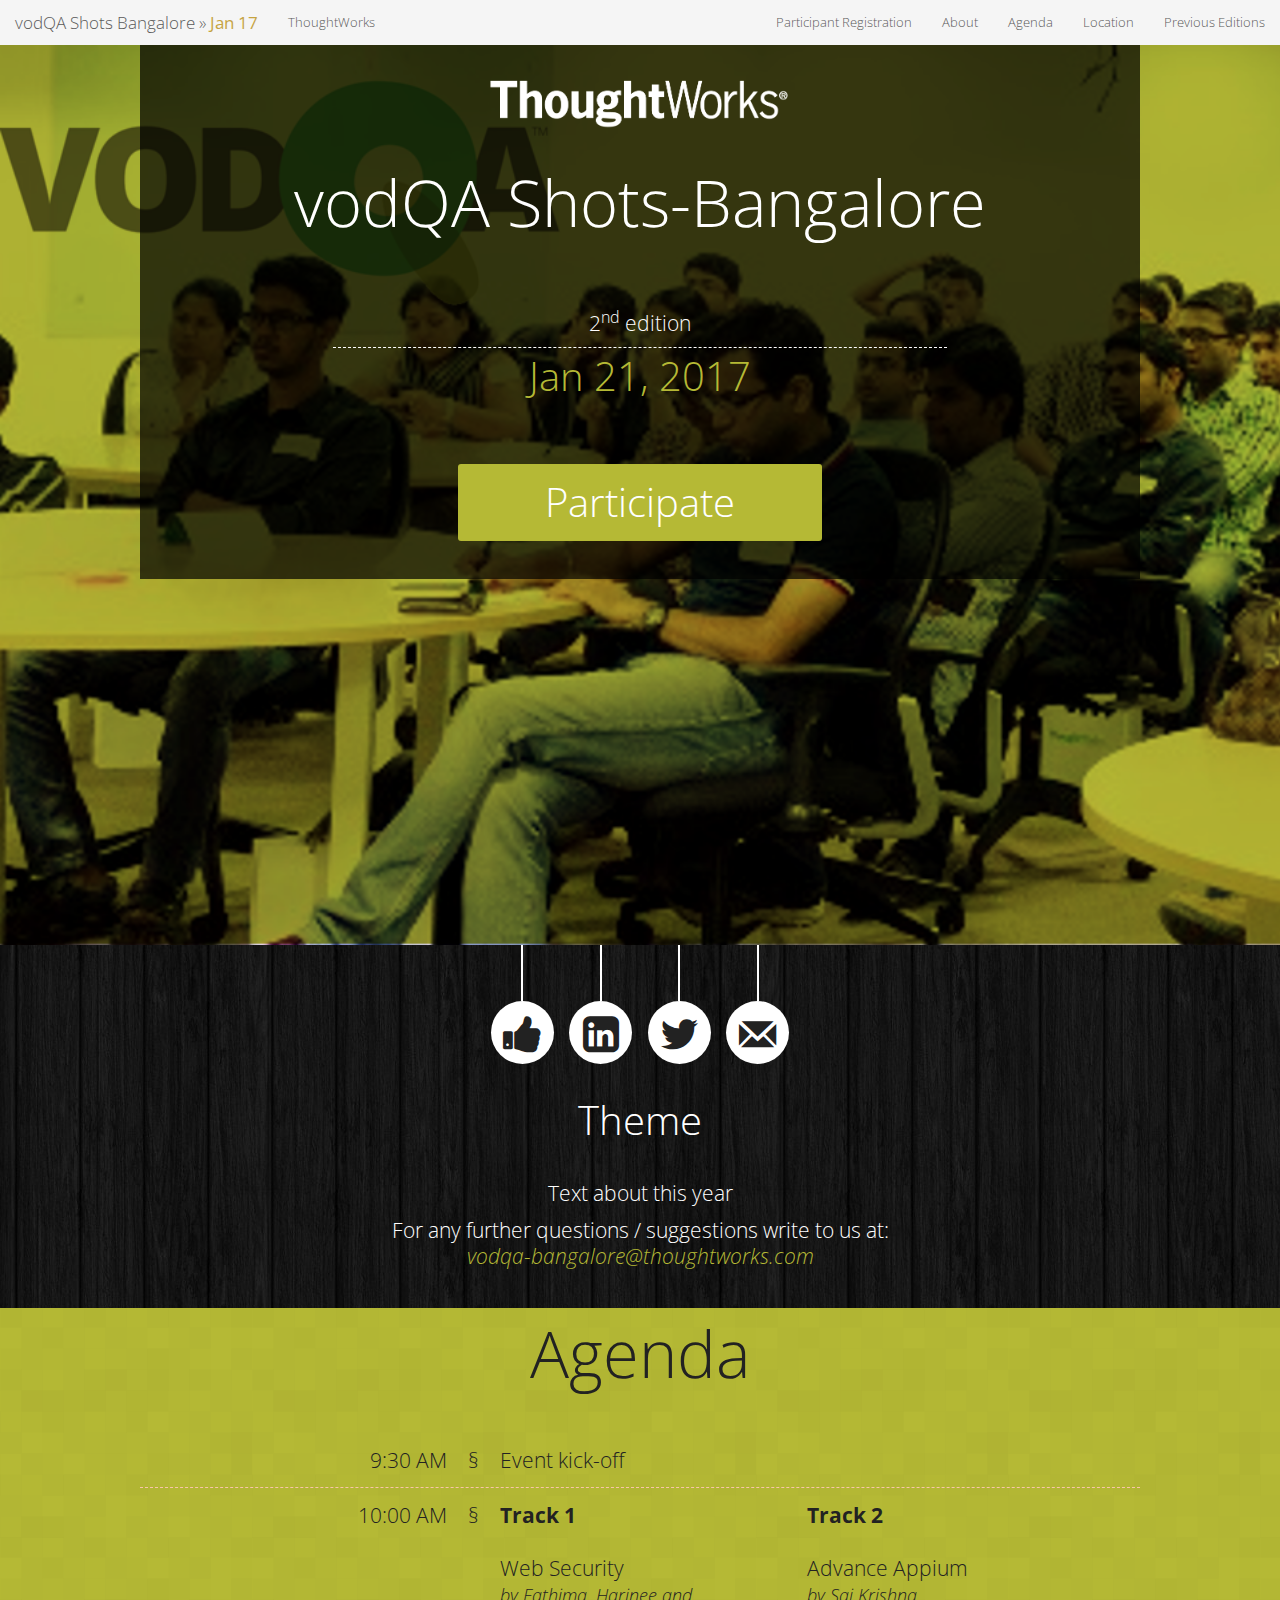
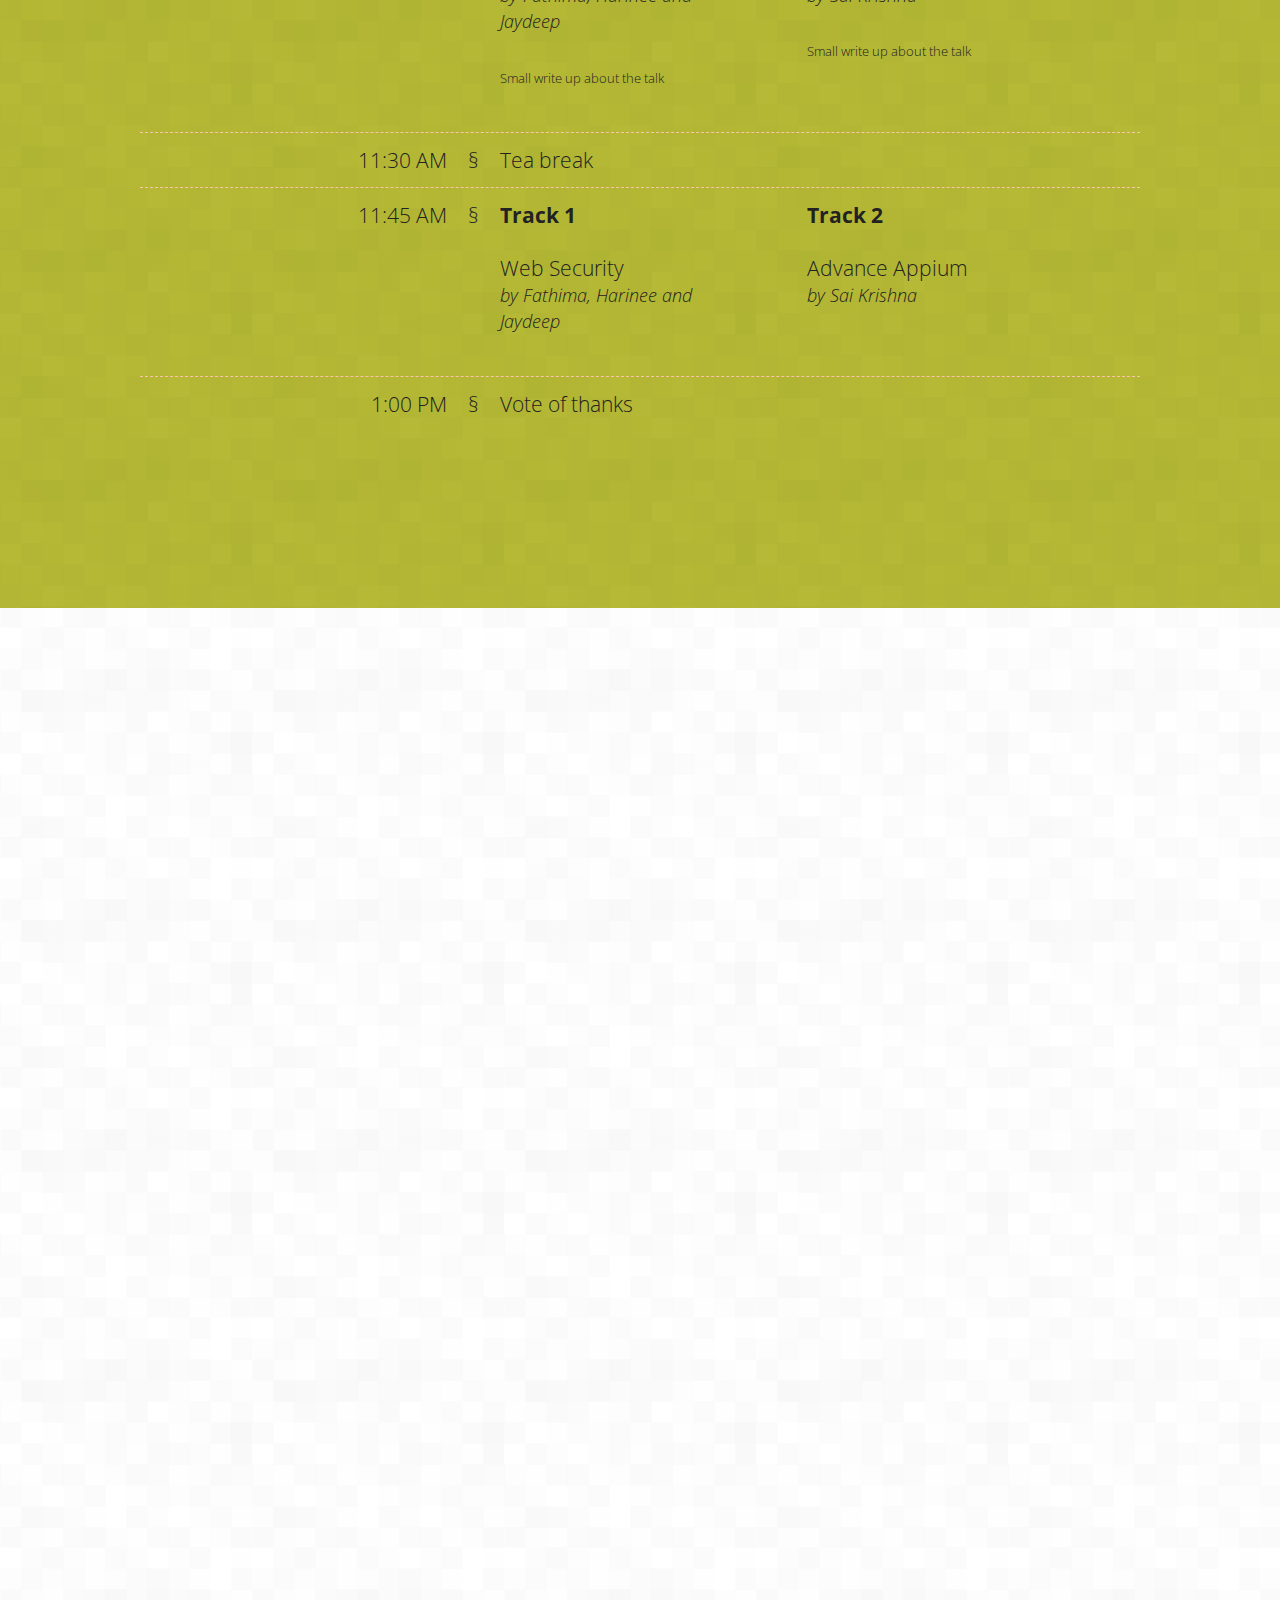
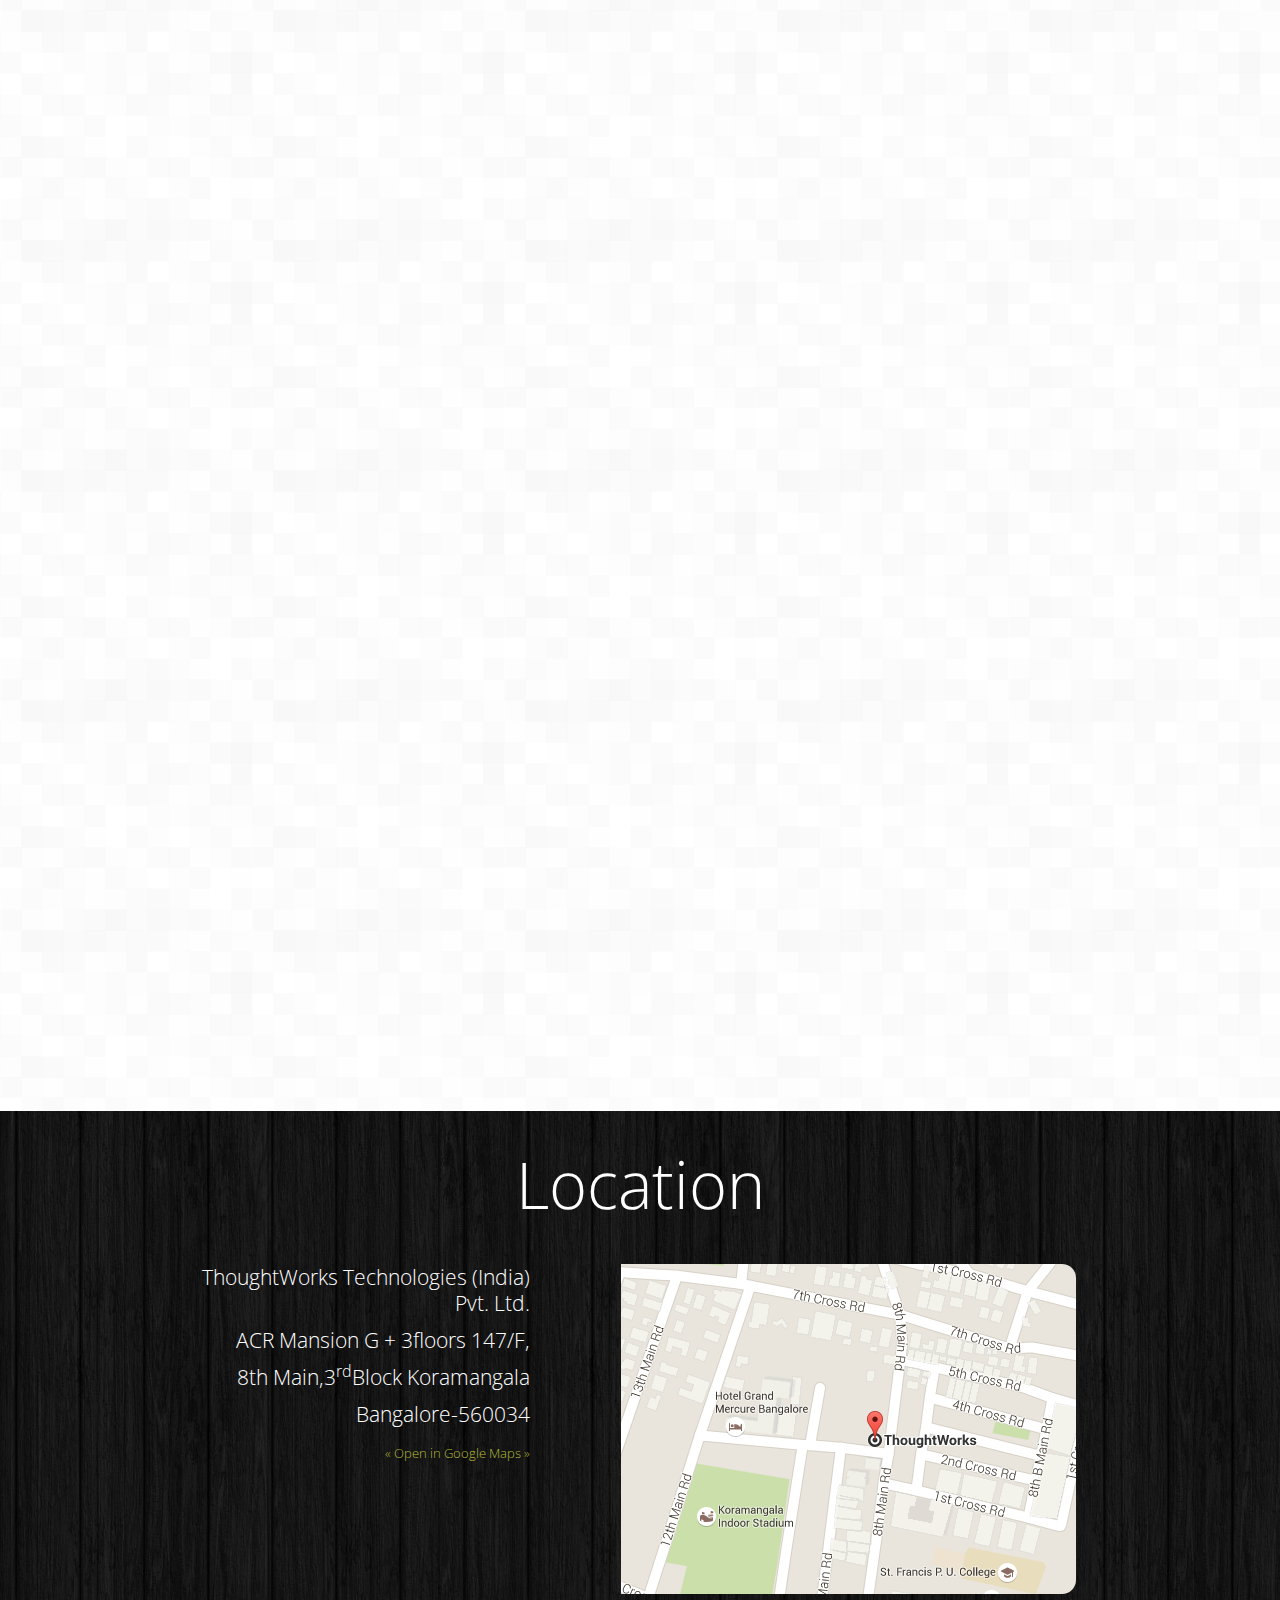
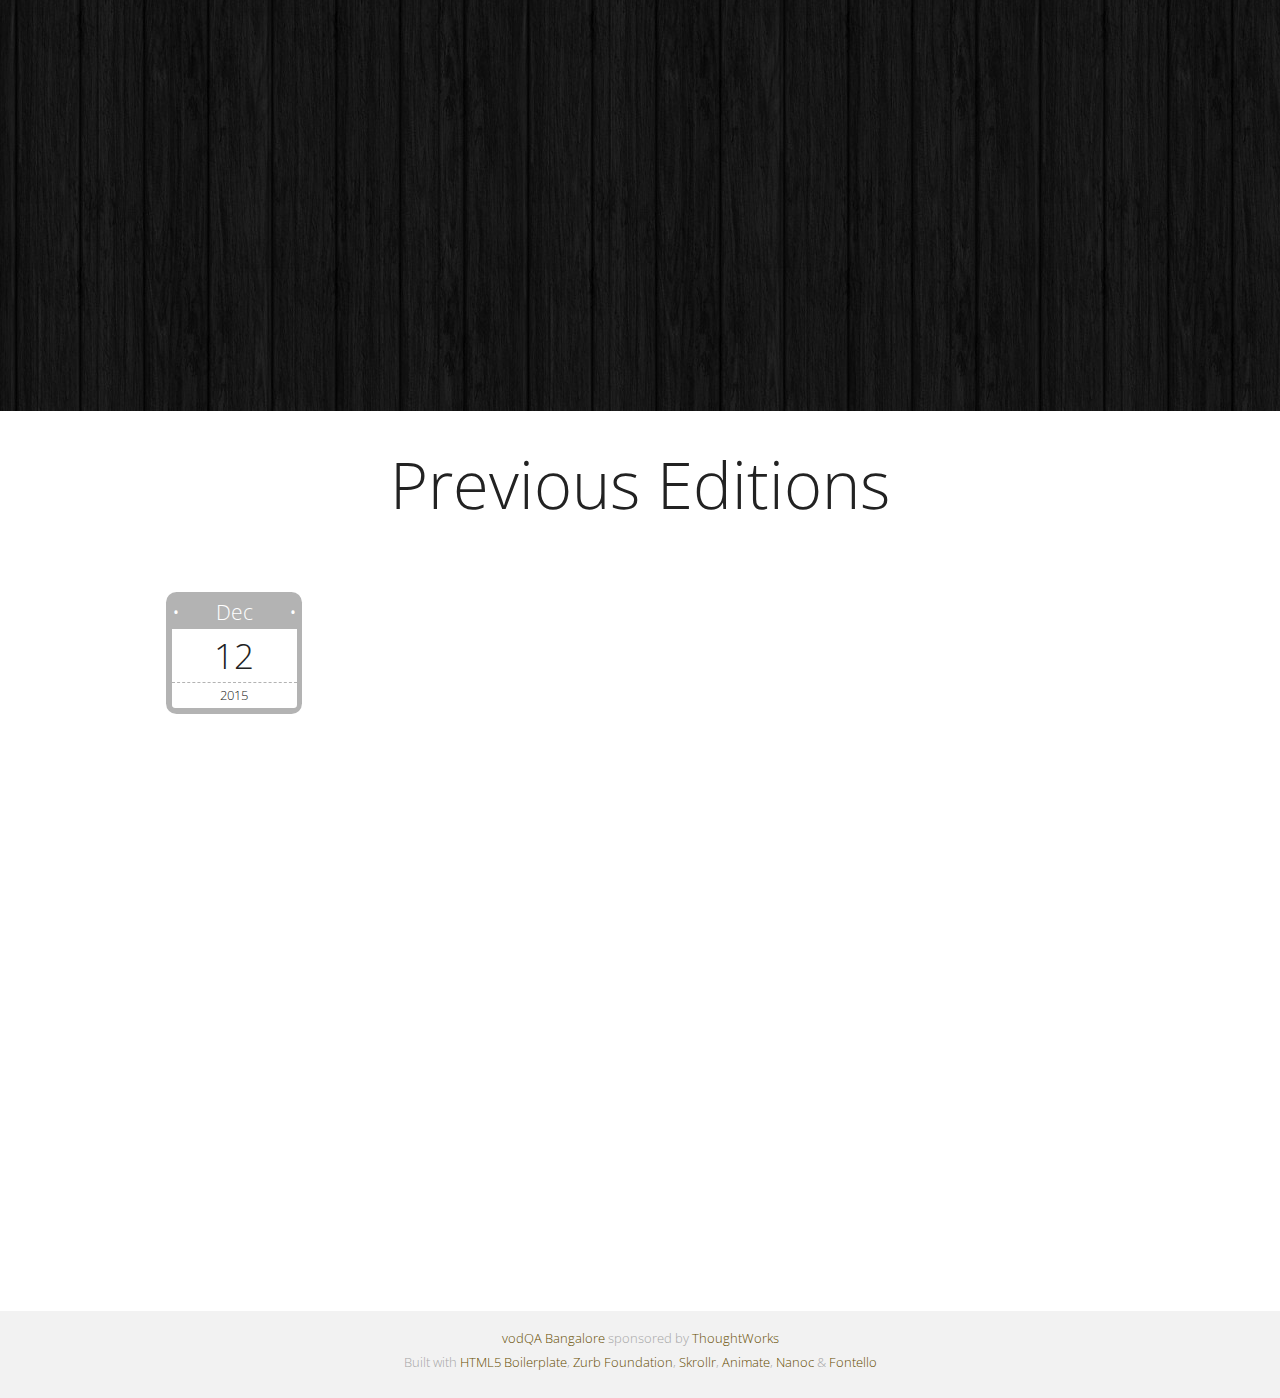
==== index.html @ e134fc9b "Adding particiapte button" ====
<!DOCTYPE html    >
<!--[if lt IE 7]>      <html class="no-js lt-ie9 lt-ie8 lt-ie7" xmlns:og="http://ogp.me/ns#"> <![endif]-->
<!--[if IE 7]>         <html class="no-js lt-ie9 lt-ie8" xmlns:og="http://ogp.me/ns#"> <![endif]-->
<!--[if IE 8]>         <html class="no-js lt-ie9" xmlns:og="http://ogp.me/ns#"> <![endif]-->
<!--[if gt IE 8]><!--> 
<html class="no-js" xmlns:og="http://ogp.me/ns#"> <!--<![endif]-->
  <head>
    <meta charset="utf-8" />
    <meta http-equiv="X-UA-Compatible" content="IE=edge" />
    <meta property="og:image" content="http://thoughtworks-bangalore.github.io/vodQA-Shots/img/vodqa-banner.png"/>
    <title>vodQA Bangalore - Jan 2017</title>
    <meta name="description" content="" />
    <meta name="viewport" content="width=device-width, initial-scale=1" />
    <link rel="shortcut icon" type="image/x-icon" href="./favicon.ico" />

    <!-- Place favicon.ico and apple-touch-icon.png in the root directory -->

    <link href='http://fonts.googleapis.com/css?family=Open+Sans' rel='stylesheet' type='text/css'>

    <link rel="stylesheet" href="css/app.css" />
    <link rel="stylesheet" href="css/icons/fontello.css" />
    <!--[if IE 7]>
        <link rel="stylesheet" href="css/icons/fontello-ie7.css" />
    <![endif] -->

    <script src="js/custom.modernizr.js"></script>
  </head>
  <body>
    <!--[if lte IE 8]>
        <p class="browsehappy">You are using an <strong>outdated</strong> browser. Please <a href="http://browsehappy.com/" rel="nofollow">upgrade your browser</a> to improve your experience.</p>
    <![endif]-->

    
    <section id="intro" class="feature">
        <div class="row logo">
            <div class="large-12 columns">
                <a href="http://www.thoughtworks.com" target="_blank"
                   onclick="ga('send', 'event', 'tw', 'tw')">
                    <img src="./img/tw-logo-white.png" alt="ThoughtWorks" align="center" />
                </a>
                <br><br><h2 style="color:white;">vodQA Shots-Bangalore</h2>
                
            </div>
        </div>

        <div class="row countdown">
            <div class="small-8 small-offset-2 large-8 large-offset-2 columns date">
                <p style="color:white;">2<sup>nd</sup> edition</p>
                <h4>Jan 21, 2017</h4>
            </div>
        </div>
        <div class="row actions">
            <div class="large-5 columns participate">
                
                    <a href="#participate"  rel="nofollow"
                           onclick="ga('send', 'event', 'participate', 'participate')">
                        <h4>Participate</h4>
                    </a>
                
            </div>
         </div>   
    </section>

<section id="about" class="feature">
    <div class="row"
         data-bottom="transform:translateY(-5em)" data--100-bottom="transform:translateY(0)">
        <div class="large-12 social">
            <a rel="nofollow" href="https://www.facebook.com/groups/vodqa" target="_blank"><i class="icon-facebook-2" title="FaceBook discussion group" onclick="ga('send', 'event', 'social', 'facebook')"></i></a>
            <a rel="nofollow" href="https://www.linkedin.com/groups/4281359" target="_blank"><i class="icon-linkedin-2" title="LinkedIn group" onclick="ga('send', 'event', 'social', 'LinkedIn')"></i></a>
            <a rel="nofollow" href="https://twitter.com/intent/tweet?url=thoughtworks-bangalore.github.io/vodqashots&text=I+am+attending+workshops+at+&hashtags=vodqa" target="_blank" title="Tweet hashtag #vodqa" onclick="ga('send', 'event', 'social', 'twitter')"><i class="icon-twitter-2"></i></a>
            <a rel="nofollow" href="mailto:vodqa-bangalore@thoughtworks.com" title="Email us" onclick="ga('send', 'event', 'social', 'email')"><i class="icon-mail"></i></a>
            <!-- NOTE: Last video link is line-wrapping in small screens like iOS a rel="nofollow" href="#" title="Videos (coming soon)"><i class="icon-youtube"></i></a -->
        </div>
    </div>

    <div class="row">
        <div class="large-12 columns" data-anchor-target="#_about">
                  <h4>Theme</h4> <br><p id="_about" data--100-bottom-top="transform:perspective(400px) rotateX(90deg) scale(.5);transform-origin:50% 0" data--100-bottom="transform:perspective(400px) rotateX(0deg) scale(1)">Text about this year</p> <p id="_about" data--100-bottom-top="transform:perspective(400px) rotateX(90deg) scale(.5);transform-origin:50% 0" data--100-bottom="transform:perspective(400px) rotateX(0deg) scale(1)">For any further questions / suggestions write to us at:<br> <a href="mailto:vodqa-bangalore@thoughtworks.com" class="link"><em>vodqa-bangalore@thoughtworks.com</em></a></p>
        </div>
    </div>
</section>

<section id="agenda" class="feature">
    <div class="row" data-bottom="transform:translateY(-10em)" data--100-bottom="transform:translateY(0em)">
        <h2>Agenda</h2>
    </div>


    <div class="timings">
        
          
            <div class="row">
            <div class="large-4 columns time" id="agenda-1"
                 data-bottom="transform:rotateX(90deg) scale(0);opacity:0"
                 data--200-bottom="transform:rotateX(0) scale(1);opacity:1">
                <p>
                    9:30 AM
                </p>
            </div>
            <div class="large-8 columns summary" data-anchor-target="#agenda-1"
                 data-bottom="transform:rotateX(90deg) scale(0);opacity:0"
                 data--200-bottom="transform:rotateX(0) scale(1);opacity:1">
                <p>Event kick-off</p>
              
            </div>
          </div>

          <div class="row">
            <div class="large-4 columns time" id="agenda-4"
                 data-bottom="transform:rotateX(90deg) scale(0);opacity:0"
                 data--200-bottom="transform:rotateX(0) scale(1);opacity:1">
                <p>
                    10:00 AM
                </p>
            </div>
            <div class="large-8 columns summary" data-anchor-target="#agenda-9"
                 data-bottom="transform:rotateX(90deg) scale(0);opacity:0"
                 data--200-bottom="transform:rotateX(0) scale(1);opacity:1">
                <span class="sub-summary">
                <p><b>Track 1</b><br><br>Web Security<br><i><font size="4">by Fathima, Harinee and Jaydeep</i></font></p><br>
                
                    <p><small>Small write up about the talk</small></p><br>
                               
                </span>

                <span class="sub-summary">
                <p><b>Track 2</b><br><br>Advance Appium<br><i><font size="4">by Sai Krishna</i></font></p><br>
                
                    <p><small>Small write up about the talk</small></p>
                
                </span>
            </div>
          </div>
        
                
          <div class="row">
            <div class="large-4 columns time" id="agenda-4"
                 data-bottom="transform:rotateX(90deg) scale(0);opacity:0"
                 data--200-bottom="transform:rotateX(0) scale(1);opacity:1">
                <p>
                    11:30 AM
                </p>
            </div>
            <div class="large-8 columns summary" data-anchor-target="#agenda-4"
                 data-bottom="transform:rotateX(90deg) scale(0);opacity:0"
                 data--200-bottom="transform:rotateX(0) scale(1);opacity:1">
                <p>Tea break</p>
                
                
                
                
                
            </div>
          </div>
           
           <div class="row">
            <div class="large-4 columns time" id="agenda-4"
                 data-bottom="transform:rotateX(90deg) scale(0);opacity:0"
                 data--200-bottom="transform:rotateX(0) scale(1);opacity:1">
                <p>
                    11:45 AM
                </p>
            </div>
            <div class="large-8 columns summary" data-anchor-target="#agenda-9"
                 data-bottom="transform:rotateX(90deg) scale(0);opacity:0"
                 data--200-bottom="transform:rotateX(0) scale(1);opacity:1">
                <span class="sub-summary">
                <p><b>Track 1</b><br><br>Web Security<br><i><font size="4">by Fathima, Harinee and Jaydeep</i></font></p><br>
                
                </span>

                <span class="sub-summary">
                <p><b>Track 2</b><br><br>Advance Appium<br><i><font size="4">by Sai Krishna</i></font></p><br>
                
                
                </span>
            </div>
          </div>
     
   
          <div class="row">
            <div class="large-4 columns time" id="agenda-4"
                 data-bottom="transform:rotateX(90deg) scale(0);opacity:0"
                 data--200-bottom="transform:rotateX(0) scale(1);opacity:1">
                <p>
                    1:00 PM
                </p>
            </div>
            <div class="large-8 columns summary" data-anchor-target="#agenda-4"
                 data-bottom="transform:rotateX(90deg) scale(0);opacity:0"
                 data--200-bottom="transform:rotateX(0) scale(1);opacity:1">
                <p>Vote of thanks</p>
                
                
                
                
                
            </div>
          </div>
        
      </div>
    
    </div>
</section> 

<section id="participate" class="feature" >
     <center>
        <iframe src="https://docs.google.com/forms/d/e/1FAIpQLSe-WKWZs0nxnviMexEFduzPI9E2kcjDjjhU5WIj1GzhTql7tA/viewform?embedded=true" width="100%" height="2100" frameborder="0" marginheight="0" marginwidth="0">Loading...</iframe>
     </center>
</section>
    
    <header id="header" class="feature">
    <div class="fixed">
        <nav class="top-bar">
            <ul class="title-area">
                <li class="name"><h1><a href="./">vodQA Shots Bangalore &raquo; <span>Jan 17</span></a></h1></li>
                <li class="toggle-topbar menu-icon"><a href="#"></a></li>
            </ul>
            <section class="top-bar-section">
                <ul class="left">
                    <li><a href="http://www.thoughtworks.com" target="_blank"
                           onclick="ga('send', 'event', 'tw', 'tw')">ThoughtWorks</a>
                    </li>
                </ul>
                <ul class="right">
                    <li>
                    
                        <a href="#participate"  rel="nofollow"
                           onclick="ga('send', 'event', 'participate', 'participate')">
                            Participant Registration
                        </a>
                    
                    </li>
                                        
                      <li><a href="#about">About</a></li>

                     <!--  <li><a href='http://www.slideshare.net/ThoughtWorks/mobile-automation-using-appium-vodqa-bangalore-2015'>View Presentation </a></li> -->

                      <!-- <li><a href='https://github.com/saikrishna321/VodQa_MobileAutomationWorkShop'> Appium Setup</a></li> -->
                      
                      <li><a href="#agenda">Agenda</a></li>
                    
                      <li><a href="#location">Location</a></li>
                     
                    
                      <li><a href="#archive">Previous Editions</a></li>
                </ul>
            </section>
        </nav>
    </div>
</header>
</center> 
<section id="location" class="feature">
    <div class="row" data-bottom="transform:translateY(-10em)" data--100-bottom="transform:translateY(0em)">
        <br><h2>Location</h2>
    </div>

    <div class="row">
        <div class="large-5 columns address" data--100-bottom-top="transform:translateX(-100%)" data--100-bottom="transform:translateX(0)">
            <p>
                <span>ThoughtWorks Technologies (India) Pvt. Ltd.</span>
                <span>ACR Mansion G + 3floors 147/F, </span>
                <span>8th Main,3<sup>rd</sup>Block Koramangala </span>
                <span>Bangalore-560034 </span>
                <span><small><a class="link" href="https://www.google.co.id/maps/dir//ThoughtWorks,+ACR+Mansion,+147%2FF,+8th+Main,+3rd+Block+Koramangala,+Koramangala+3+Block,+Koramangala,+Bengaluru,+Karnataka+560034,+India/@12.928731,77.6267284,17z/data=!4m13!1m4!3m3!1s0x3bae145e7228354d:0x116853ce31352ab1!2sThoughtWorks!3b1!4m7!1m0!1m5!1m1!1s0x3bae145e7228354d:0x116853ce31352ab1!2m2!1d77.6289171!2d12.9287258?hl=en" target="_blank" rel="nofollow">&laquo; Open in Google Maps &raquo;</a></small></span>
            </p>
        </div>

        <div class="large-7 columns map" data-anchor-target=".address" data--100-bottom-top="transform:translateX(100%)" data--100-bottom="transform:translateX(0)">
            <a href="https://www.google.co.id/maps/dir//ThoughtWorks,+ACR+Mansion,+147%2FF,+8th+Main,+3rd+Block+Koramangala,+Koramangala+3+Block,+Koramangala,+Bengaluru,+Karnataka+560034,+India/@12.928731,77.6267284,17z/data=!4m13!1m4!3m3!1s0x3bae145e7228354d:0x116853ce31352ab1!2sThoughtWorks!3b1!4m7!1m0!1m5!1m1!1s0x3bae145e7228354d:0x116853ce31352ab1!2m2!1d77.6289171!2d12.9287258?hl=en" target="_blank" rel="nofollow">
                <img src="./img/map.png" alt="Map" align="center" />
            </a>
        </div>
    </div>
</section>

<section id="archive" class="feature">
    <div class="row" data-bottom="transform:translateY(-10em)" data--100-bottom="transform:translateY(0em)">
        <h2>Previous Editions</h2>
    </div>

    <div class="row">
        <div class="large-12 columns">
            <ul class="grid small-block-grid-3 large-block-grid-6">
                
                <li>
                    <a href="./dec2015.html" target="_blank" data-bottom="transform:rotateZ(180deg) rotateY(90deg) scale(0);opacity:0;transform-origin:50% 0" data--150-bottom="transform:rotateZ(0deg) rotateY(0) scale(1);opacity:1">
                        <div class="month">Dec</div>
                        <div class="day">12</div>
                        <div class="year">2015</div>
                    </a>
                </li>
                
            </ul>
        </div>
    </div>
</section>

    <footer id="footer" class="feature">
    <div class="row">
        <div class="large-12 columns">
            <p><small>
                <a href=".">vodQA Bangalore</a> sponsored by
                <a rel="nofollow" target="_blank" href="//thoughtworks.com">ThoughtWorks</a><br />
                Built with
                <a rel="nofollow" target="_blank" href="//html5boilerplate.com">HTML5 Boilerplate</a>,
                <a rel="nofollow" target="_blank" href="//foundation.zurb.com">Zurb Foundation</a>,
                <a rel="nofollow" target="_blank" href="//github.com/Prinzhorn/skrollr">Skrollr</a>,
                <a rel="nofollow" target="_blank" href="//daneden.me/animate/">Animate</a>,
                <a rel="nofollow" target="_blank" href="//nanoc.ws">Nanoc</a> &amp;
                <a rel="nofollow" target="_blank" href="//fontello.com">Fontello</a>
            </small></p>
        </div>
    </div>
</footer>


  </body>
</html>
---- css/icons/fontello.css ----
@font-face {
  font-family: 'fontello';
  src: url('../../fonts/fontello.eot?96184467');
  src: url('../../fonts/fontello.eot?96184467#iefix') format('embedded-opentype'),
       url('../../fonts/fontello.woff?96184467') format('woff'),
       url('../../fonts/fontello.ttf?96184467') format('truetype'),
       url('../../fonts/fontello.svg?96184467#fontello') format('svg');
  font-weight: normal;
  font-style: normal;
}
/* Chrome hack: SVG is rendered more smooth in Windozze. 100% magic, uncomment if you need it. */
/* Note, that will break hinting! In other OS-es font will be not as sharp as it could be */
/*
@media screen and (-webkit-min-device-pixel-ratio:0) {
  @font-face {
    font-family: 'fontello';
    src: url('../../fonts/fontello.svg?96184467#fontello') format('svg');
  }
}
*/

 [class^="icon-"]:before, [class*=" icon-"]:before {
  font-family: "fontello";
  font-style: normal;
  font-weight: normal;
  speak: none;

  display: inline-block;
  text-decoration: inherit;
  width: 1em;
  margin-right: .2em;
  text-align: center;
  /* opacity: .8; */

  /* For safety - reset parent styles, that can break glyph codes*/
  font-variant: normal;
  text-transform: none;

  /* fix buttons height, for twitter bootstrap */
  line-height: 1em;

  /* Animation center compensation - margins should be symmetric */
  /* remove if not needed */
  margin-left: .2em;

  /* you can be more comfortable with increased icons size */
  /* font-size: 120%; */

  /* Uncomment for 3D effect */
  /* text-shadow: 1px 1px 1px rgba(127, 127, 127, 0.3); */
}


.icon-twitter-2:before { content: '\e802'; } /* '' */
.icon-like:before { content: '\e800'; } /* '' */
.icon-mail:before { content: '\e801'; } /* '' */
.icon-facebook-2:before { content: '\e803'; } /* '' */
.icon-youtube:before { content: '\e804'; } /* '' */
.icon-linkedin-2:before { content: '\e800'; } /* '' */
---- css/icons/fontello-ie7.css ----
[class^="icon-"], [class*=" icon-"] {
  font-family: 'fontello';
  font-style: normal;
  font-weight: normal;

  /* fix buttons height */
  line-height: 1em;

  /* you can be more comfortable with increased icons size */
  /* font-size: 120%; */
}

.icon-mail { *zoom: expression( this.runtimeStyle['zoom'] = '1', this.innerHTML = '&#xe802;&nbsp;'); }
.icon-like { *zoom: expression( this.runtimeStyle['zoom'] = '1', this.innerHTML = '&#xe800;&nbsp;'); }
.icon-facebook-2 { *zoom: expression( this.runtimeStyle['zoom'] = '1', this.innerHTML = '&#xe801;&nbsp;'); }
.icon-twitter-2 { *zoom: expression( this.runtimeStyle['zoom'] = '1', this.innerHTML = '&#xe803;&nbsp;'); }
.icon-youtube { *zoom: expression( this.runtimeStyle['zoom'] = '1', this.innerHTML = '&#xe804;&nbsp;'); }
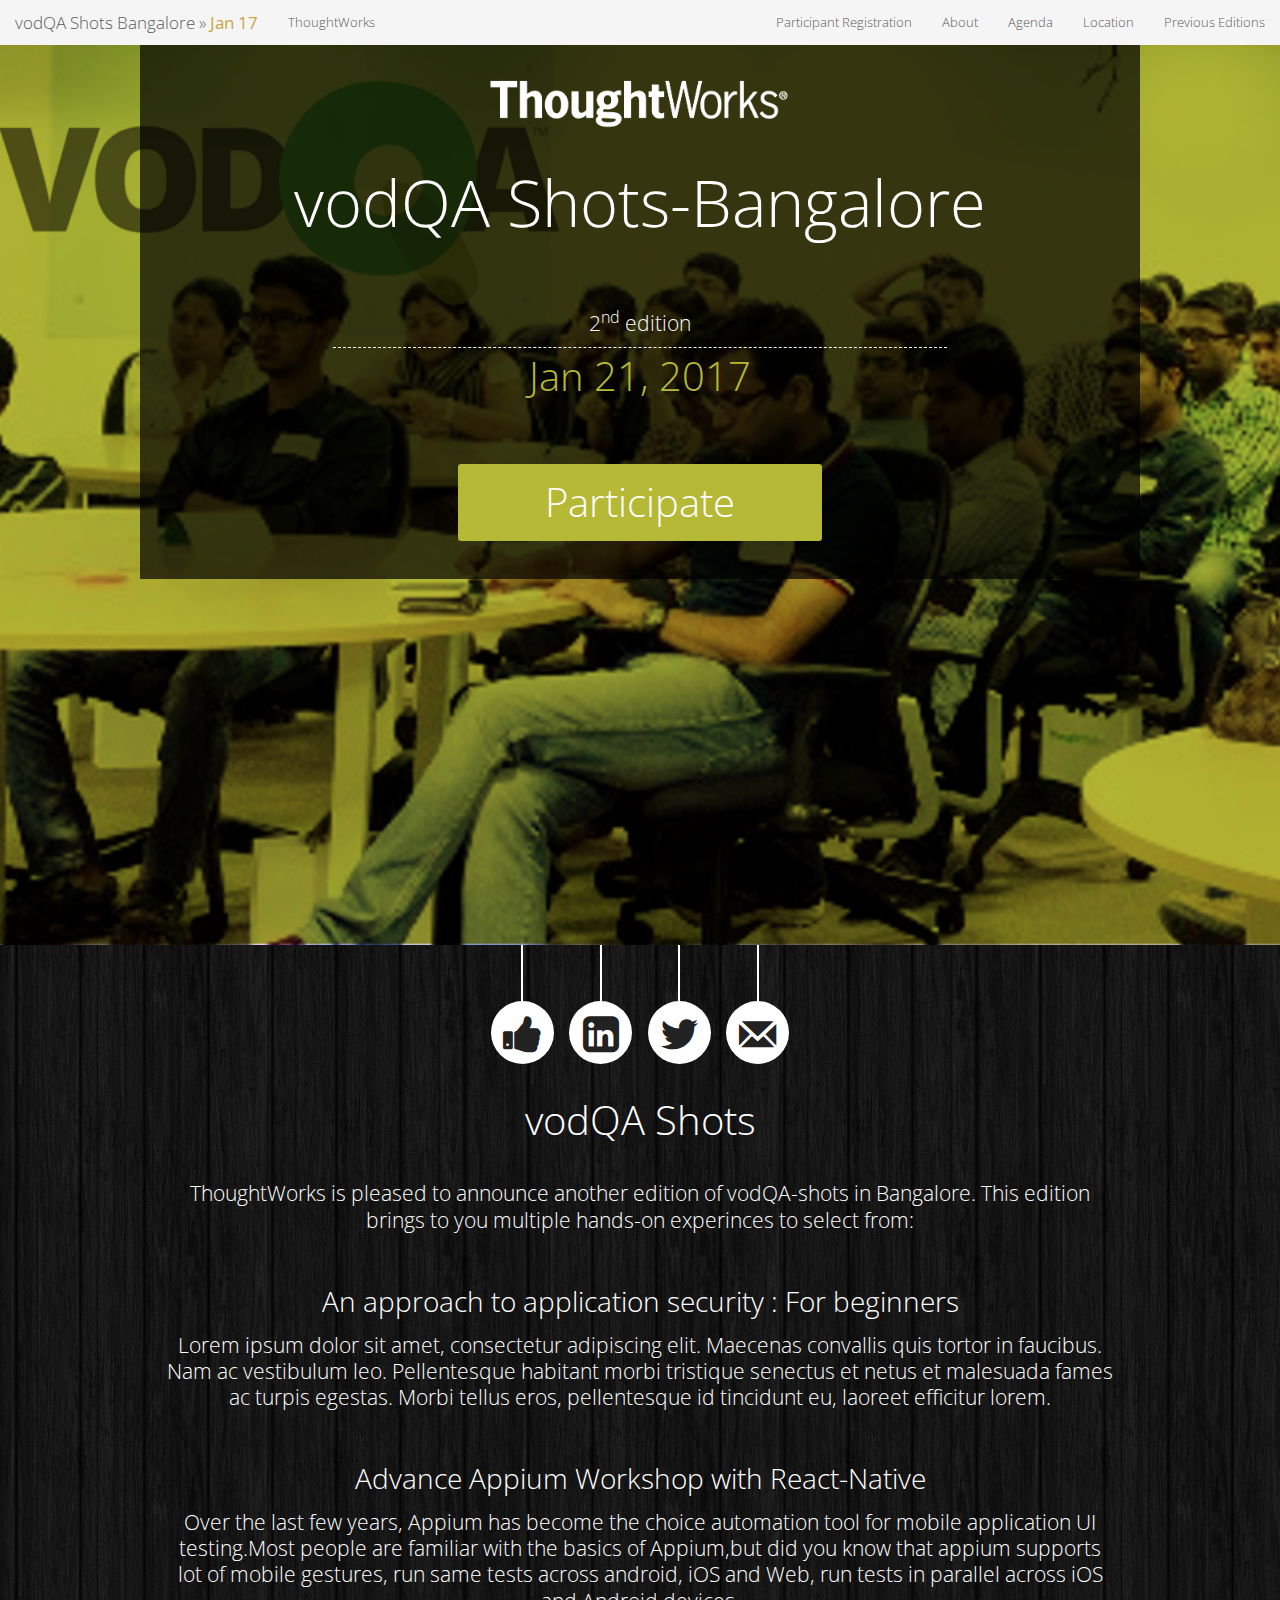
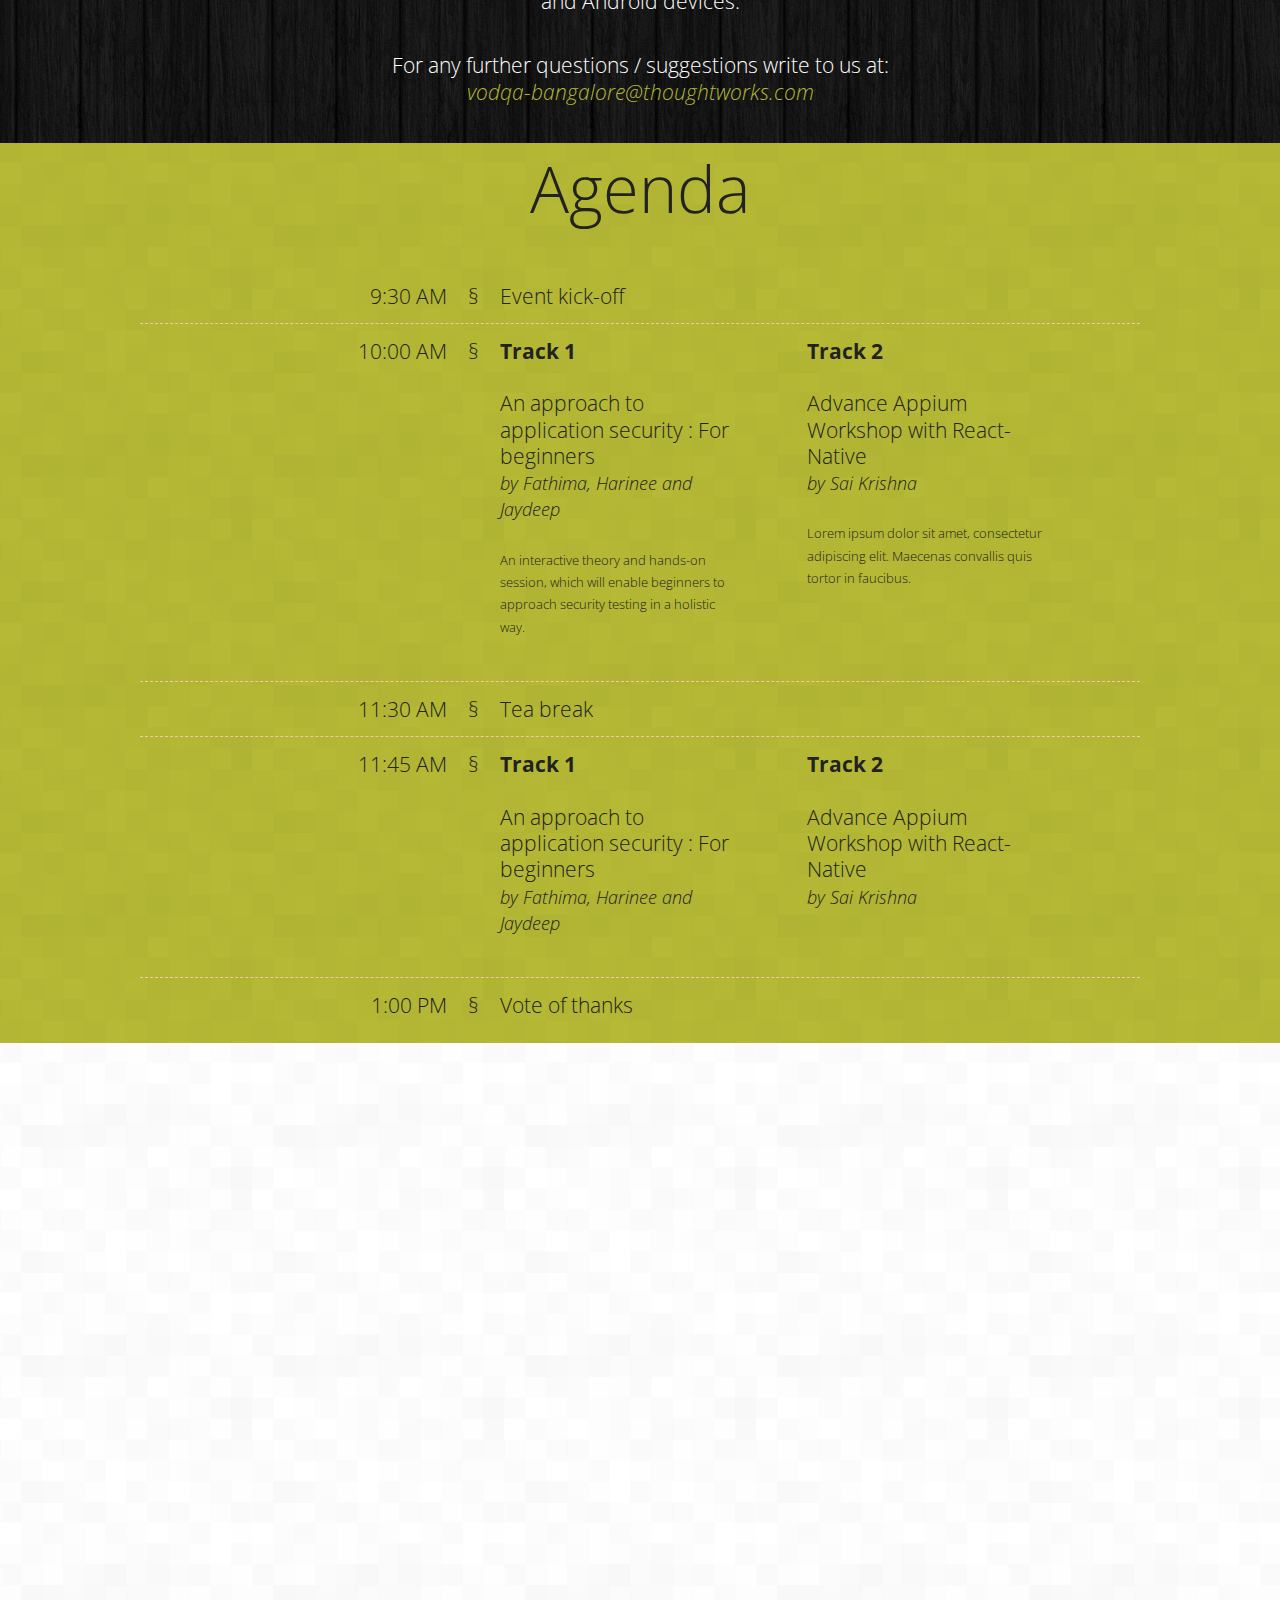
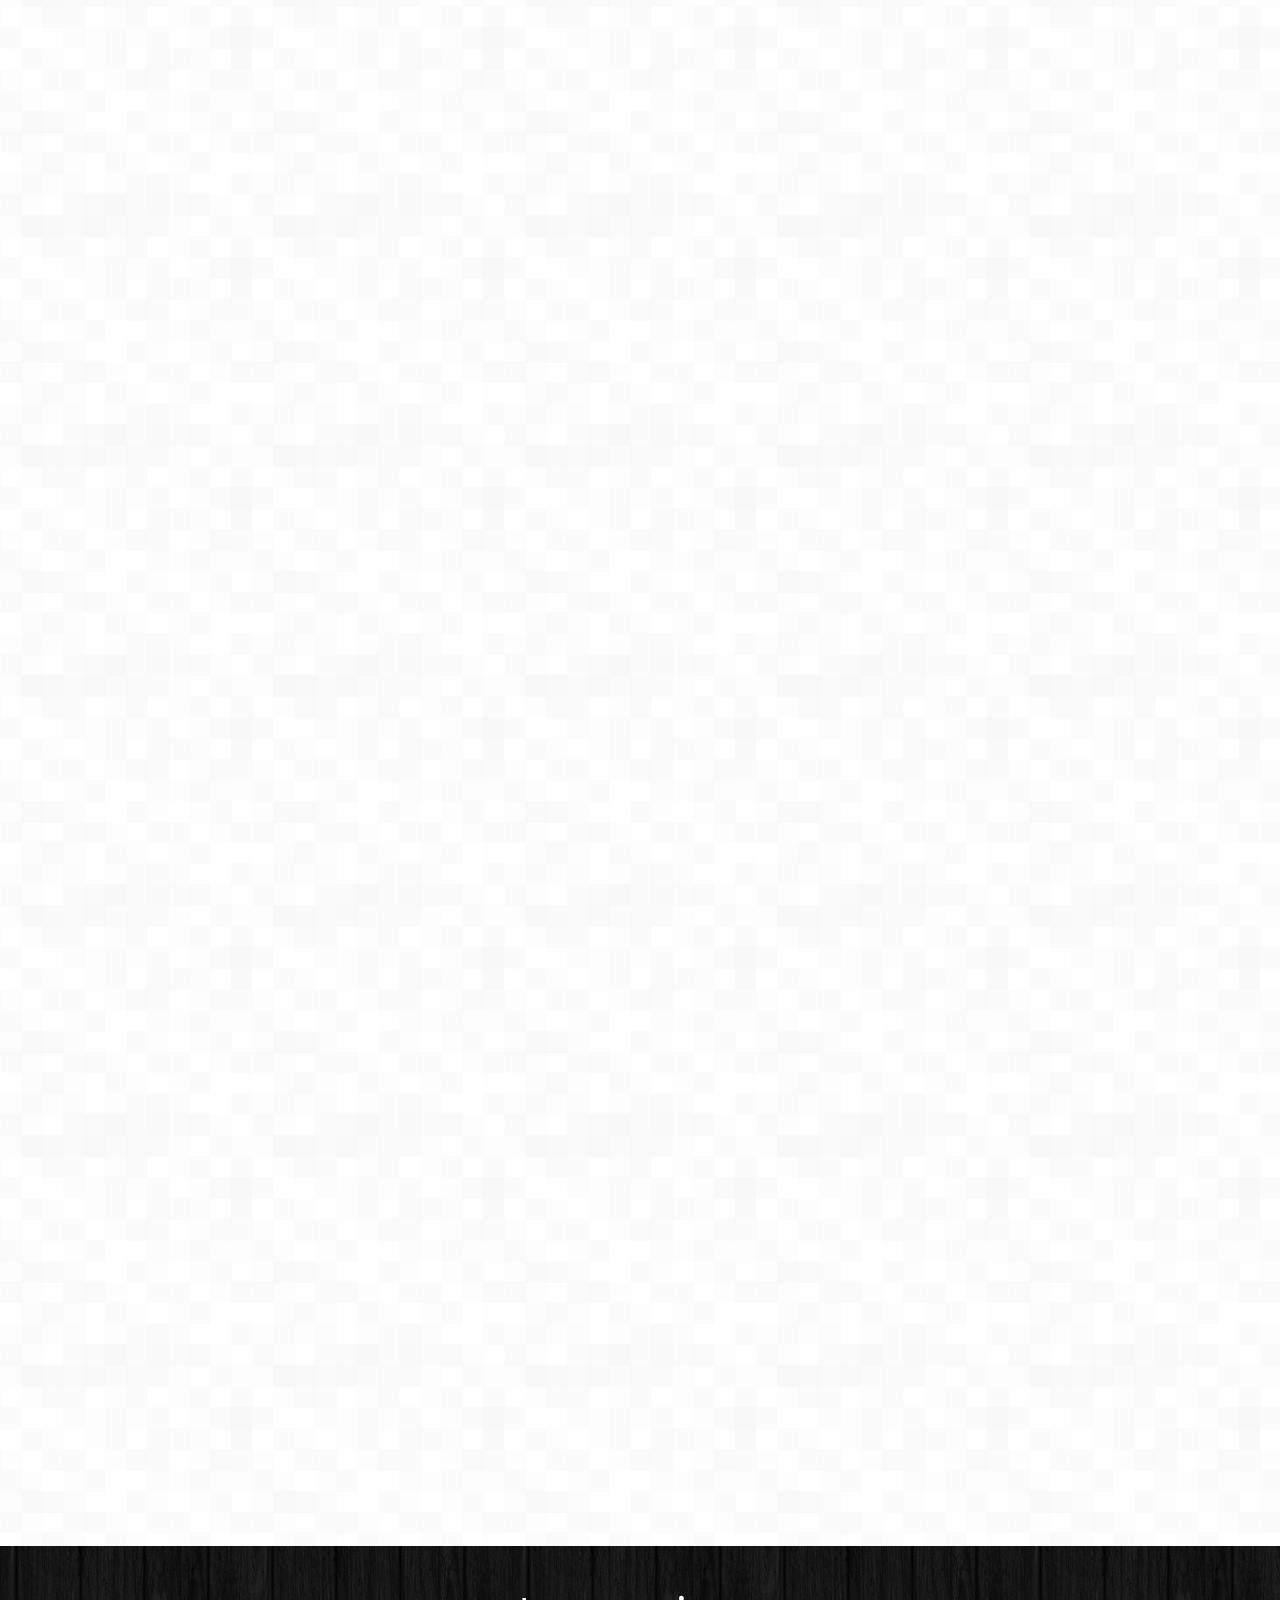
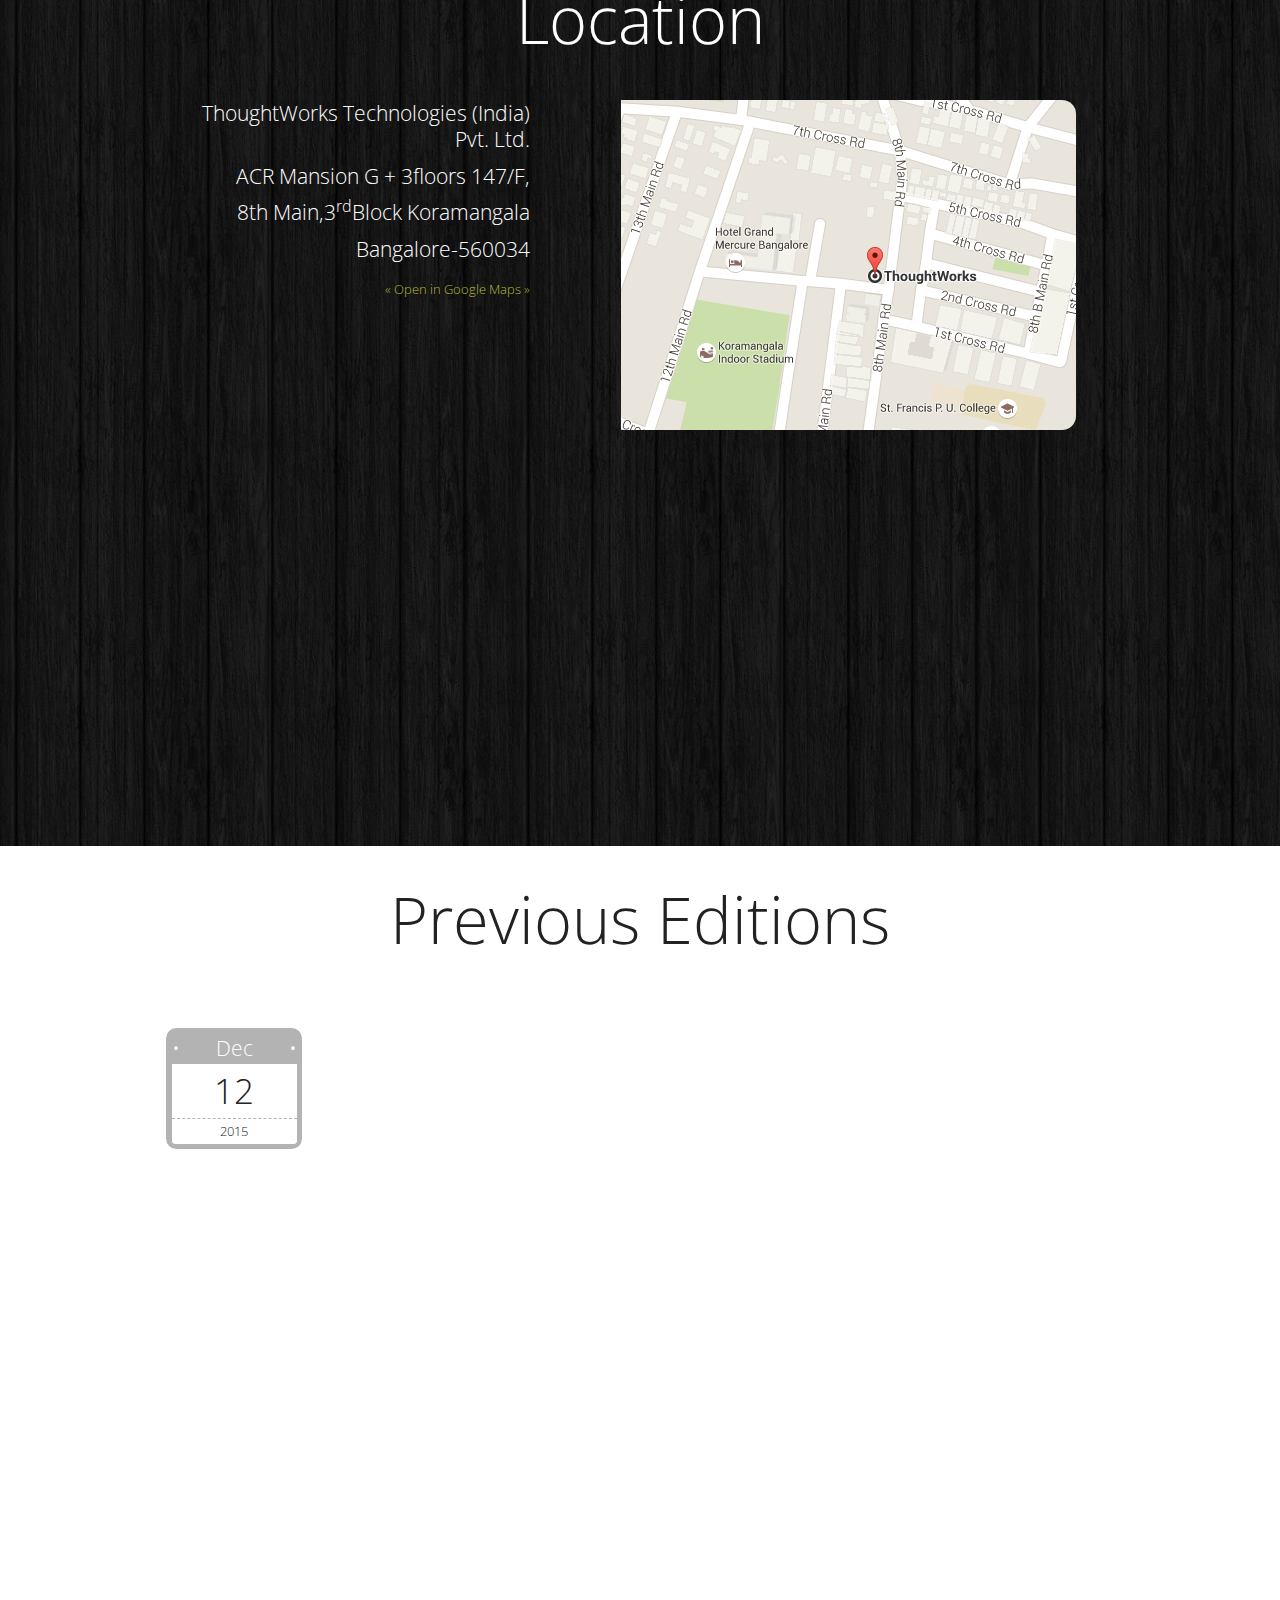
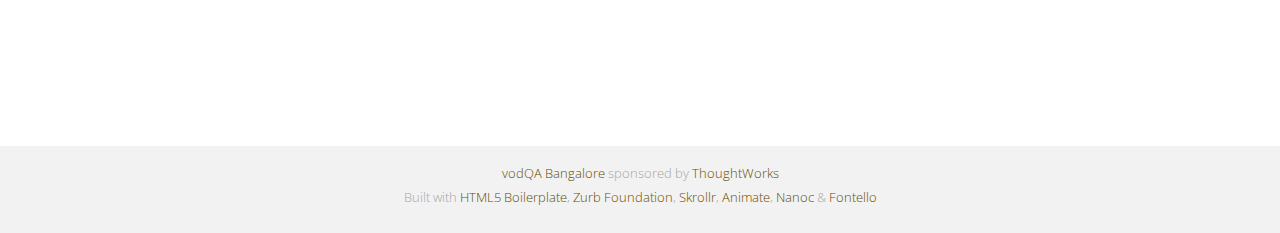
==== commit 6fe41ef6: "Changing content" ====
--- a/index.html
+++ b/index.html
@@ -75,7 +75,7 @@
 
     <div class="row">
         <div class="large-12 columns" data-anchor-target="#_about">
-                  <h4>Theme</h4> <br><p id="_about" data--100-bottom-top="transform:perspective(400px) rotateX(90deg) scale(.5);transform-origin:50% 0" data--100-bottom="transform:perspective(400px) rotateX(0deg) scale(1)">Text about this year</p> <p id="_about" data--100-bottom-top="transform:perspective(400px) rotateX(90deg) scale(.5);transform-origin:50% 0" data--100-bottom="transform:perspective(400px) rotateX(0deg) scale(1)">For any further questions / suggestions write to us at:<br> <a href="mailto:vodqa-bangalore@thoughtworks.com" class="link"><em>vodqa-bangalore@thoughtworks.com</em></a></p>
+                  <h4>vodQA Shots</h4> <br><p id="_about" data--100-bottom-top="transform:perspective(400px) rotateX(90deg) scale(.5);transform-origin:50% 0" data--100-bottom="transform:perspective(400px) rotateX(0deg) scale(1)">ThoughtWorks is pleased to announce another edition of vodQA-shots in Bangalore. This edition brings to you multiple hands-on experinces to select from:</p><br><p id="_about" data--100-bottom-top="transform:perspective(400px) rotateX(90deg) scale(.5);transform-origin:50% 0" data--100-bottom="transform:perspective(400px) rotateX(0deg) scale(1)"><h6>An approach to application security : For beginners</h6></p><p id="_about" data--100-bottom-top="transform:perspective(400px) rotateX(90deg) scale(.5);transform-origin:50% 0" data--100-bottom="transform:perspective(400px) rotateX(0deg) scale(1)">Lorem ipsum dolor sit amet, consectetur adipiscing elit. Maecenas convallis quis tortor in faucibus. Nam ac vestibulum leo. Pellentesque habitant morbi tristique senectus et netus et malesuada fames ac turpis egestas. Morbi tellus eros, pellentesque id tincidunt eu, laoreet efficitur lorem.</p><br><p id="_about" data--100-bottom-top="transform:perspective(400px) rotateX(90deg) scale(.5);transform-origin:50% 0" data--100-bottom="transform:perspective(400px) rotateX(0deg) scale(1)"><h6>Advance Appium Workshop with React-Native</h6></p><p id="_about" data--100-bottom-top="transform:perspective(400px) rotateX(90deg) scale(.5);transform-origin:50% 0" data--100-bottom="transform:perspective(400px) rotateX(0deg) scale(1)">Over the last few years, Appium has become the choice automation tool for mobile application UI testing.Most people are familiar with the basics of Appium,but did you know that appium supports lot of mobile gestures, run same tests across android, iOS and Web, run tests in parallel across iOS and Android devices.</p><br><p id="_about" data--100-bottom-top="transform:perspective(400px) rotateX(90deg) scale(.5);transform-origin:50% 0" data--100-bottom="transform:perspective(400px) rotateX(0deg) scale(1)">For any further questions / suggestions write to us at:<br><a href="mailto:vodqa-bangalore@thoughtworks.com" class="link"><em>vodqa-bangalore@thoughtworks.com</em></a></p>
         </div>
     </div>
 </section>
@@ -117,16 +117,16 @@
                  data-bottom="transform:rotateX(90deg) scale(0);opacity:0"
                  data--200-bottom="transform:rotateX(0) scale(1);opacity:1">
                 <span class="sub-summary">
-                <p><b>Track 1</b><br><br>Web Security<br><i><font size="4">by Fathima, Harinee and Jaydeep</i></font></p><br>
-                
-                    <p><small>Small write up about the talk</small></p><br>
+                <p><b>Track 1</b><br><br>An approach to application security : For beginners<br><i><font size="4">by Fathima, Harinee and Jaydeep</i></font></p><br>
+                
+                    <p><small>An interactive theory and hands-on session, which will enable beginners to approach security testing in a holistic way.</small></p><br>
                                
                 </span>
 
                 <span class="sub-summary">
-                <p><b>Track 2</b><br><br>Advance Appium<br><i><font size="4">by Sai Krishna</i></font></p><br>
-                
-                    <p><small>Small write up about the talk</small></p>
+                <p><b>Track 2</b><br><br>Advance Appium Workshop with React-Native<br><i><font size="4">by Sai Krishna</i></font></p><br>
+                
+                    <p><small>Lorem ipsum dolor sit amet, consectetur adipiscing elit. Maecenas convallis quis tortor in faucibus.</small></p>
                 
                 </span>
             </div>
@@ -165,12 +165,12 @@
                  data-bottom="transform:rotateX(90deg) scale(0);opacity:0"
                  data--200-bottom="transform:rotateX(0) scale(1);opacity:1">
                 <span class="sub-summary">
-                <p><b>Track 1</b><br><br>Web Security<br><i><font size="4">by Fathima, Harinee and Jaydeep</i></font></p><br>
+                <p><b>Track 1</b><br><br>An approach to application security : For beginners<br><i><font size="4">by Fathima, Harinee and Jaydeep</i></font></p><br>
                 
                 </span>
 
                 <span class="sub-summary">
-                <p><b>Track 2</b><br><br>Advance Appium<br><i><font size="4">by Sai Krishna</i></font></p><br>
+                <p><b>Track 2</b><br><br>Advance Appium Workshop with React-Native<br><i><font size="4">by Sai Krishna</i></font></p><br>
                 
                 
                 </span>
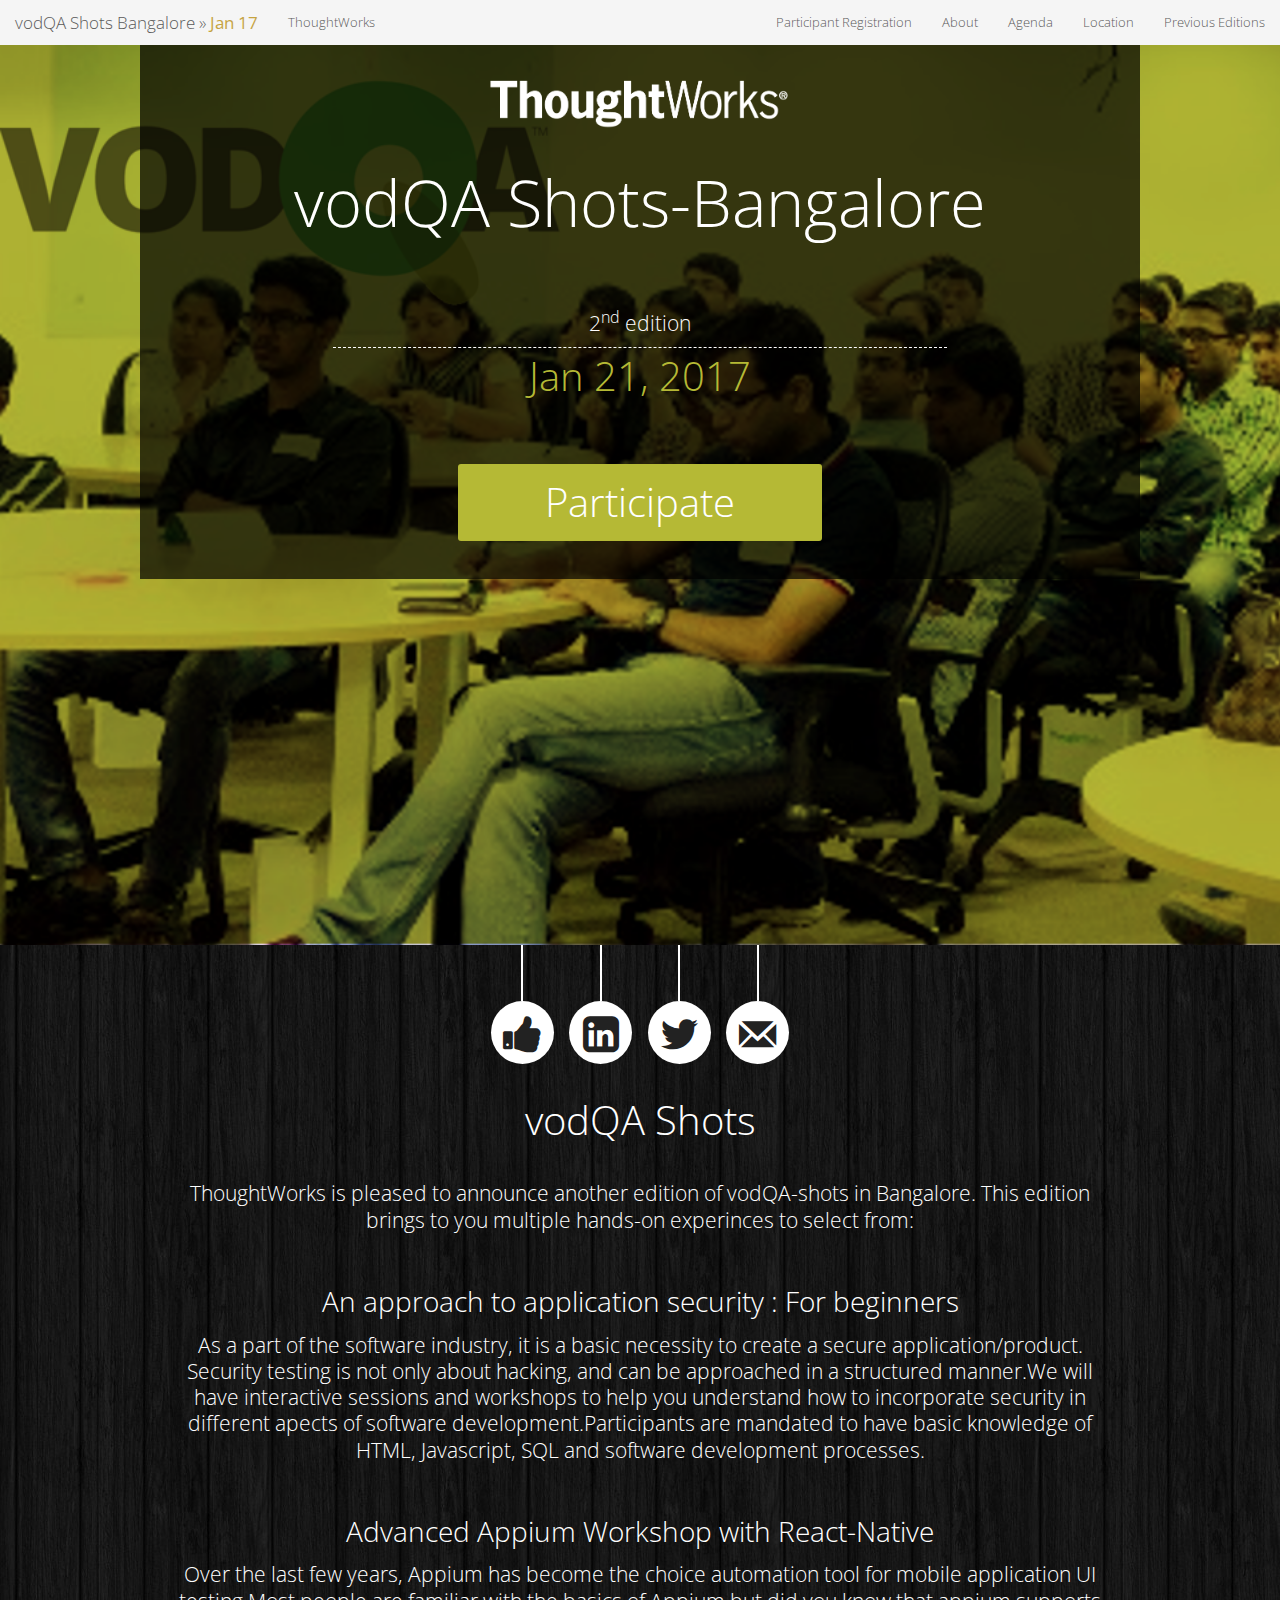
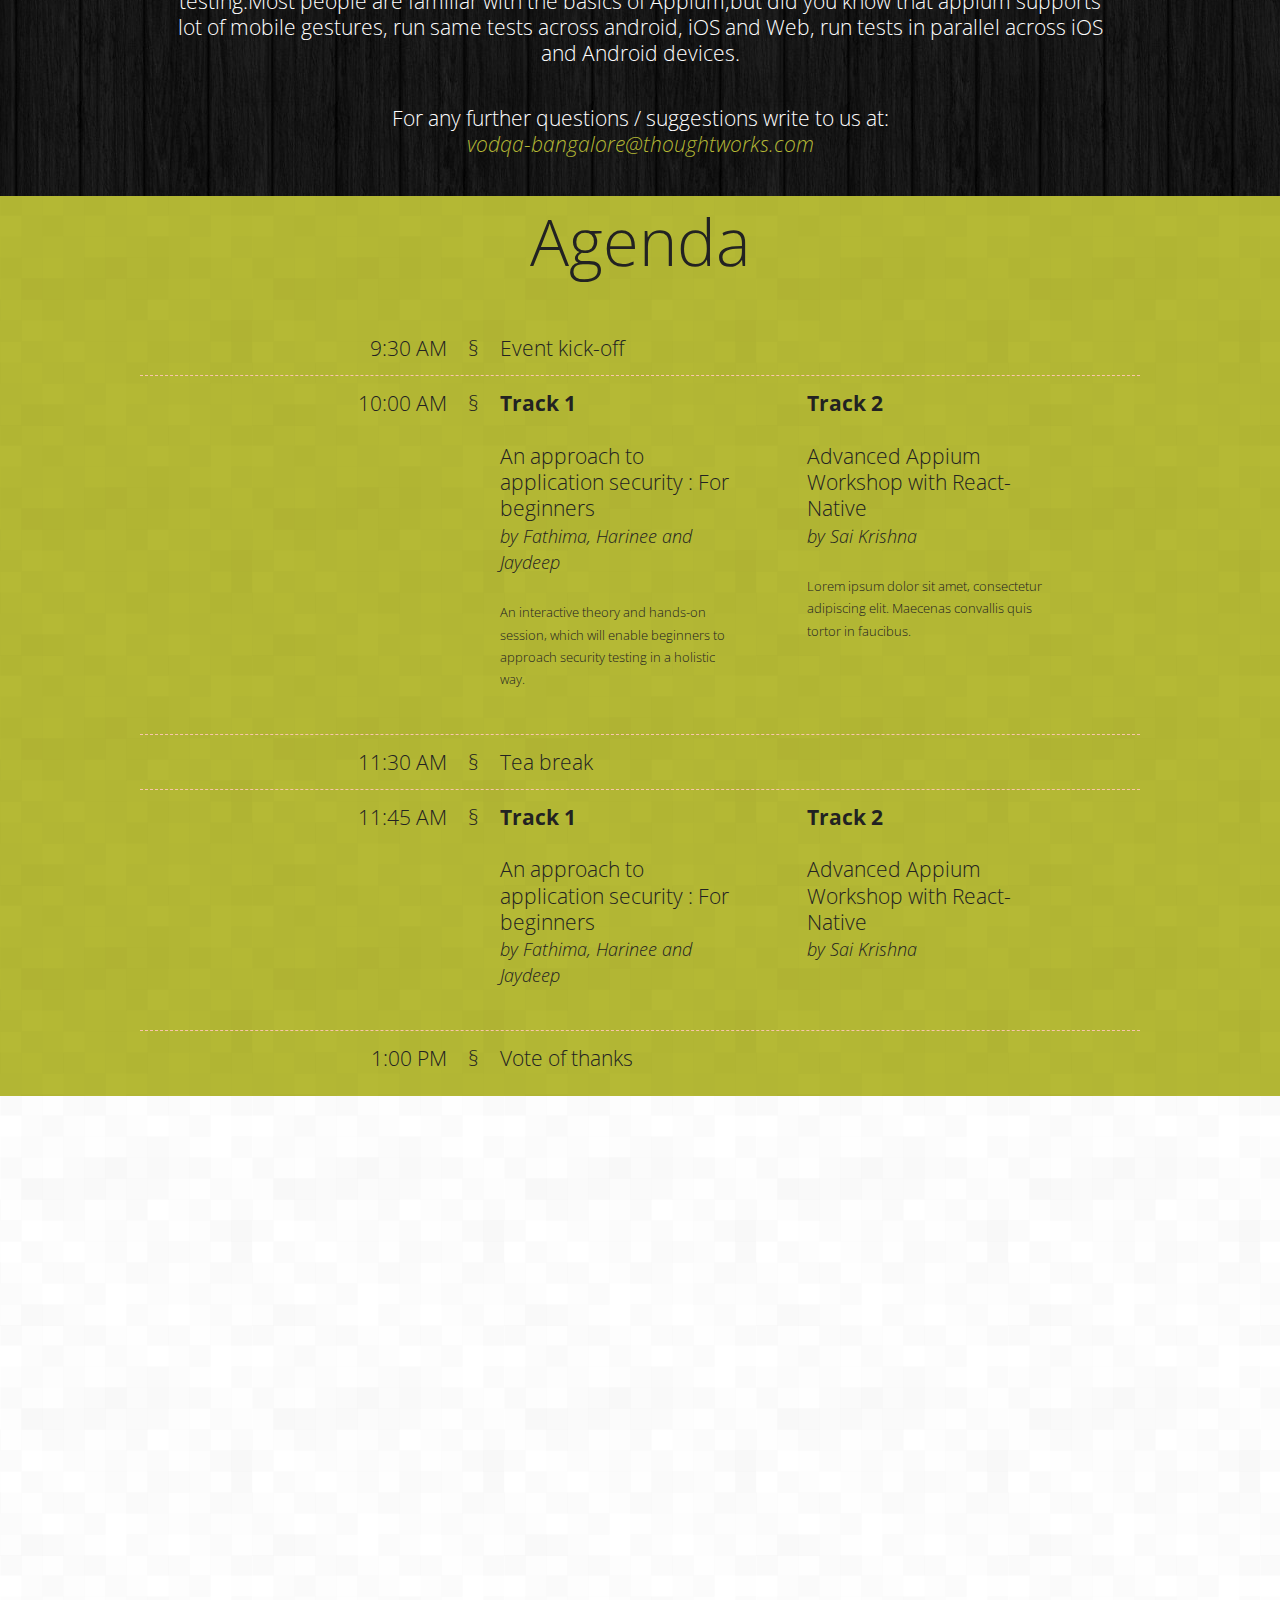
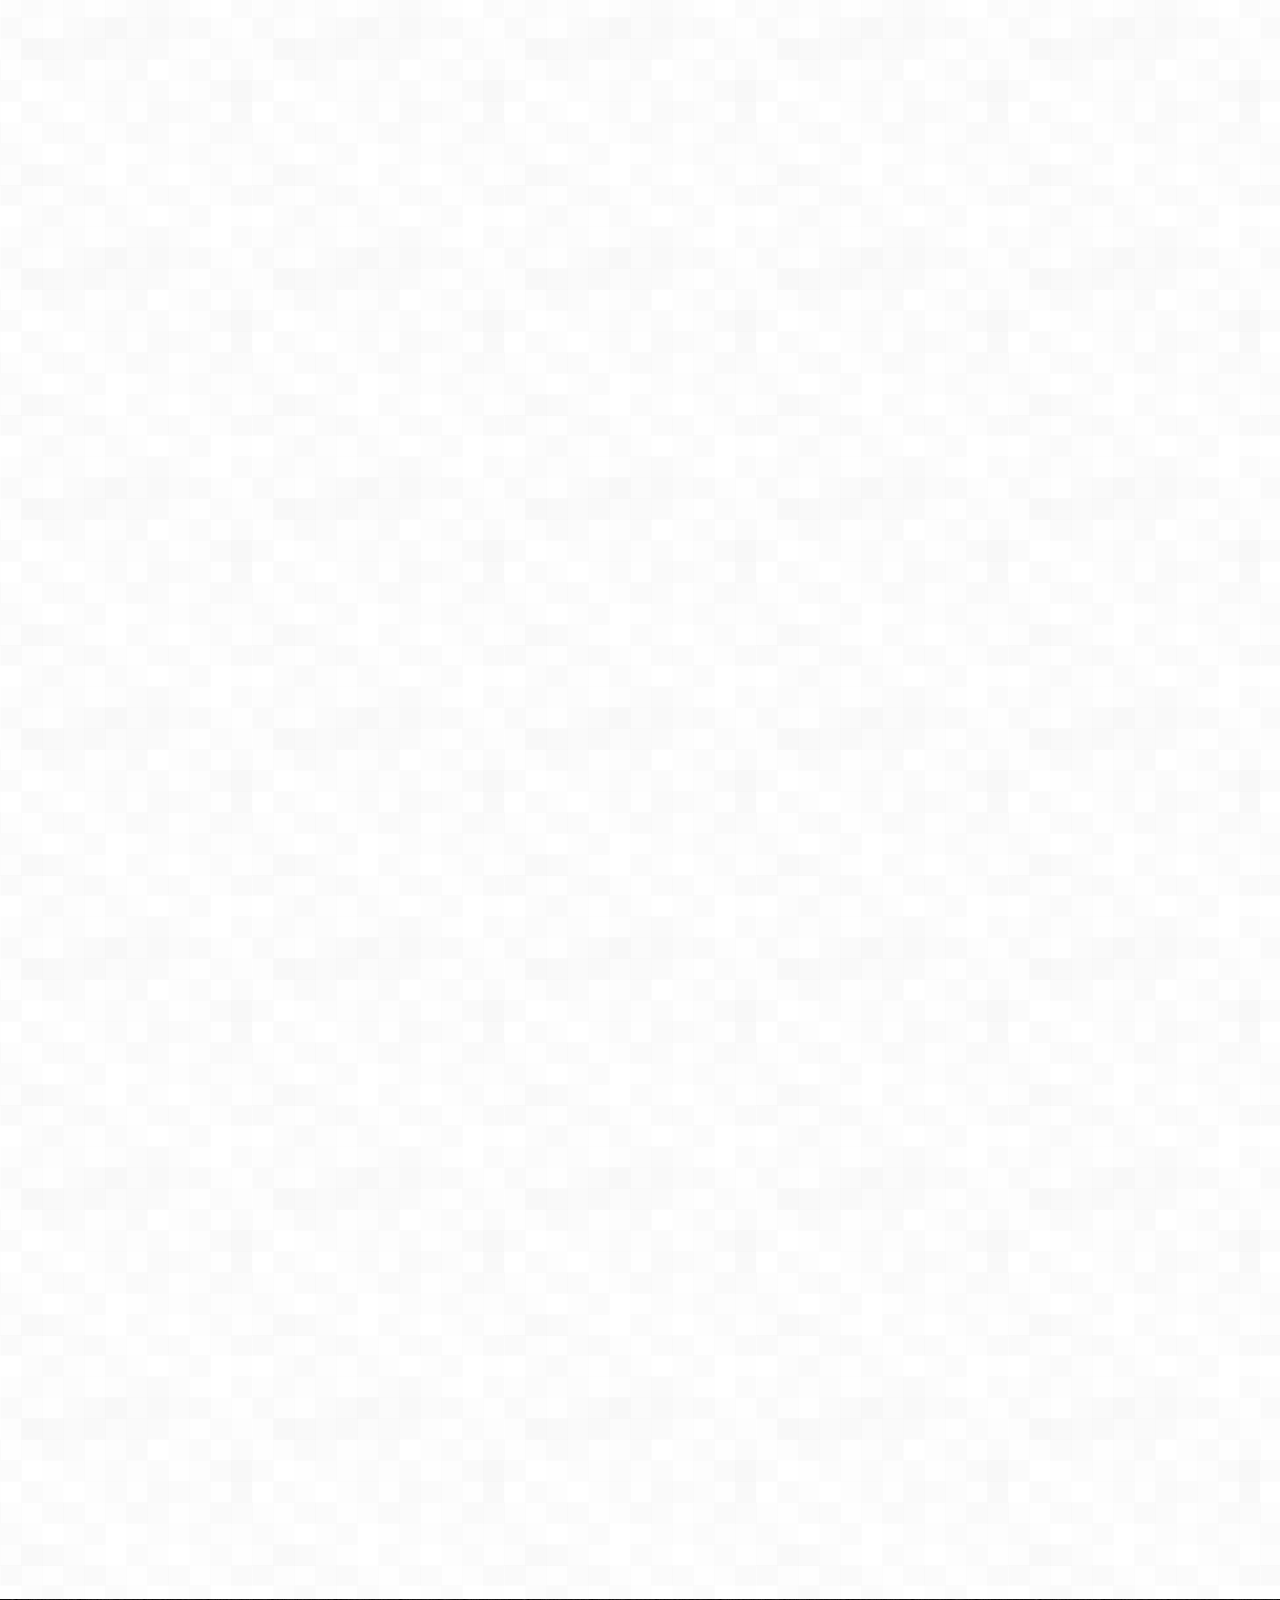
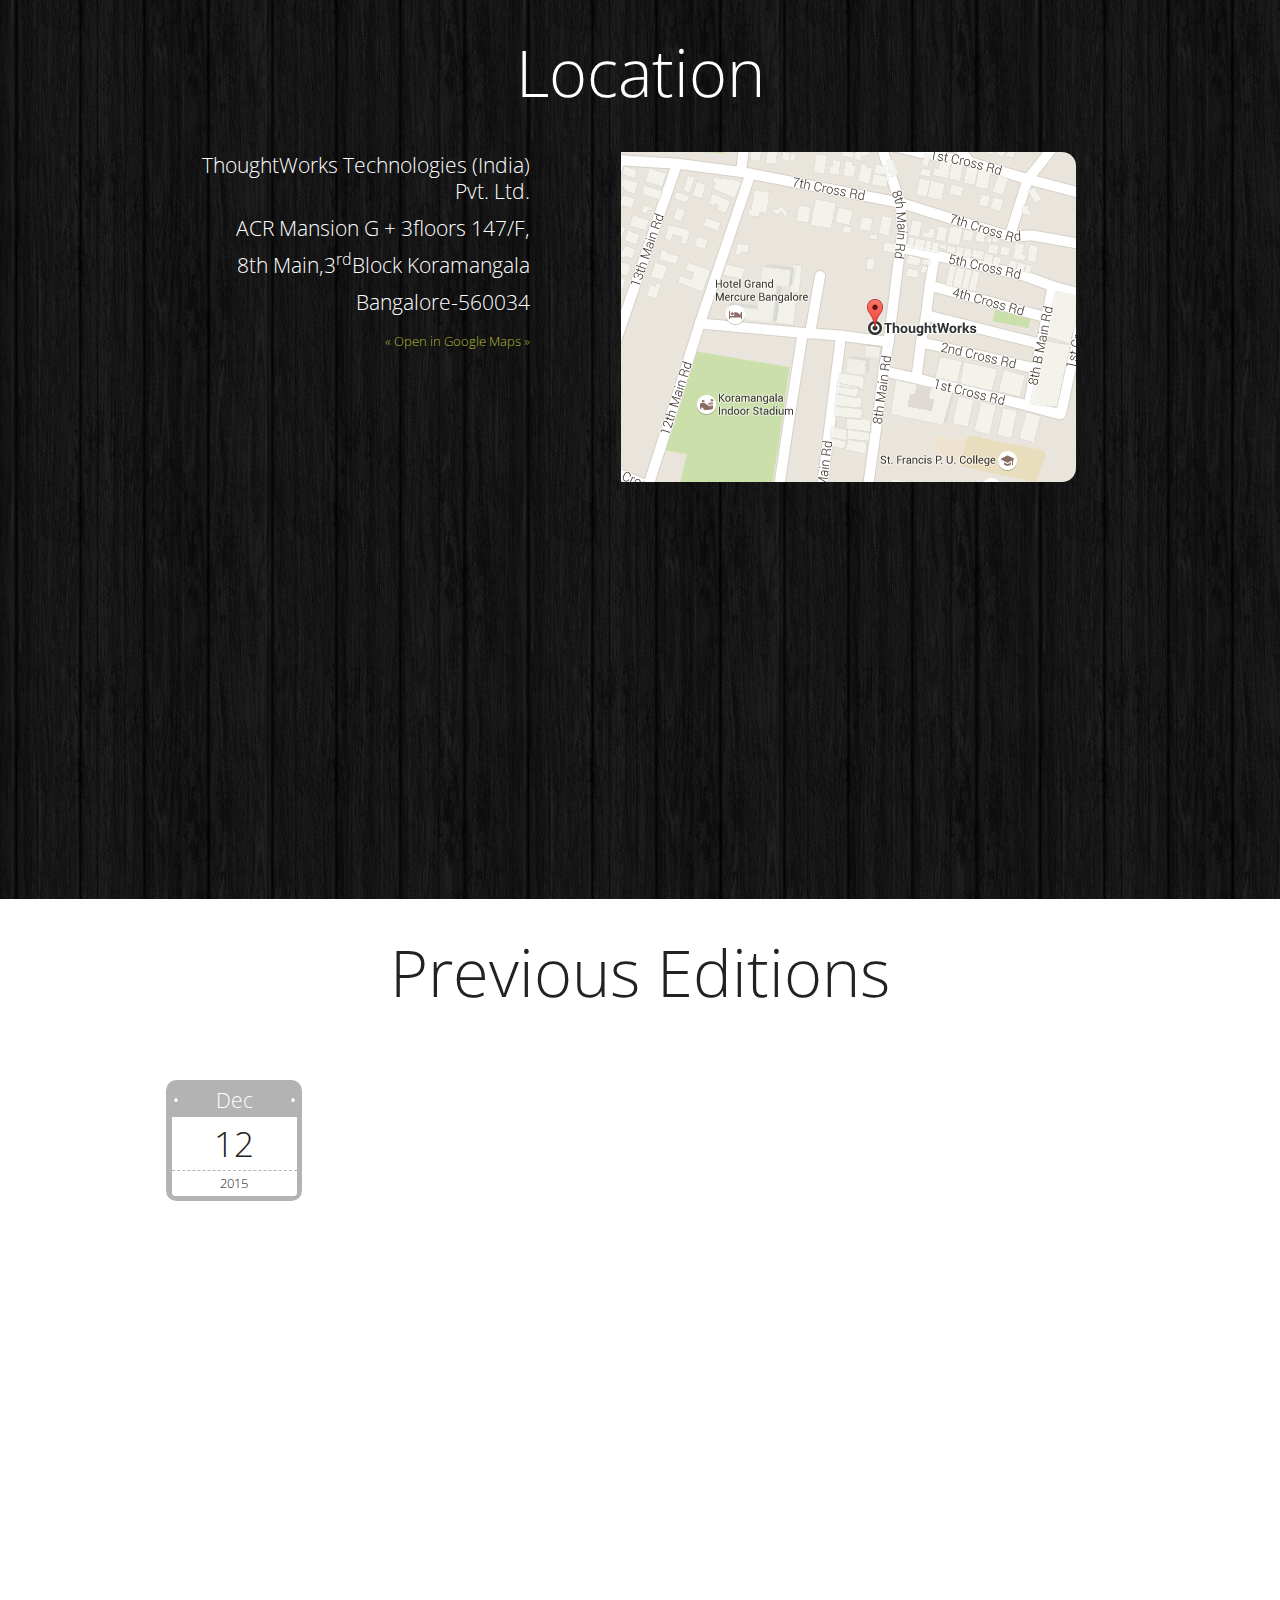
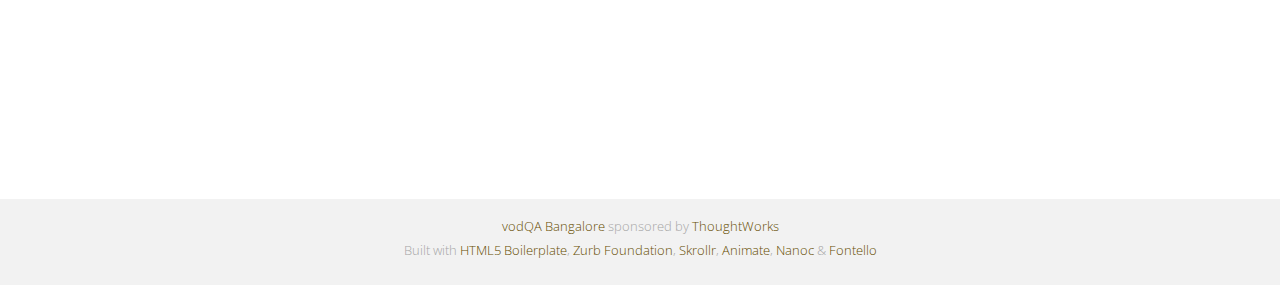
==== commit 69d1ac81: "Changing talk title and description" ====
--- a/index.html
+++ b/index.html
@@ -75,7 +75,7 @@
 
     <div class="row">
         <div class="large-12 columns" data-anchor-target="#_about">
-                  <h4>vodQA Shots</h4> <br><p id="_about" data--100-bottom-top="transform:perspective(400px) rotateX(90deg) scale(.5);transform-origin:50% 0" data--100-bottom="transform:perspective(400px) rotateX(0deg) scale(1)">ThoughtWorks is pleased to announce another edition of vodQA-shots in Bangalore. This edition brings to you multiple hands-on experinces to select from:</p><br><p id="_about" data--100-bottom-top="transform:perspective(400px) rotateX(90deg) scale(.5);transform-origin:50% 0" data--100-bottom="transform:perspective(400px) rotateX(0deg) scale(1)"><h6>An approach to application security : For beginners</h6></p><p id="_about" data--100-bottom-top="transform:perspective(400px) rotateX(90deg) scale(.5);transform-origin:50% 0" data--100-bottom="transform:perspective(400px) rotateX(0deg) scale(1)">Lorem ipsum dolor sit amet, consectetur adipiscing elit. Maecenas convallis quis tortor in faucibus. Nam ac vestibulum leo. Pellentesque habitant morbi tristique senectus et netus et malesuada fames ac turpis egestas. Morbi tellus eros, pellentesque id tincidunt eu, laoreet efficitur lorem.</p><br><p id="_about" data--100-bottom-top="transform:perspective(400px) rotateX(90deg) scale(.5);transform-origin:50% 0" data--100-bottom="transform:perspective(400px) rotateX(0deg) scale(1)"><h6>Advance Appium Workshop with React-Native</h6></p><p id="_about" data--100-bottom-top="transform:perspective(400px) rotateX(90deg) scale(.5);transform-origin:50% 0" data--100-bottom="transform:perspective(400px) rotateX(0deg) scale(1)">Over the last few years, Appium has become the choice automation tool for mobile application UI testing.Most people are familiar with the basics of Appium,but did you know that appium supports lot of mobile gestures, run same tests across android, iOS and Web, run tests in parallel across iOS and Android devices.</p><br><p id="_about" data--100-bottom-top="transform:perspective(400px) rotateX(90deg) scale(.5);transform-origin:50% 0" data--100-bottom="transform:perspective(400px) rotateX(0deg) scale(1)">For any further questions / suggestions write to us at:<br><a href="mailto:vodqa-bangalore@thoughtworks.com" class="link"><em>vodqa-bangalore@thoughtworks.com</em></a></p>
+                  <h4>vodQA Shots</h4> <br><p id="_about" data--100-bottom-top="transform:perspective(400px) rotateX(90deg) scale(.5);transform-origin:50% 0" data--100-bottom="transform:perspective(400px) rotateX(0deg) scale(1)">ThoughtWorks is pleased to announce another edition of vodQA-shots in Bangalore. This edition brings to you multiple hands-on experinces to select from:</p><br><p id="_about" data--100-bottom-top="transform:perspective(400px) rotateX(90deg) scale(.5);transform-origin:50% 0" data--100-bottom="transform:perspective(400px) rotateX(0deg) scale(1)"><h6>An approach to application security : For beginners</h6></p><p id="_about" data--100-bottom-top="transform:perspective(400px) rotateX(90deg) scale(.5);transform-origin:50% 0" data--100-bottom="transform:perspective(400px) rotateX(0deg) scale(1)">As a part of the software industry, it is a basic necessity to create a secure application/product. Security testing is not only about hacking, and can be approached in a structured manner.We will have interactive sessions and workshops to help you understand how to incorporate security in different apects of software development.Participants are mandated to have basic knowledge of HTML, Javascript, SQL and software development processes.</p><br><p id="_about" data--100-bottom-top="transform:perspective(400px) rotateX(90deg) scale(.5);transform-origin:50% 0" data--100-bottom="transform:perspective(400px) rotateX(0deg) scale(1)"><h6>Advanced Appium Workshop with React-Native</h6></p><p id="_about" data--100-bottom-top="transform:perspective(400px) rotateX(90deg) scale(.5);transform-origin:50% 0" data--100-bottom="transform:perspective(400px) rotateX(0deg) scale(1)">Over the last few years, Appium has become the choice automation tool for mobile application UI testing.Most people are familiar with the basics of Appium,but did you know that appium supports lot of mobile gestures, run same tests across android, iOS and Web, run tests in parallel across iOS and Android devices.</p><br><p id="_about" data--100-bottom-top="transform:perspective(400px) rotateX(90deg) scale(.5);transform-origin:50% 0" data--100-bottom="transform:perspective(400px) rotateX(0deg) scale(1)">For any further questions / suggestions write to us at:<br><a href="mailto:vodqa-bangalore@thoughtworks.com" class="link"><em>vodqa-bangalore@thoughtworks.com</em></a></p>
         </div>
     </div>
 </section>
@@ -124,7 +124,7 @@
                 </span>
 
                 <span class="sub-summary">
-                <p><b>Track 2</b><br><br>Advance Appium Workshop with React-Native<br><i><font size="4">by Sai Krishna</i></font></p><br>
+                <p><b>Track 2</b><br><br>Advanced Appium Workshop with React-Native<br><i><font size="4">by Sai Krishna</i></font></p><br>
                 
                     <p><small>Lorem ipsum dolor sit amet, consectetur adipiscing elit. Maecenas convallis quis tortor in faucibus.</small></p>
                 
@@ -170,7 +170,7 @@
                 </span>
 
                 <span class="sub-summary">
-                <p><b>Track 2</b><br><br>Advance Appium Workshop with React-Native<br><i><font size="4">by Sai Krishna</i></font></p><br>
+                <p><b>Track 2</b><br><br>Advanced Appium Workshop with React-Native<br><i><font size="4">by Sai Krishna</i></font></p><br>
                 
                 
                 </span>
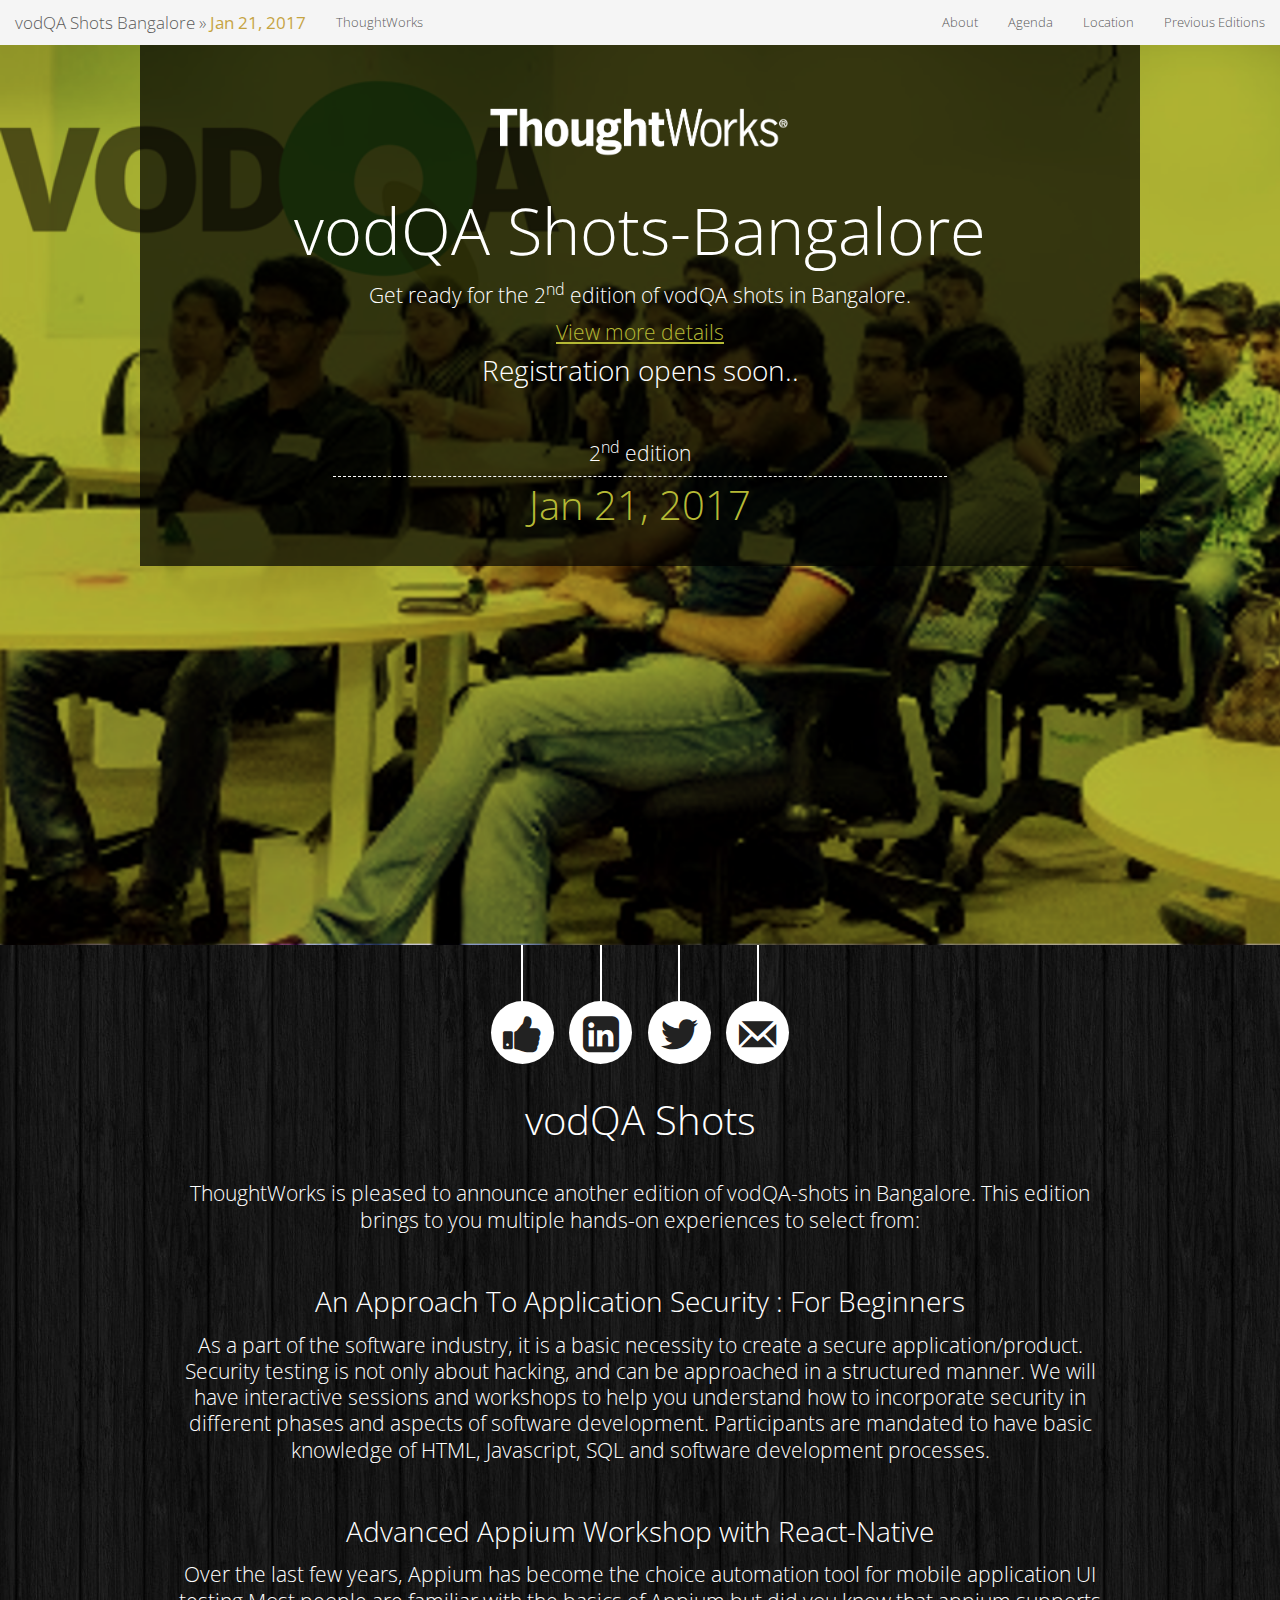
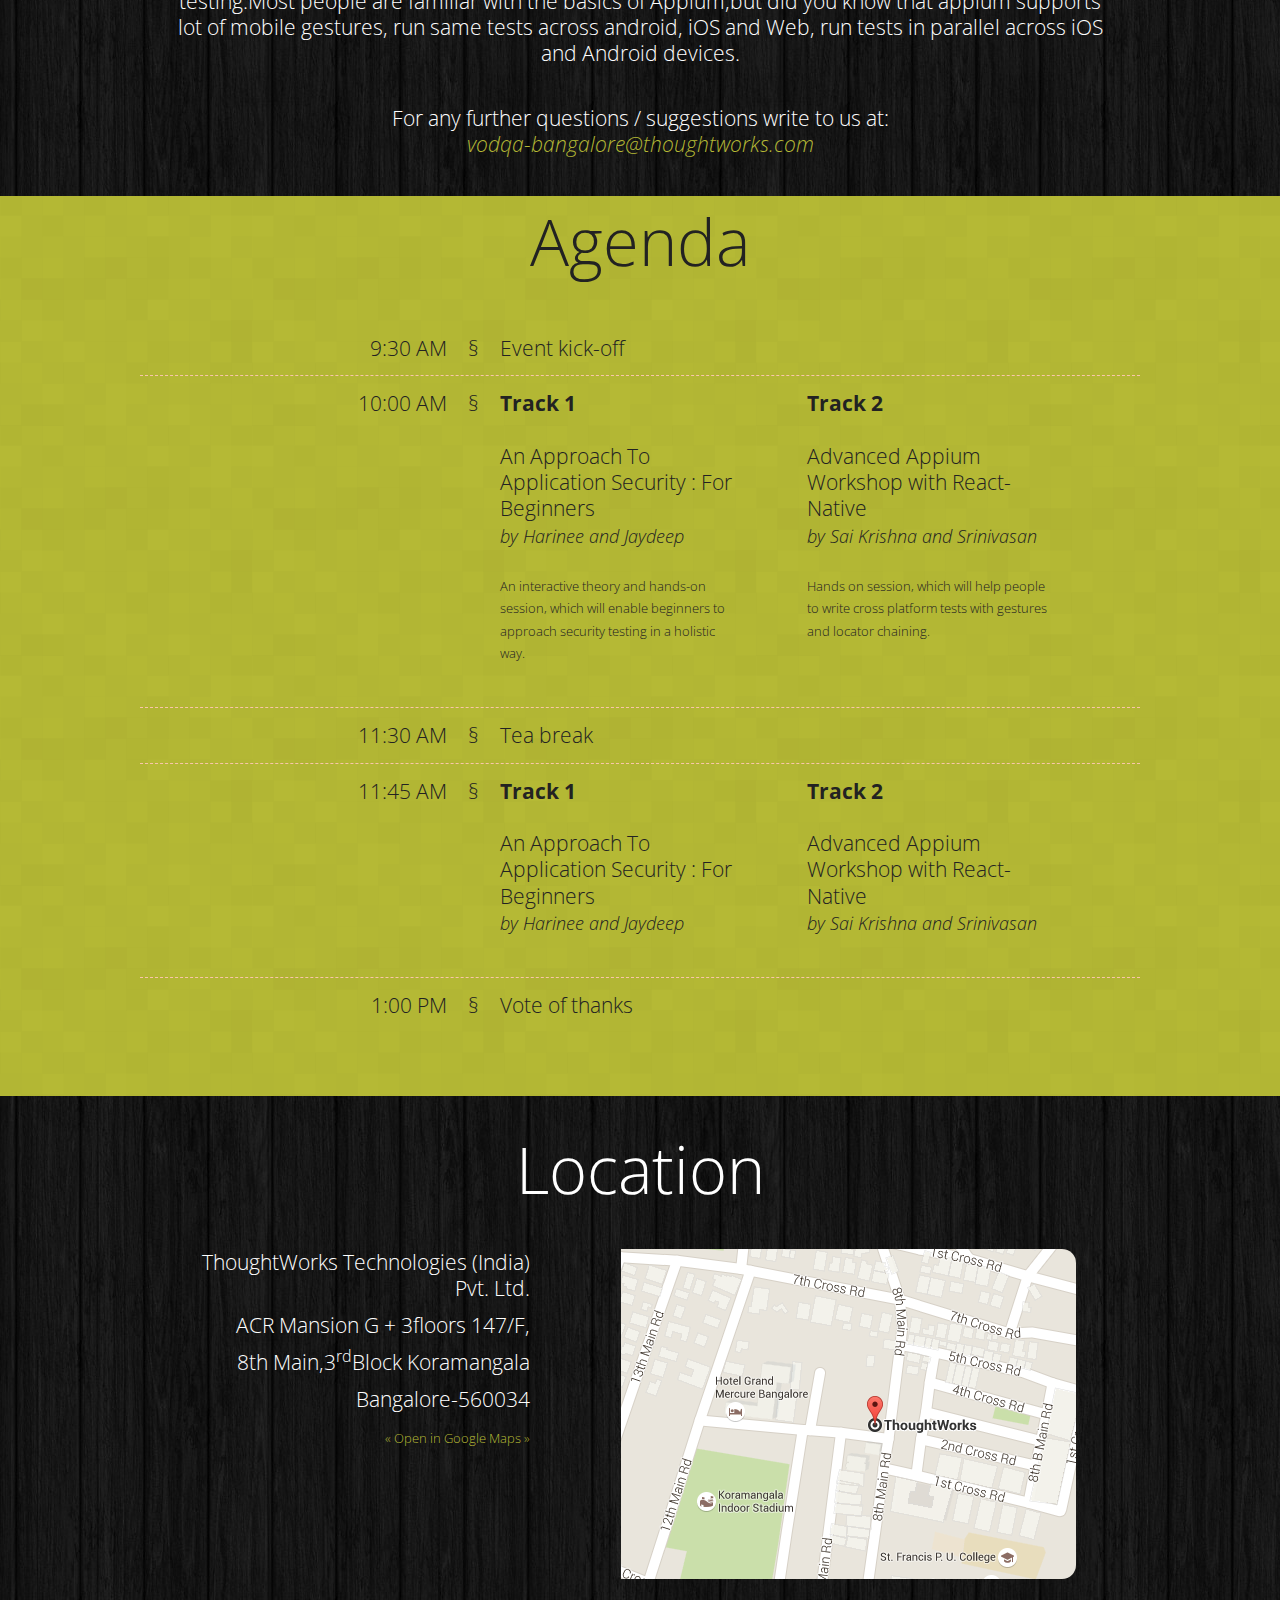
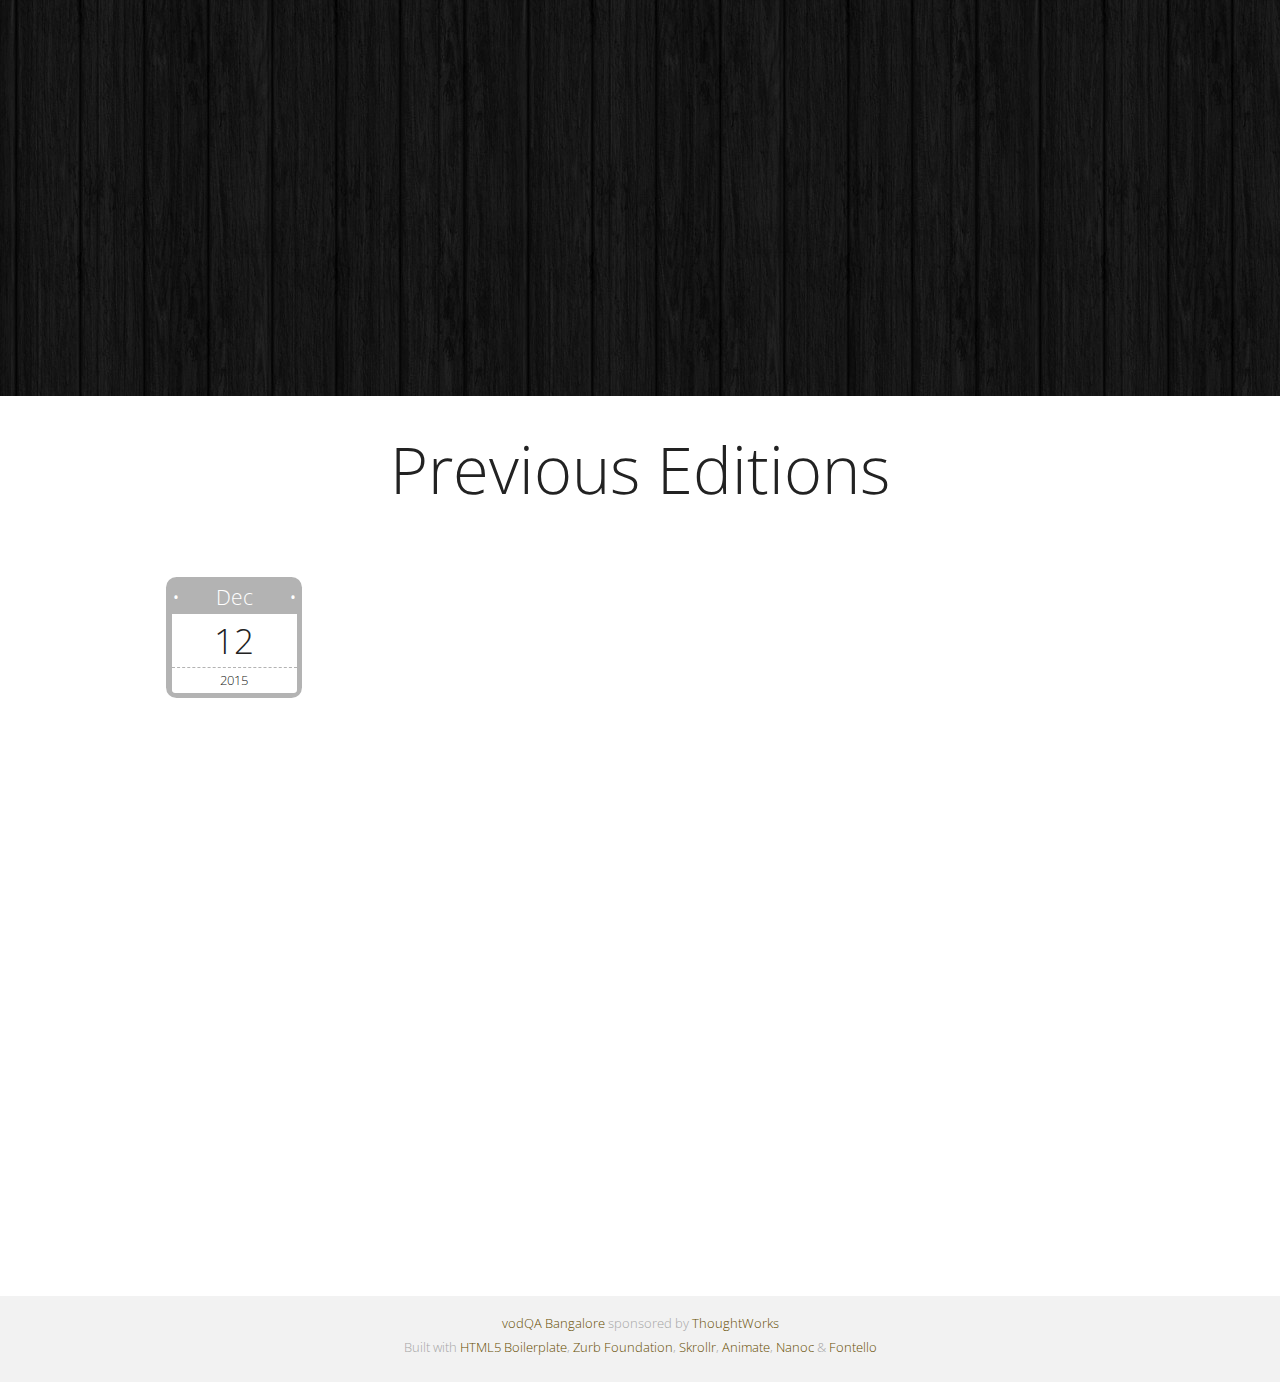
==== commit d0bd212f: "changed date on header" ====
--- a/index.html
+++ b/index.html
@@ -33,13 +33,19 @@
     
     <section id="intro" class="feature">
         <div class="row logo">
-            <div class="large-12 columns">
+            <br class="large-12 columns">
                 <a href="http://www.thoughtworks.com" target="_blank"
                    onclick="ga('send', 'event', 'tw', 'tw')">
                     <img src="./img/tw-logo-white.png" alt="ThoughtWorks" align="center" />
                 </a>
                 <br><br><h2 style="color:white;">vodQA Shots-Bangalore</h2>
-                
+                <p style="color:white;">Get ready for the 2<sup>nd</sup> edition of vodQA shots in Bangalore. </p>
+                <a href="#about" rel="nofollow"
+                   onclick="ga('send','event','about','about')">
+                    <p  style="color:#b5b935;"><u>View more details</u></p>
+                </a>
+
+                <h7 style="color:white">Registration opens soon..</h7>
             </div>
         </div>
 
@@ -49,16 +55,16 @@
                 <h4>Jan 21, 2017</h4>
             </div>
         </div>
-        <div class="row actions">
-            <div class="large-5 columns participate">
-                
-                    <a href="#participate"  rel="nofollow"
-                           onclick="ga('send', 'event', 'participate', 'participate')">
-                        <h4>Participate</h4>
-                    </a>
-                
-            </div>
-         </div>   
+        <!--<div class="row actions">-->
+            <!--<div class="large-5 columns participate">-->
+
+                    <!--<a href="#agenda"  rel="nofollow"-->
+                           <!--onclick="ga('send', 'event', 'agenda', 'agenda')">-->
+                        <!--<h4>Agenda</h4>-->
+                    <!--</a>-->
+
+            <!--</div>-->
+         <!--</div>-->
     </section>
 
 <section id="about" class="feature">
@@ -75,7 +81,8 @@
 
     <div class="row">
         <div class="large-12 columns" data-anchor-target="#_about">
-                  <h4>vodQA Shots</h4> <br><p id="_about" data--100-bottom-top="transform:perspective(400px) rotateX(90deg) scale(.5);transform-origin:50% 0" data--100-bottom="transform:perspective(400px) rotateX(0deg) scale(1)">ThoughtWorks is pleased to announce another edition of vodQA-shots in Bangalore. This edition brings to you multiple hands-on experinces to select from:</p><br><p id="_about" data--100-bottom-top="transform:perspective(400px) rotateX(90deg) scale(.5);transform-origin:50% 0" data--100-bottom="transform:perspective(400px) rotateX(0deg) scale(1)"><h6>An approach to application security : For beginners</h6></p><p id="_about" data--100-bottom-top="transform:perspective(400px) rotateX(90deg) scale(.5);transform-origin:50% 0" data--100-bottom="transform:perspective(400px) rotateX(0deg) scale(1)">As a part of the software industry, it is a basic necessity to create a secure application/product. Security testing is not only about hacking, and can be approached in a structured manner.We will have interactive sessions and workshops to help you understand how to incorporate security in different apects of software development.Participants are mandated to have basic knowledge of HTML, Javascript, SQL and software development processes.</p><br><p id="_about" data--100-bottom-top="transform:perspective(400px) rotateX(90deg) scale(.5);transform-origin:50% 0" data--100-bottom="transform:perspective(400px) rotateX(0deg) scale(1)"><h6>Advanced Appium Workshop with React-Native</h6></p><p id="_about" data--100-bottom-top="transform:perspective(400px) rotateX(90deg) scale(.5);transform-origin:50% 0" data--100-bottom="transform:perspective(400px) rotateX(0deg) scale(1)">Over the last few years, Appium has become the choice automation tool for mobile application UI testing.Most people are familiar with the basics of Appium,but did you know that appium supports lot of mobile gestures, run same tests across android, iOS and Web, run tests in parallel across iOS and Android devices.</p><br><p id="_about" data--100-bottom-top="transform:perspective(400px) rotateX(90deg) scale(.5);transform-origin:50% 0" data--100-bottom="transform:perspective(400px) rotateX(0deg) scale(1)">For any further questions / suggestions write to us at:<br><a href="mailto:vodqa-bangalore@thoughtworks.com" class="link"><em>vodqa-bangalore@thoughtworks.com</em></a></p>
+                  <h4>vodQA Shots</h4> <br><p id="_about" data--100-bottom-top="transform:perspective(400px) rotateX(90deg) scale(.5);transform-origin:50% 0" data--100-bottom="transform:perspective(400px) rotateX(0deg) scale(1)">ThoughtWorks is pleased to announce another edition of vodQA-shots in Bangalore. This edition brings to you multiple hands-on experiences to select from:</p><br><p id="_about" data--100-bottom-top="transform:perspective(400px) rotateX(90deg) scale(.5);transform-origin:50% 0" data--100-bottom="transform:perspective(400px) rotateX(0deg) scale(1)"><h6>An Approach To Application Security : For Beginners</h6></p><p id="_about" data--100-bottom-top="transform:perspective(400px) rotateX(90deg) scale(.5);transform-origin:50% 0" data--100-bottom="transform:perspective(400px) rotateX(0deg) scale(1)">As a part of the software industry, it is a basic necessity to create a secure application/product. Security testing is not only about hacking, and can be approached in a structured manner. We will have interactive sessions and workshops to help you understand how to incorporate security in different phases and aspects of software development.
+            Participants are mandated to have basic knowledge of HTML, Javascript, SQL and software development processes.</p><br><p id="_about" data--100-bottom-top="transform:perspective(400px) rotateX(90deg) scale(.5);transform-origin:50% 0" data--100-bottom="transform:perspective(400px) rotateX(0deg) scale(1)"><h6>Advanced Appium Workshop with React-Native</h6></p><p id="_about" data--100-bottom-top="transform:perspective(400px) rotateX(90deg) scale(.5);transform-origin:50% 0" data--100-bottom="transform:perspective(400px) rotateX(0deg) scale(1)">Over the last few years, Appium has become the choice automation tool for mobile application UI testing.Most people are familiar with the basics of Appium,but did you know that appium supports lot of mobile gestures, run same tests across android, iOS and Web, run tests in parallel across iOS and Android devices.</p><br><p id="_about" data--100-bottom-top="transform:perspective(400px) rotateX(90deg) scale(.5);transform-origin:50% 0" data--100-bottom="transform:perspective(400px) rotateX(0deg) scale(1)">For any further questions / suggestions write to us at:<br><a href="mailto:vodqa-bangalore@thoughtworks.com" class="link"><em>vodqa-bangalore@thoughtworks.com</em></a></p>
         </div>
     </div>
 </section>
@@ -117,16 +124,16 @@
                  data-bottom="transform:rotateX(90deg) scale(0);opacity:0"
                  data--200-bottom="transform:rotateX(0) scale(1);opacity:1">
                 <span class="sub-summary">
-                <p><b>Track 1</b><br><br>An approach to application security : For beginners<br><i><font size="4">by Fathima, Harinee and Jaydeep</i></font></p><br>
+                <p><b>Track 1</b><br><br>An Approach To Application Security : For Beginners<br><i><font size="4">by Harinee and Jaydeep</i></font></p><br>
                 
                     <p><small>An interactive theory and hands-on session, which will enable beginners to approach security testing in a holistic way.</small></p><br>
                                
                 </span>
 
                 <span class="sub-summary">
-                <p><b>Track 2</b><br><br>Advanced Appium Workshop with React-Native<br><i><font size="4">by Sai Krishna</i></font></p><br>
-                
-                    <p><small>Lorem ipsum dolor sit amet, consectetur adipiscing elit. Maecenas convallis quis tortor in faucibus.</small></p>
+                <p><b>Track 2</b><br><br>Advanced Appium Workshop with React-Native<br><i><font size="4">by Sai Krishna and Srinivasan</i></font></p><br>
+                
+                    <p><small>Hands on session, which will help people to write cross platform tests with gestures and locator chaining.</small></p>
                 
                 </span>
             </div>
@@ -165,12 +172,12 @@
                  data-bottom="transform:rotateX(90deg) scale(0);opacity:0"
                  data--200-bottom="transform:rotateX(0) scale(1);opacity:1">
                 <span class="sub-summary">
-                <p><b>Track 1</b><br><br>An approach to application security : For beginners<br><i><font size="4">by Fathima, Harinee and Jaydeep</i></font></p><br>
+                <p><b>Track 1</b><br><br>An Approach To Application Security : For Beginners<br><i><font size="4">by Harinee and Jaydeep</i></font></p><br>
                 
                 </span>
 
                 <span class="sub-summary">
-                <p><b>Track 2</b><br><br>Advanced Appium Workshop with React-Native<br><i><font size="4">by Sai Krishna</i></font></p><br>
+                <p><b>Track 2</b><br><br>Advanced Appium Workshop with React-Native<br><i><font size="4">by Sai Krishna and Srinivasan</i></font></p><br>
                 
                 
                 </span>
@@ -203,17 +210,17 @@
     </div>
 </section> 
 
-<section id="participate" class="feature" >
-     <center>
-        <iframe src="https://docs.google.com/forms/d/e/1FAIpQLSe-WKWZs0nxnviMexEFduzPI9E2kcjDjjhU5WIj1GzhTql7tA/viewform?embedded=true" width="100%" height="2100" frameborder="0" marginheight="0" marginwidth="0">Loading...</iframe>
-     </center>
-</section>
+<!--<section id="participate" class="feature" >-->
+     <!--<center>-->
+        <!--<iframe src="https://docs.google.com/forms/d/e/1FAIpQLSe-WKWZs0nxnviMexEFduzPI9E2kcjDjjhU5WIj1GzhTql7tA/viewform?embedded=true" width="100%" height="2100" frameborder="0" marginheight="0" marginwidth="0">Loading...</iframe>-->
+     <!--</center>-->
+<!--</section>-->
     
     <header id="header" class="feature">
     <div class="fixed">
         <nav class="top-bar">
             <ul class="title-area">
-                <li class="name"><h1><a href="./">vodQA Shots Bangalore &raquo; <span>Jan 17</span></a></h1></li>
+                <li class="name"><h1><a href="./">vodQA Shots Bangalore &raquo; <span>Jan 21, 2017</span></a></h1></li>
                 <li class="toggle-topbar menu-icon"><a href="#"></a></li>
             </ul>
             <section class="top-bar-section">
@@ -223,14 +230,14 @@
                     </li>
                 </ul>
                 <ul class="right">
-                    <li>
-                    
-                        <a href="#participate"  rel="nofollow"
-                           onclick="ga('send', 'event', 'participate', 'participate')">
-                            Participant Registration
-                        </a>
-                    
-                    </li>
+                    <!--<li>-->
+                    <!---->
+                        <!--<a href="#participate"  rel="nofollow"-->
+                           <!--onclick="ga('send', 'event', 'participate', 'participate')">-->
+                            <!--Participant Registration-->
+                        <!--</a>-->
+                    <!---->
+                    <!--</li>-->
                                         
                       <li><a href="#about">About</a></li>
 
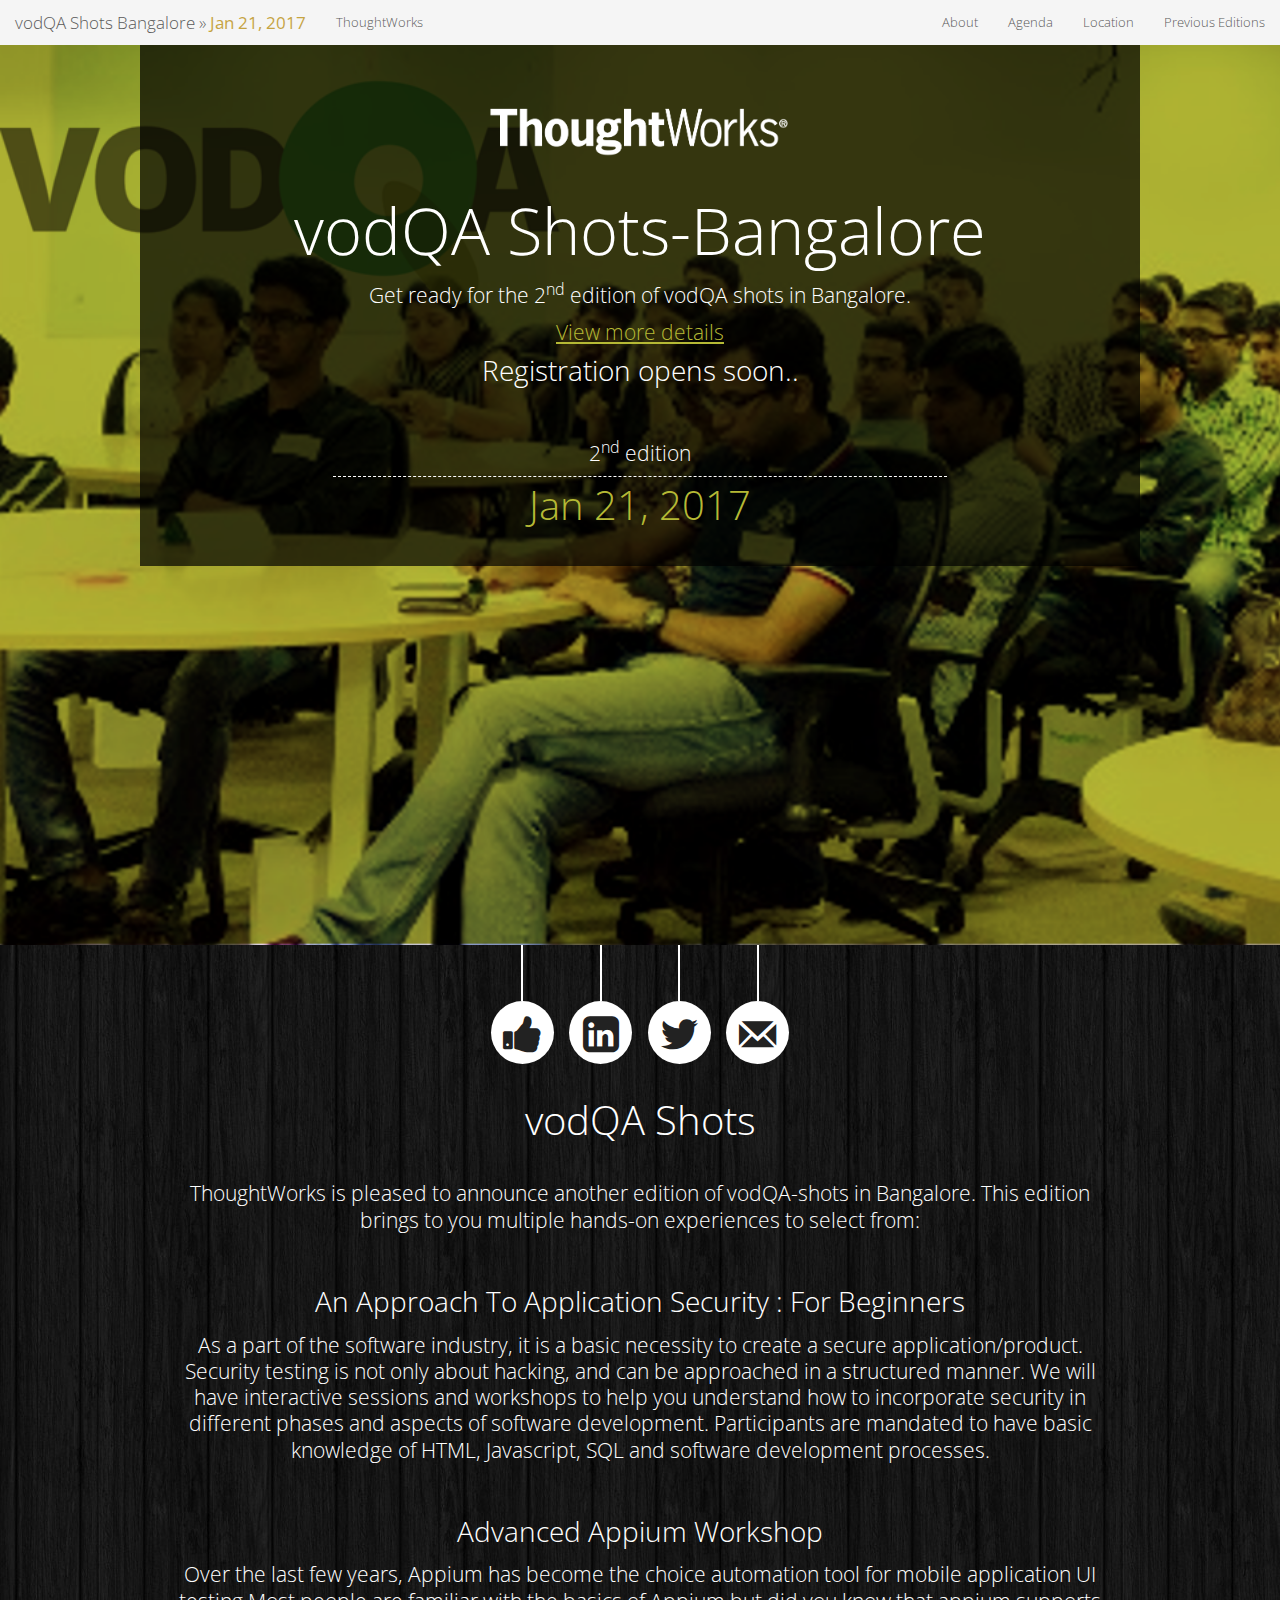
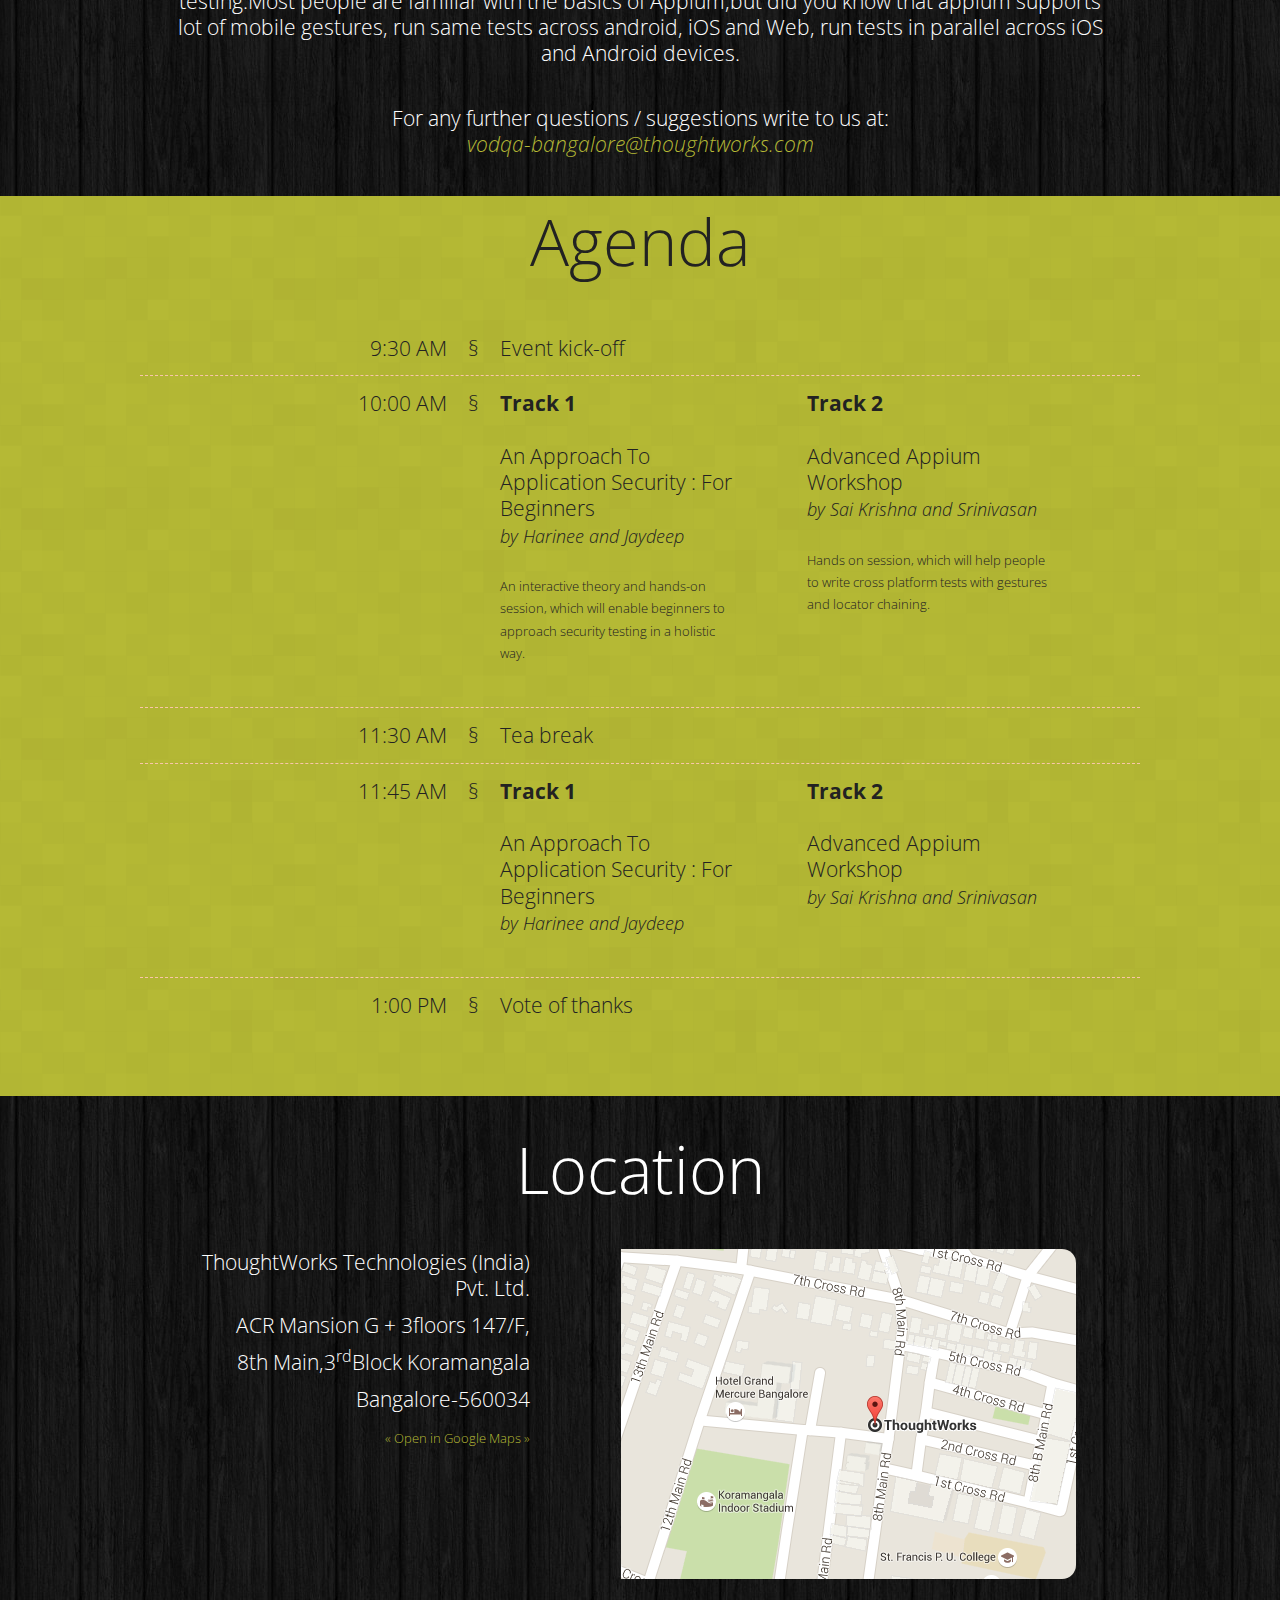
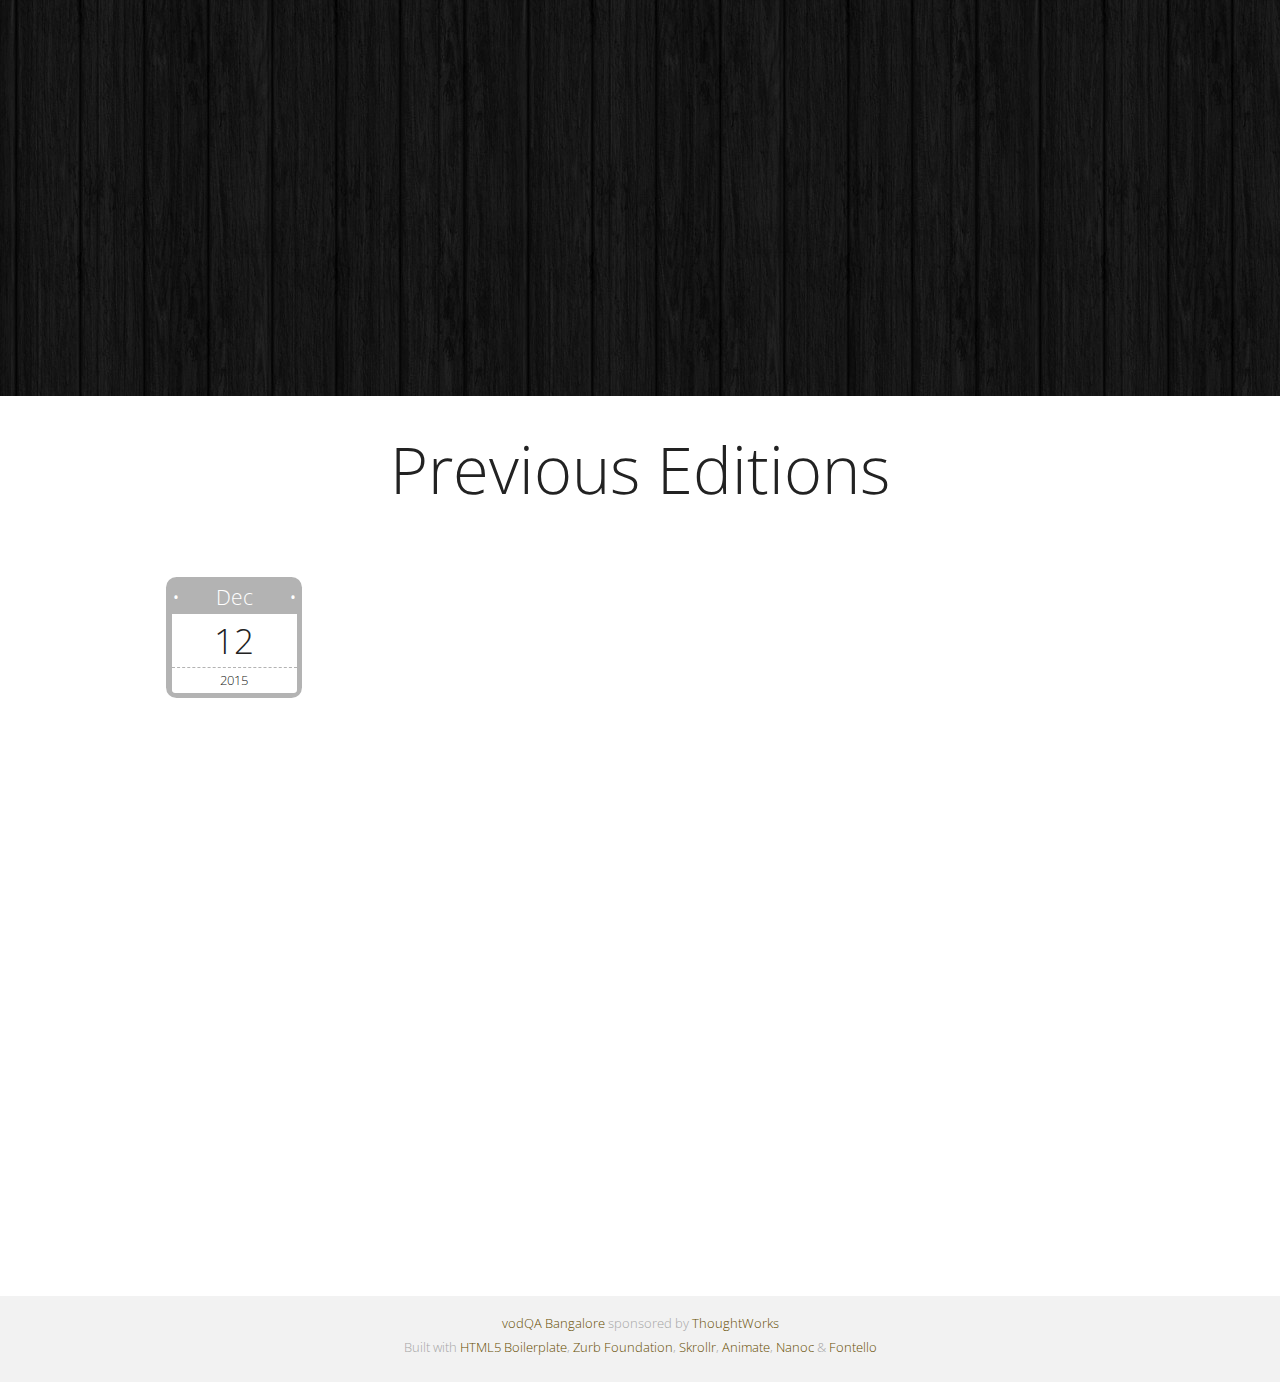
==== commit 3a53337b: "Changed appium workshop title" ====
--- a/index.html
+++ b/index.html
@@ -82,7 +82,7 @@
     <div class="row">
         <div class="large-12 columns" data-anchor-target="#_about">
                   <h4>vodQA Shots</h4> <br><p id="_about" data--100-bottom-top="transform:perspective(400px) rotateX(90deg) scale(.5);transform-origin:50% 0" data--100-bottom="transform:perspective(400px) rotateX(0deg) scale(1)">ThoughtWorks is pleased to announce another edition of vodQA-shots in Bangalore. This edition brings to you multiple hands-on experiences to select from:</p><br><p id="_about" data--100-bottom-top="transform:perspective(400px) rotateX(90deg) scale(.5);transform-origin:50% 0" data--100-bottom="transform:perspective(400px) rotateX(0deg) scale(1)"><h6>An Approach To Application Security : For Beginners</h6></p><p id="_about" data--100-bottom-top="transform:perspective(400px) rotateX(90deg) scale(.5);transform-origin:50% 0" data--100-bottom="transform:perspective(400px) rotateX(0deg) scale(1)">As a part of the software industry, it is a basic necessity to create a secure application/product. Security testing is not only about hacking, and can be approached in a structured manner. We will have interactive sessions and workshops to help you understand how to incorporate security in different phases and aspects of software development.
-            Participants are mandated to have basic knowledge of HTML, Javascript, SQL and software development processes.</p><br><p id="_about" data--100-bottom-top="transform:perspective(400px) rotateX(90deg) scale(.5);transform-origin:50% 0" data--100-bottom="transform:perspective(400px) rotateX(0deg) scale(1)"><h6>Advanced Appium Workshop with React-Native</h6></p><p id="_about" data--100-bottom-top="transform:perspective(400px) rotateX(90deg) scale(.5);transform-origin:50% 0" data--100-bottom="transform:perspective(400px) rotateX(0deg) scale(1)">Over the last few years, Appium has become the choice automation tool for mobile application UI testing.Most people are familiar with the basics of Appium,but did you know that appium supports lot of mobile gestures, run same tests across android, iOS and Web, run tests in parallel across iOS and Android devices.</p><br><p id="_about" data--100-bottom-top="transform:perspective(400px) rotateX(90deg) scale(.5);transform-origin:50% 0" data--100-bottom="transform:perspective(400px) rotateX(0deg) scale(1)">For any further questions / suggestions write to us at:<br><a href="mailto:vodqa-bangalore@thoughtworks.com" class="link"><em>vodqa-bangalore@thoughtworks.com</em></a></p>
+            Participants are mandated to have basic knowledge of HTML, Javascript, SQL and software development processes.</p><br><p id="_about" data--100-bottom-top="transform:perspective(400px) rotateX(90deg) scale(.5);transform-origin:50% 0" data--100-bottom="transform:perspective(400px) rotateX(0deg) scale(1)"><h6>Advanced Appium Workshop</h6></p><p id="_about" data--100-bottom-top="transform:perspective(400px) rotateX(90deg) scale(.5);transform-origin:50% 0" data--100-bottom="transform:perspective(400px) rotateX(0deg) scale(1)">Over the last few years, Appium has become the choice automation tool for mobile application UI testing.Most people are familiar with the basics of Appium,but did you know that appium supports lot of mobile gestures, run same tests across android, iOS and Web, run tests in parallel across iOS and Android devices.</p><br><p id="_about" data--100-bottom-top="transform:perspective(400px) rotateX(90deg) scale(.5);transform-origin:50% 0" data--100-bottom="transform:perspective(400px) rotateX(0deg) scale(1)">For any further questions / suggestions write to us at:<br><a href="mailto:vodqa-bangalore@thoughtworks.com" class="link"><em>vodqa-bangalore@thoughtworks.com</em></a></p>
         </div>
     </div>
 </section>
@@ -131,7 +131,7 @@
                 </span>
 
                 <span class="sub-summary">
-                <p><b>Track 2</b><br><br>Advanced Appium Workshop with React-Native<br><i><font size="4">by Sai Krishna and Srinivasan</i></font></p><br>
+                <p><b>Track 2</b><br><br>Advanced Appium Workshop<br><i><font size="4">by Sai Krishna and Srinivasan</i></font></p><br>
                 
                     <p><small>Hands on session, which will help people to write cross platform tests with gestures and locator chaining.</small></p>
                 
@@ -177,7 +177,7 @@
                 </span>
 
                 <span class="sub-summary">
-                <p><b>Track 2</b><br><br>Advanced Appium Workshop with React-Native<br><i><font size="4">by Sai Krishna and Srinivasan</i></font></p><br>
+                <p><b>Track 2</b><br><br>Advanced Appium Workshop<br><i><font size="4">by Sai Krishna and Srinivasan</i></font></p><br>
                 
                 
                 </span>
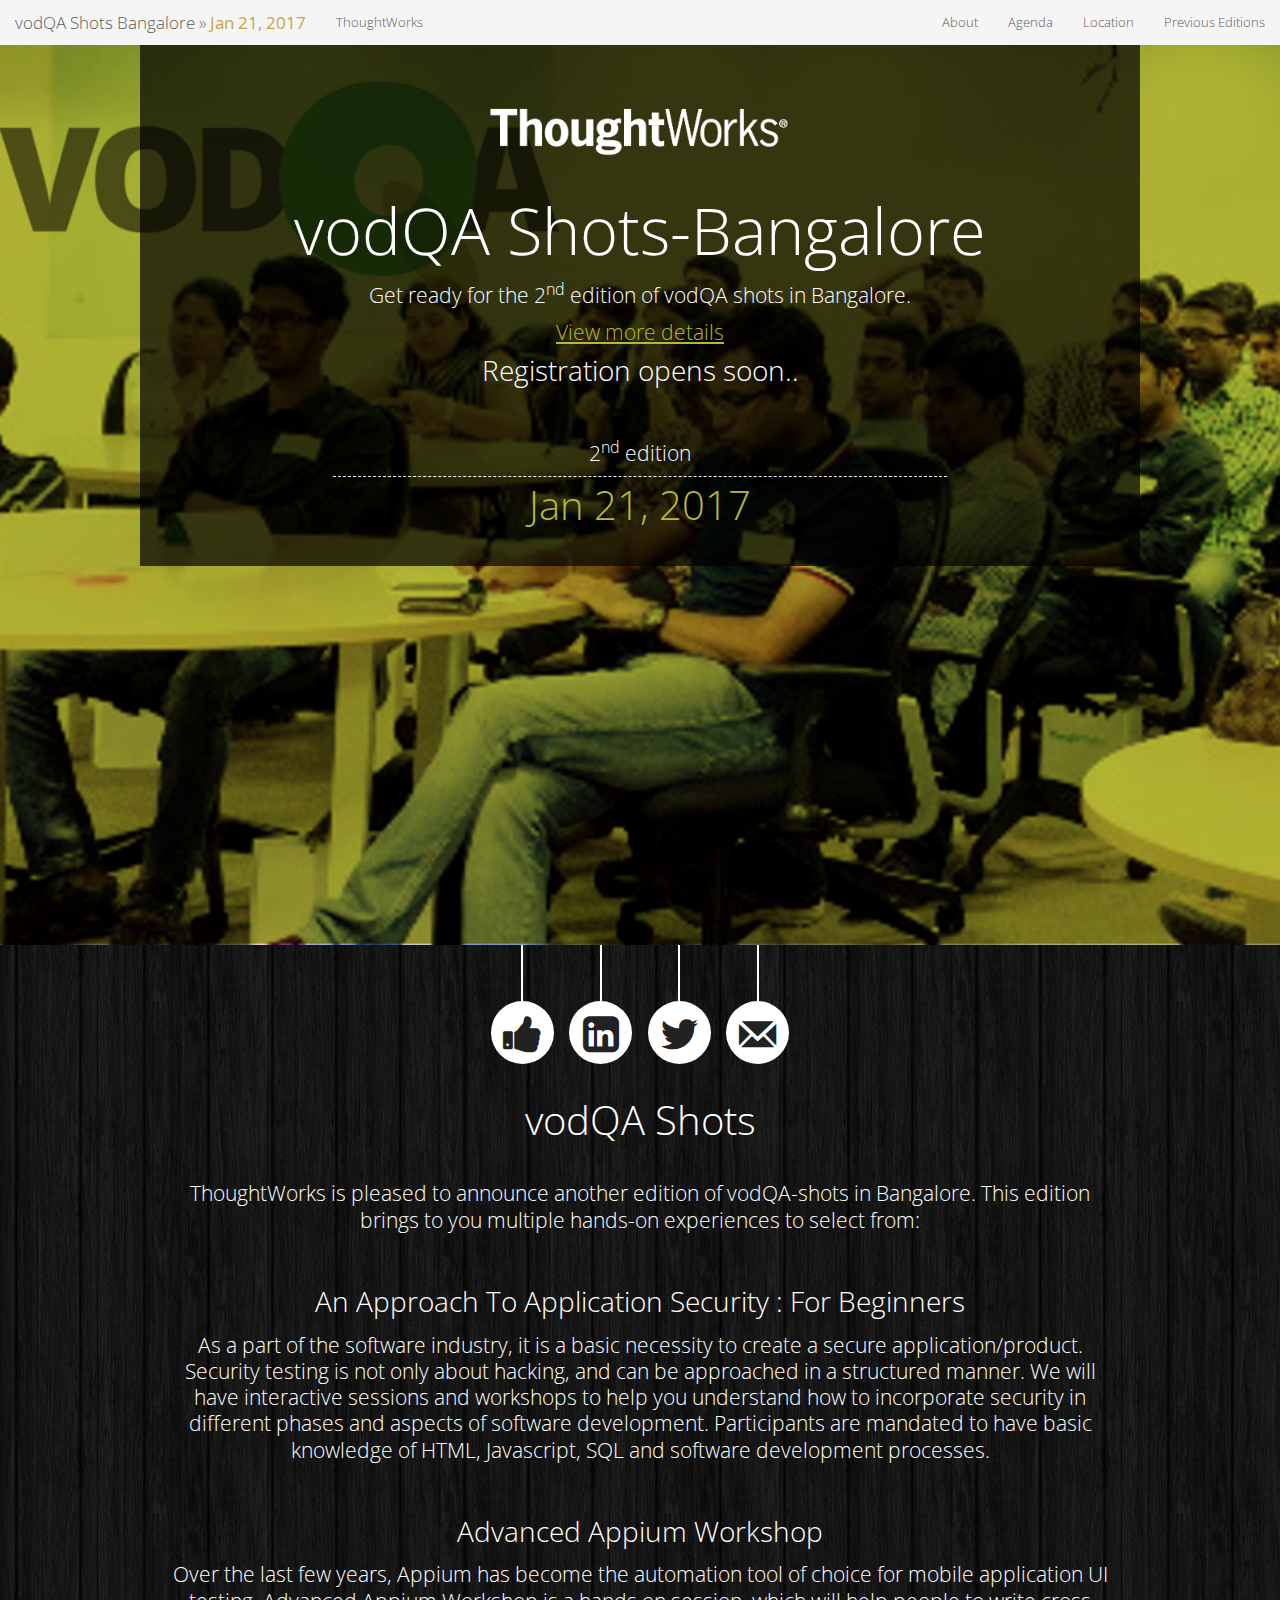
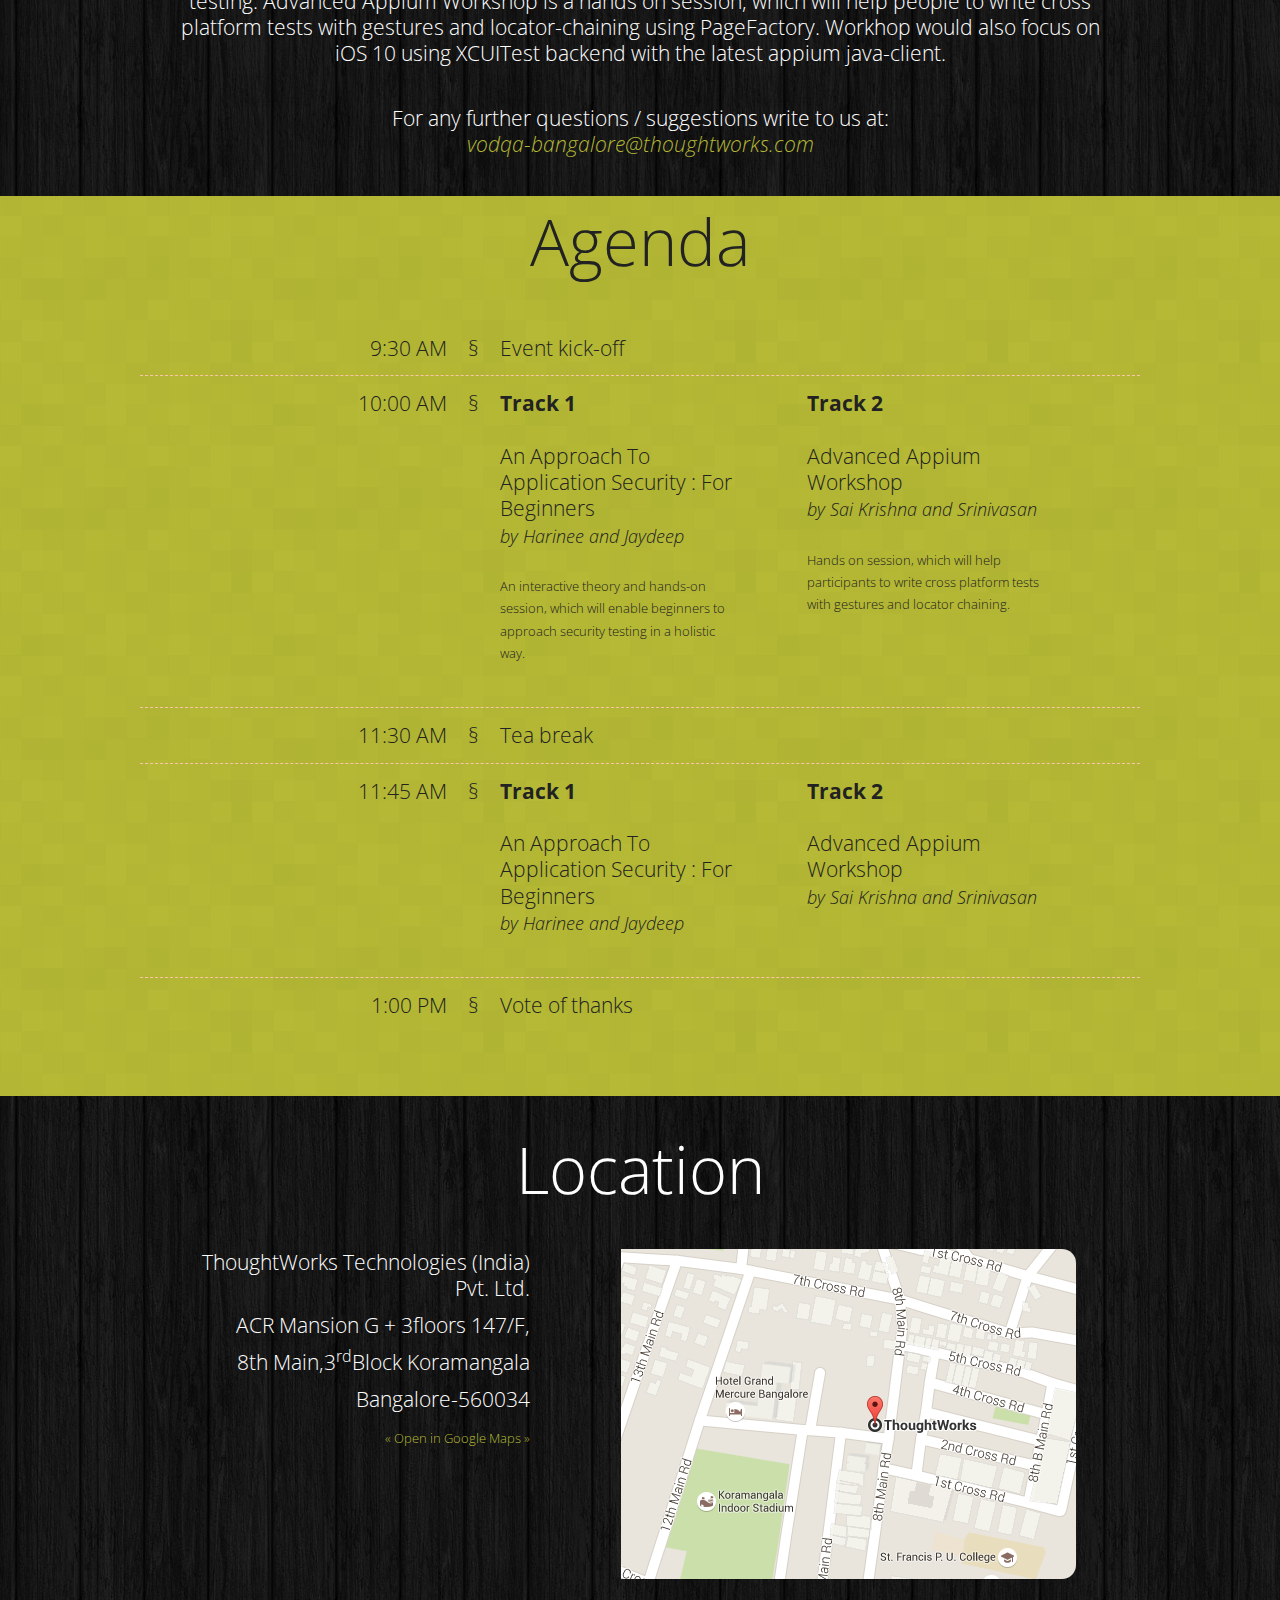
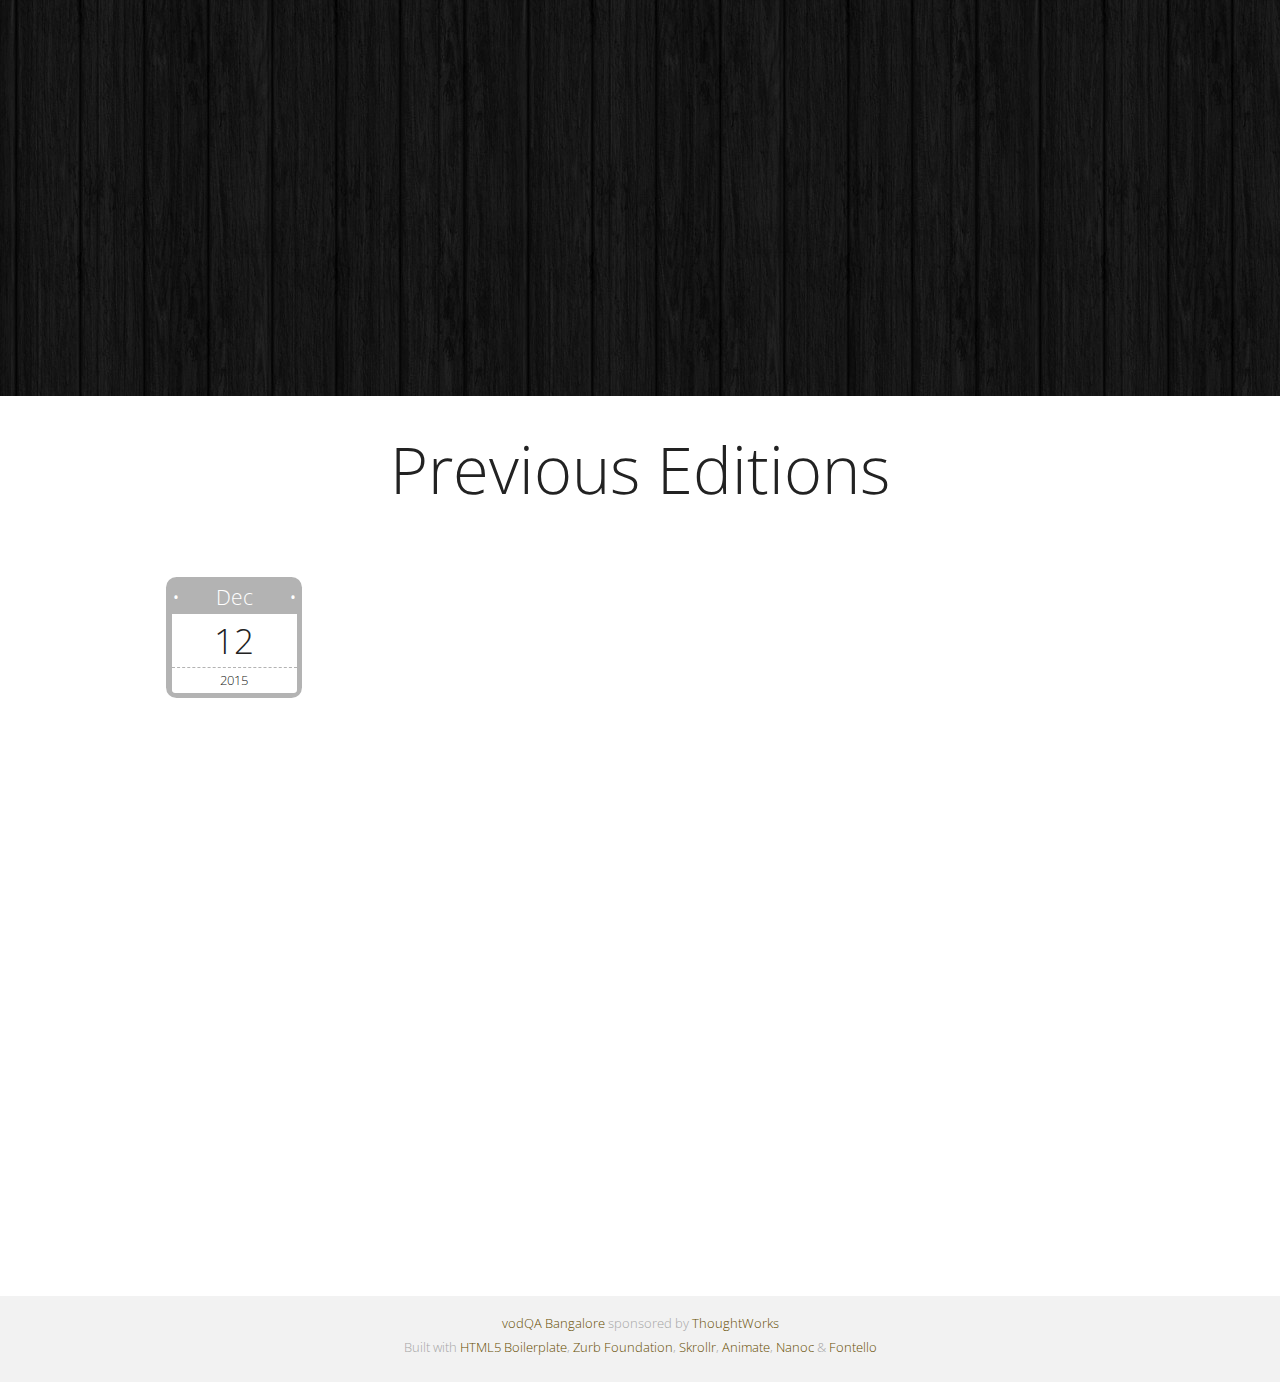
==== commit 439f110f: "Changed appium workshop detail" ====
--- a/index.html
+++ b/index.html
@@ -82,7 +82,7 @@
     <div class="row">
         <div class="large-12 columns" data-anchor-target="#_about">
                   <h4>vodQA Shots</h4> <br><p id="_about" data--100-bottom-top="transform:perspective(400px) rotateX(90deg) scale(.5);transform-origin:50% 0" data--100-bottom="transform:perspective(400px) rotateX(0deg) scale(1)">ThoughtWorks is pleased to announce another edition of vodQA-shots in Bangalore. This edition brings to you multiple hands-on experiences to select from:</p><br><p id="_about" data--100-bottom-top="transform:perspective(400px) rotateX(90deg) scale(.5);transform-origin:50% 0" data--100-bottom="transform:perspective(400px) rotateX(0deg) scale(1)"><h6>An Approach To Application Security : For Beginners</h6></p><p id="_about" data--100-bottom-top="transform:perspective(400px) rotateX(90deg) scale(.5);transform-origin:50% 0" data--100-bottom="transform:perspective(400px) rotateX(0deg) scale(1)">As a part of the software industry, it is a basic necessity to create a secure application/product. Security testing is not only about hacking, and can be approached in a structured manner. We will have interactive sessions and workshops to help you understand how to incorporate security in different phases and aspects of software development.
-            Participants are mandated to have basic knowledge of HTML, Javascript, SQL and software development processes.</p><br><p id="_about" data--100-bottom-top="transform:perspective(400px) rotateX(90deg) scale(.5);transform-origin:50% 0" data--100-bottom="transform:perspective(400px) rotateX(0deg) scale(1)"><h6>Advanced Appium Workshop</h6></p><p id="_about" data--100-bottom-top="transform:perspective(400px) rotateX(90deg) scale(.5);transform-origin:50% 0" data--100-bottom="transform:perspective(400px) rotateX(0deg) scale(1)">Over the last few years, Appium has become the choice automation tool for mobile application UI testing.Most people are familiar with the basics of Appium,but did you know that appium supports lot of mobile gestures, run same tests across android, iOS and Web, run tests in parallel across iOS and Android devices.</p><br><p id="_about" data--100-bottom-top="transform:perspective(400px) rotateX(90deg) scale(.5);transform-origin:50% 0" data--100-bottom="transform:perspective(400px) rotateX(0deg) scale(1)">For any further questions / suggestions write to us at:<br><a href="mailto:vodqa-bangalore@thoughtworks.com" class="link"><em>vodqa-bangalore@thoughtworks.com</em></a></p>
+            Participants are mandated to have basic knowledge of HTML, Javascript, SQL and software development processes.</p><br><p id="_about" data--100-bottom-top="transform:perspective(400px) rotateX(90deg) scale(.5);transform-origin:50% 0" data--100-bottom="transform:perspective(400px) rotateX(0deg) scale(1)"><h6>Advanced Appium Workshop</h6></p><p id="_about" data--100-bottom-top="transform:perspective(400px) rotateX(90deg) scale(.5);transform-origin:50% 0" data--100-bottom="transform:perspective(400px) rotateX(0deg) scale(1)">Over the last few years, Appium has become the automation tool of choice for mobile application UI testing. Advanced Appium Workshop is a hands on session, which will help people to write cross platform tests with gestures and locator-chaining using PageFactory. Workhop would also focus on iOS 10 using XCUITest backend with the latest appium java-client.</p><br><p id="_about" data--100-bottom-top="transform:perspective(400px) rotateX(90deg) scale(.5);transform-origin:50% 0" data--100-bottom="transform:perspective(400px) rotateX(0deg) scale(1)">For any further questions / suggestions write to us at:<br><a href="mailto:vodqa-bangalore@thoughtworks.com" class="link"><em>vodqa-bangalore@thoughtworks.com</em></a></p>
         </div>
     </div>
 </section>
@@ -133,7 +133,7 @@
                 <span class="sub-summary">
                 <p><b>Track 2</b><br><br>Advanced Appium Workshop<br><i><font size="4">by Sai Krishna and Srinivasan</i></font></p><br>
                 
-                    <p><small>Hands on session, which will help people to write cross platform tests with gestures and locator chaining.</small></p>
+                    <p><small>Hands on session, which will help participants to write cross platform tests with gestures and locator chaining.</small></p>
                 
                 </span>
             </div>
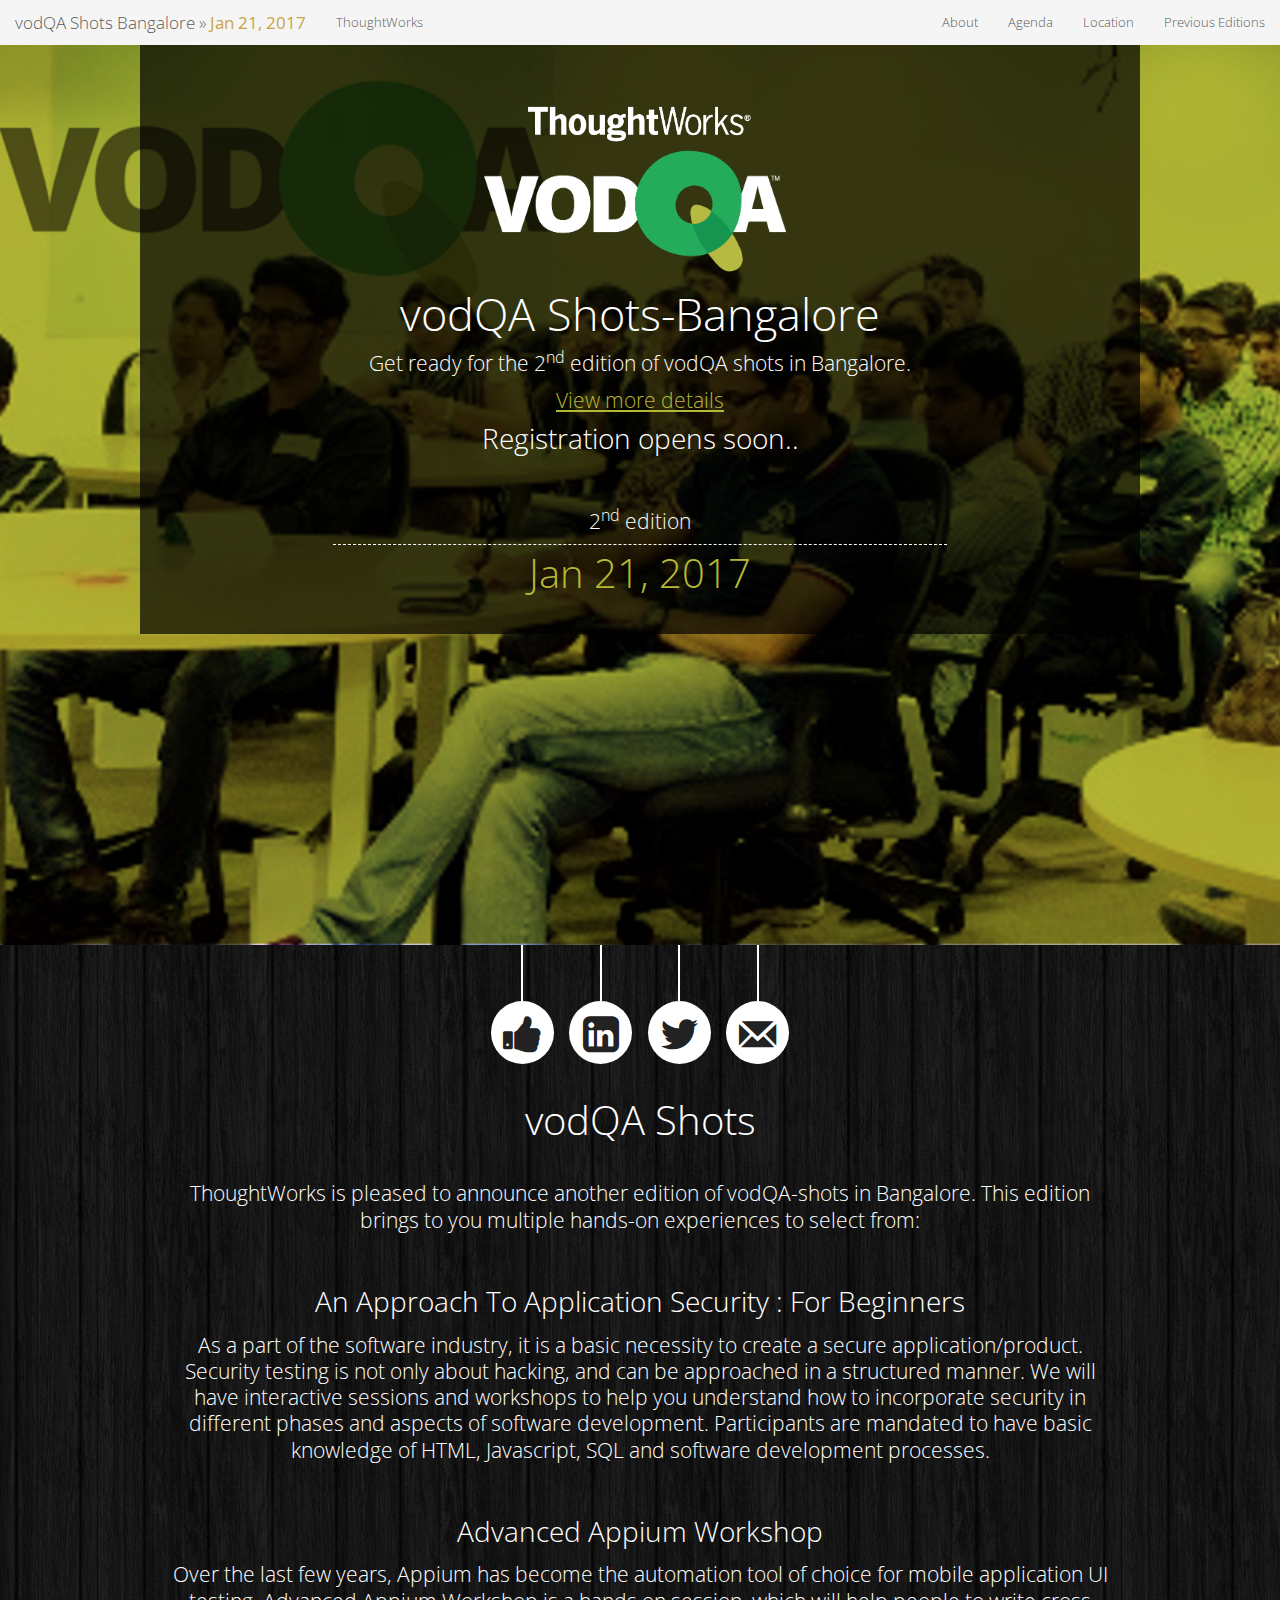
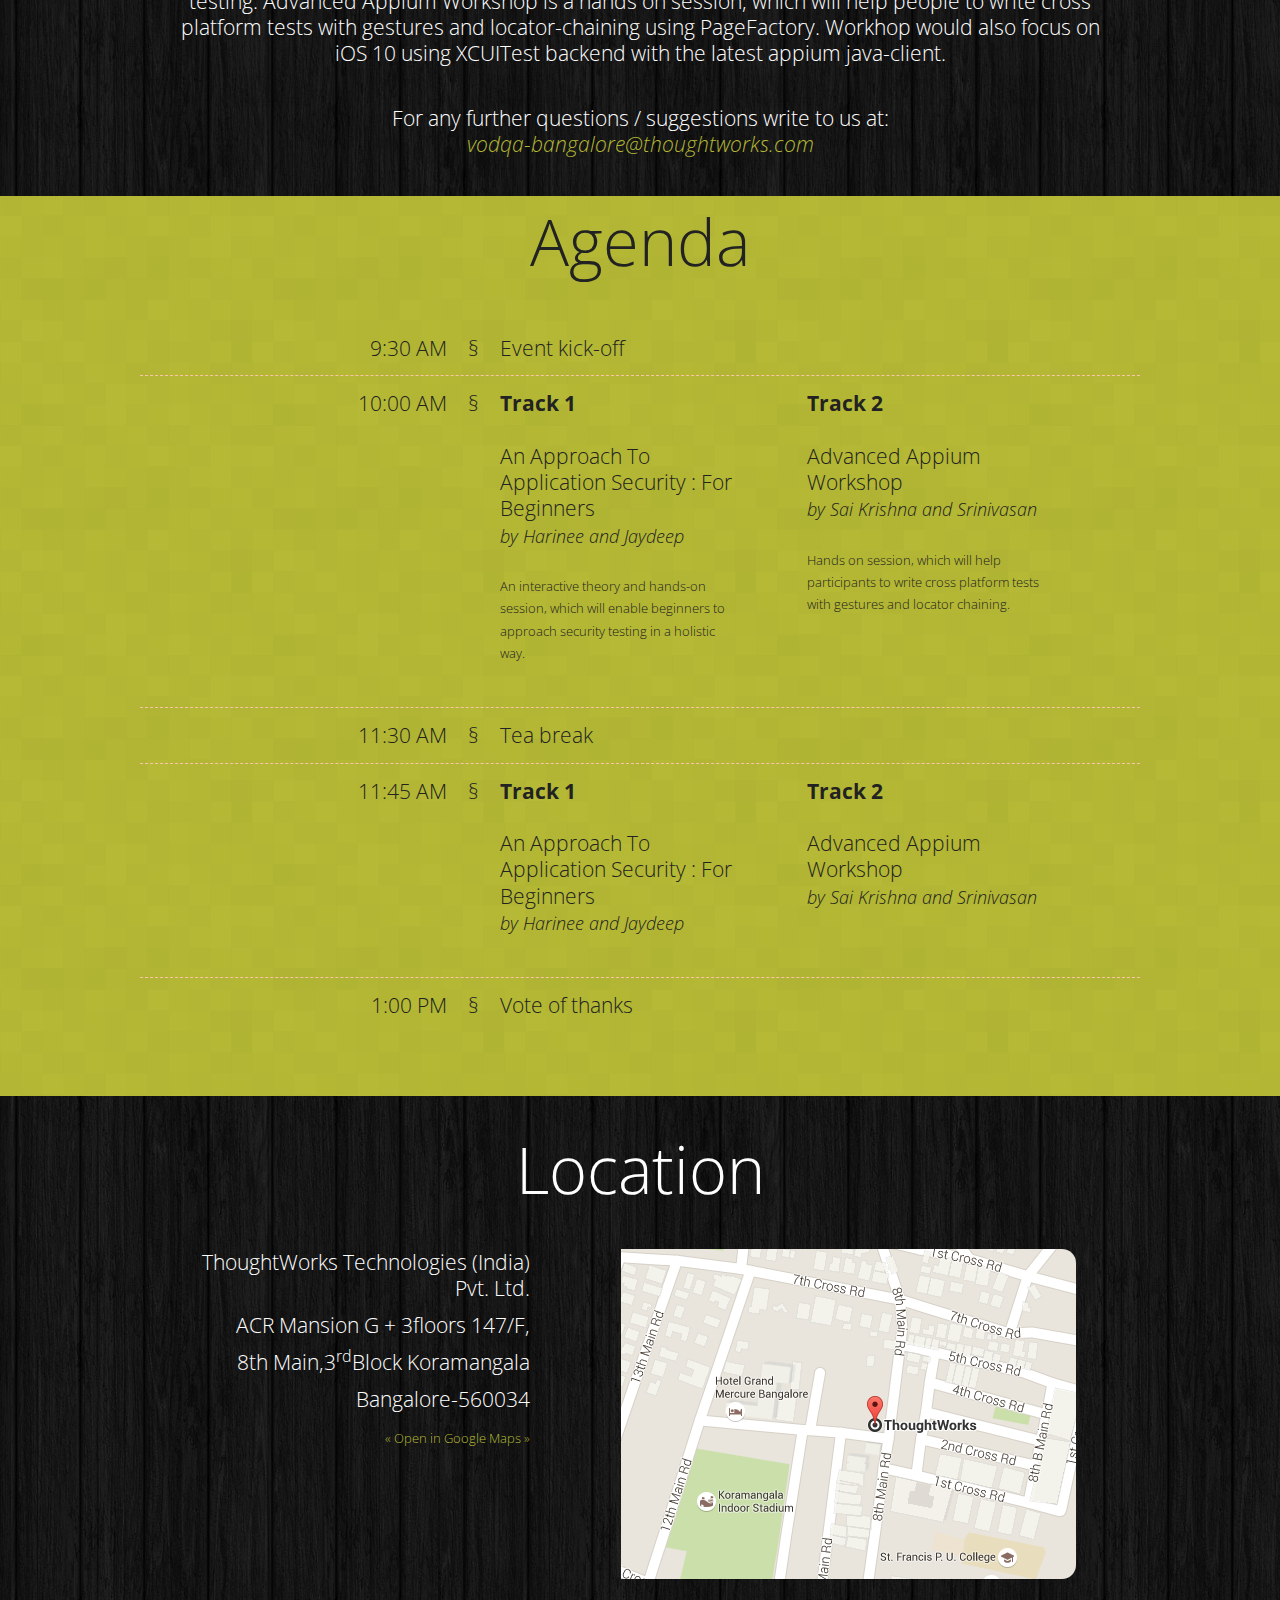
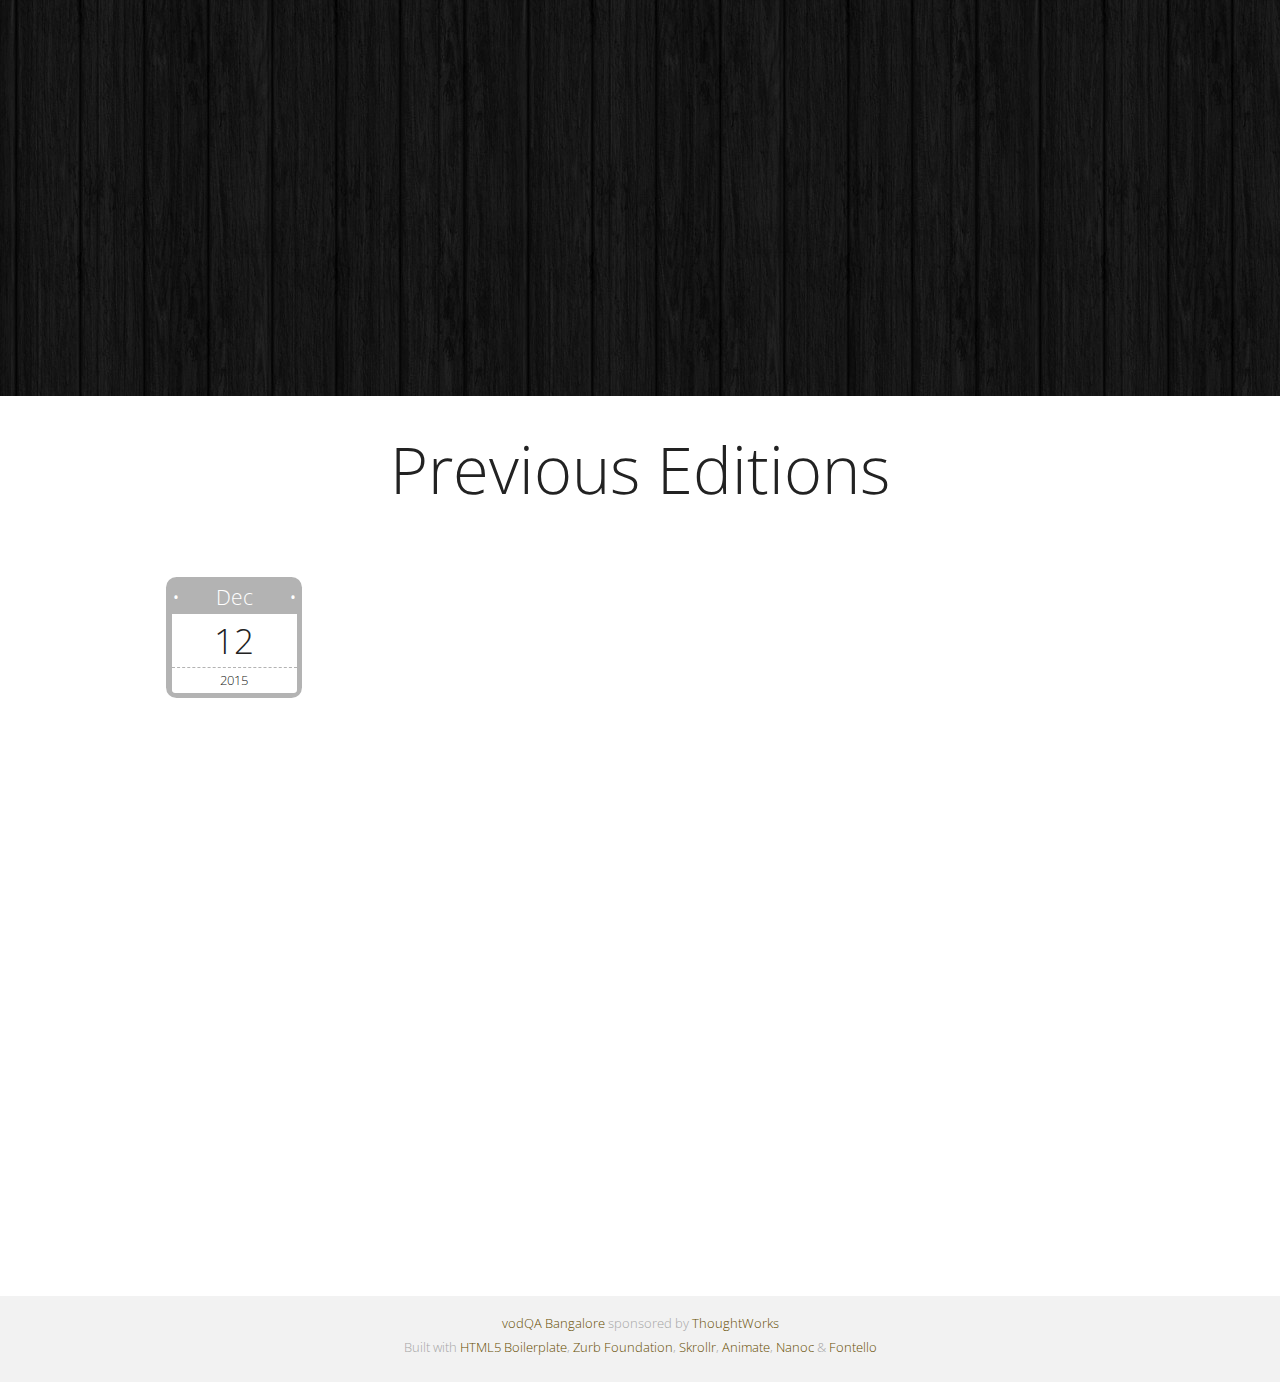
==== commit 16cf07fd: "Adding vodQA logo" ====
--- a/index.html
+++ b/index.html
@@ -36,15 +36,16 @@
             <br class="large-12 columns">
                 <a href="http://www.thoughtworks.com" target="_blank"
                    onclick="ga('send', 'event', 'tw', 'tw')">
-                    <img src="./img/tw-logo-white.png" alt="ThoughtWorks" align="center" />
+                    <img src="./img/tw-logo-white.png" alt="ThoughtWorks" style="height: 1.5em; display: block;align="center"/>
+                    
+                    <img src="./img/Vodqa-white.png" alt="ThoughtWorks" align="center" style="height: 5.0em; display: block;" />                   
                 </a>
-                <br><br><h2 style="color:white;">vodQA Shots-Bangalore</h2>
+                <h2 style="color:white; font-size: 1.6em;">vodQA Shots-Bangalore</h2>
                 <p style="color:white;">Get ready for the 2<sup>nd</sup> edition of vodQA shots in Bangalore. </p>
                 <a href="#about" rel="nofollow"
                    onclick="ga('send','event','about','about')">
                     <p  style="color:#b5b935;"><u>View more details</u></p>
                 </a>
-
                 <h7 style="color:white">Registration opens soon..</h7>
             </div>
         </div>
@@ -55,16 +56,16 @@
                 <h4>Jan 21, 2017</h4>
             </div>
         </div>
-        <!--<div class="row actions">-->
-            <!--<div class="large-5 columns participate">-->
-
-                    <!--<a href="#agenda"  rel="nofollow"-->
-                           <!--onclick="ga('send', 'event', 'agenda', 'agenda')">-->
-                        <!--<h4>Agenda</h4>-->
-                    <!--</a>-->
-
-            <!--</div>-->
-         <!--</div>-->
+       <!-- <div class="row actions">
+            <div class="large-5 columns participate">
+
+                    <a href="#agenda"  rel="nofollow">
+                           <onclick="ga('send', 'event', 'agenda', 'agenda')">
+                        <h4>Agenda</h4>
+                    </a>-->
+
+            <!--/div-->
+                   <!--/div-->
     </section>
 
 <section id="about" class="feature">
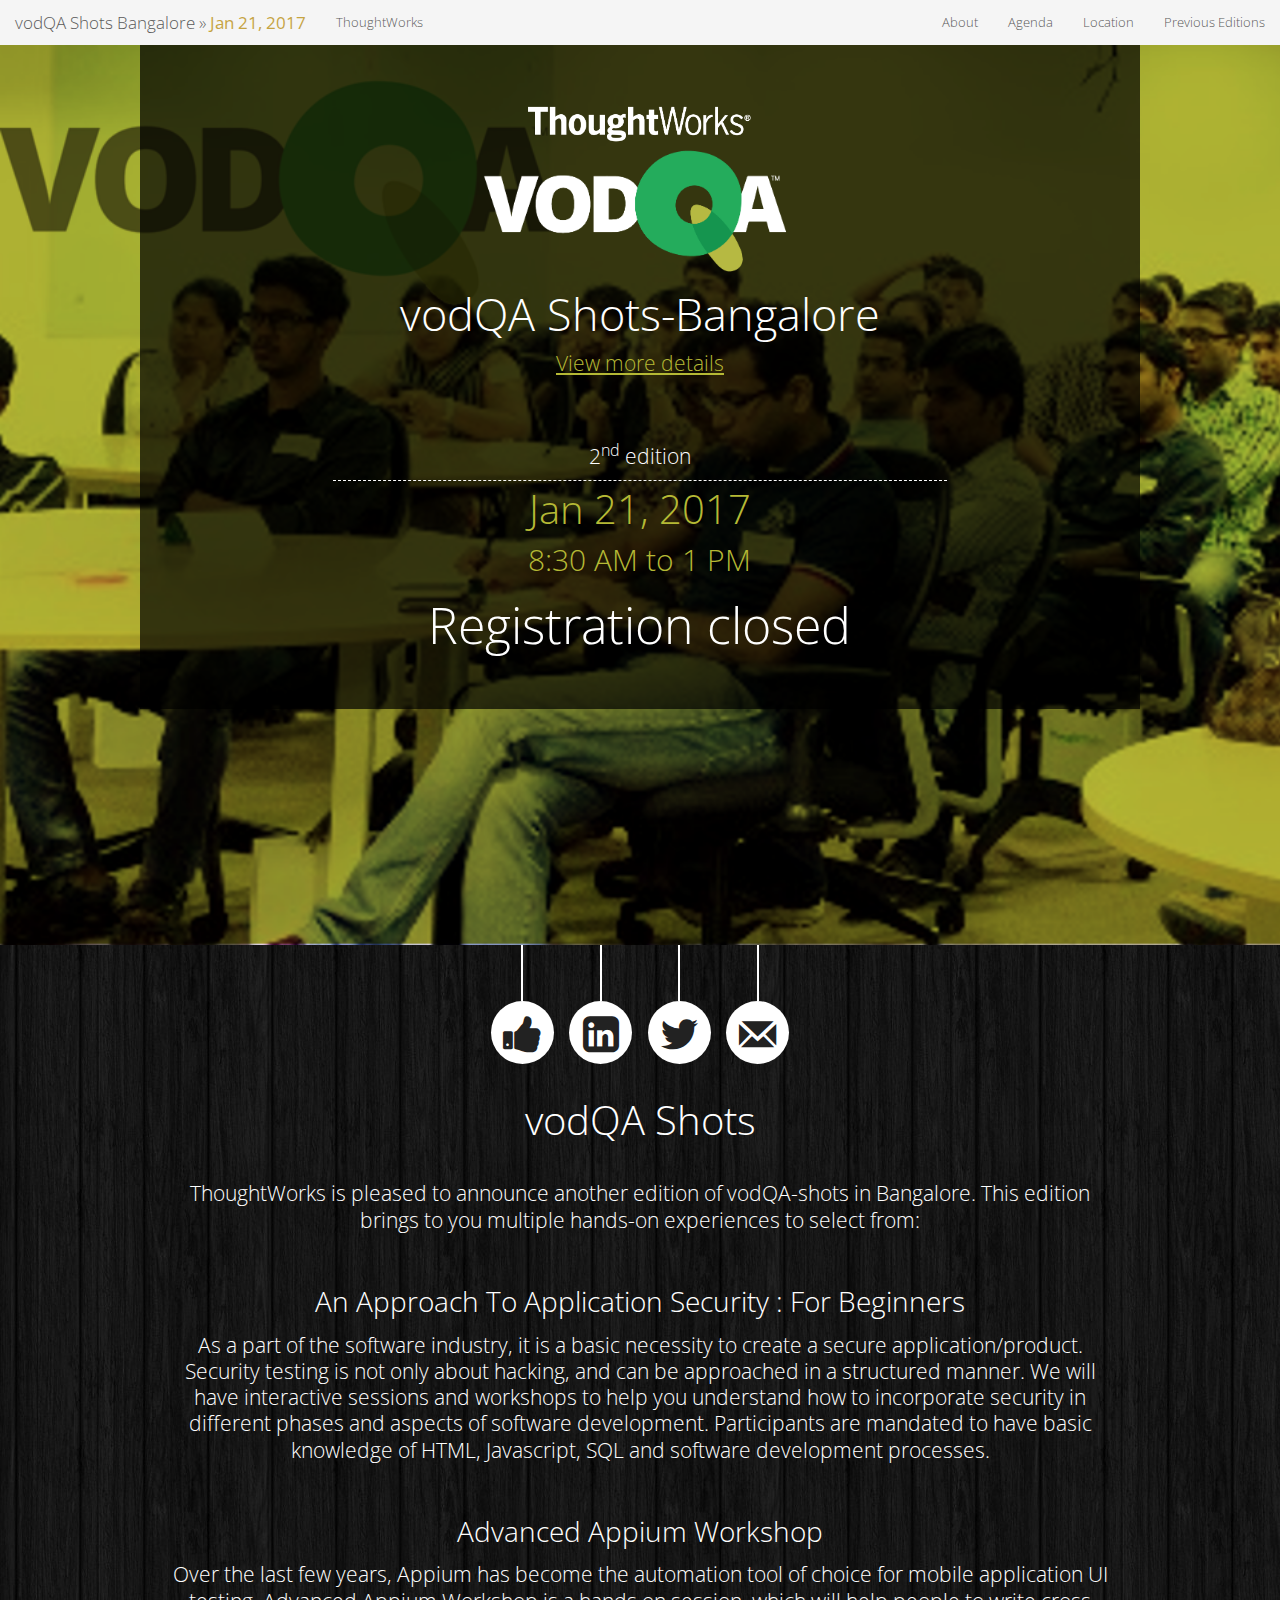
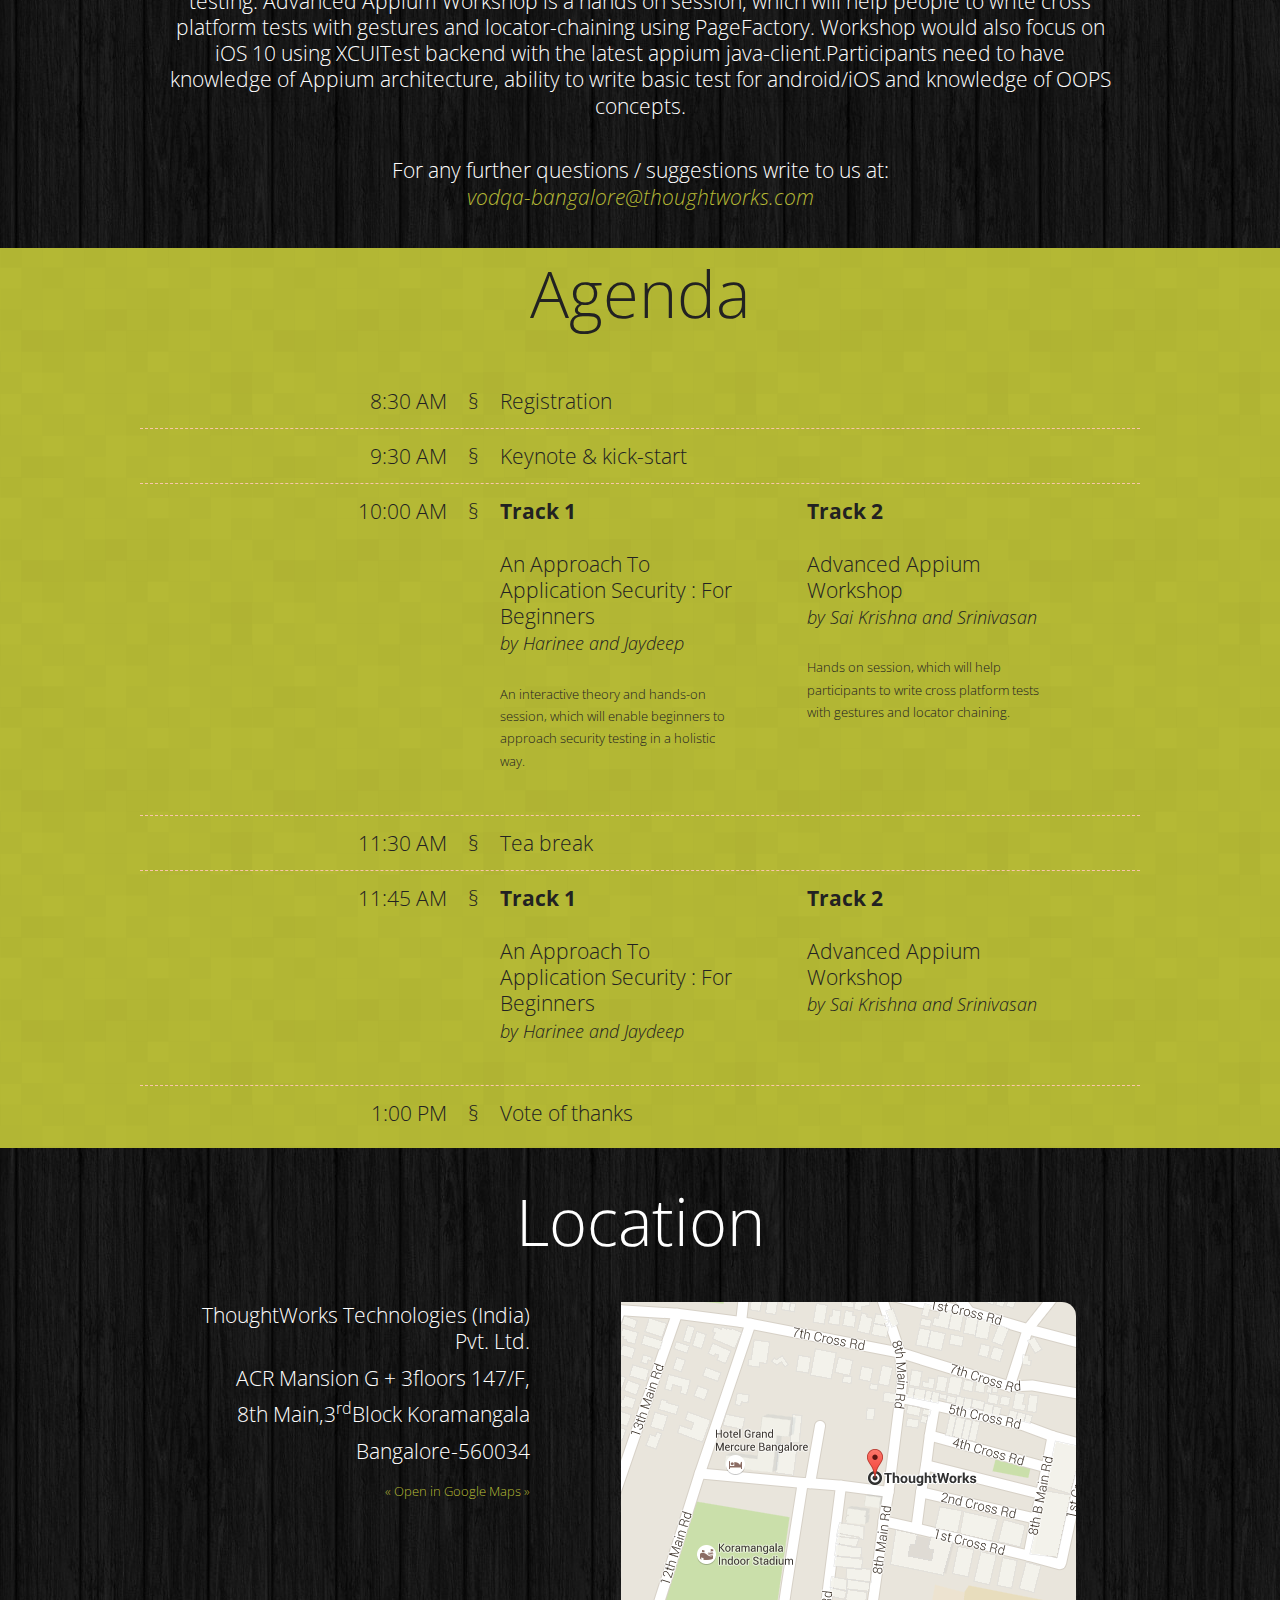
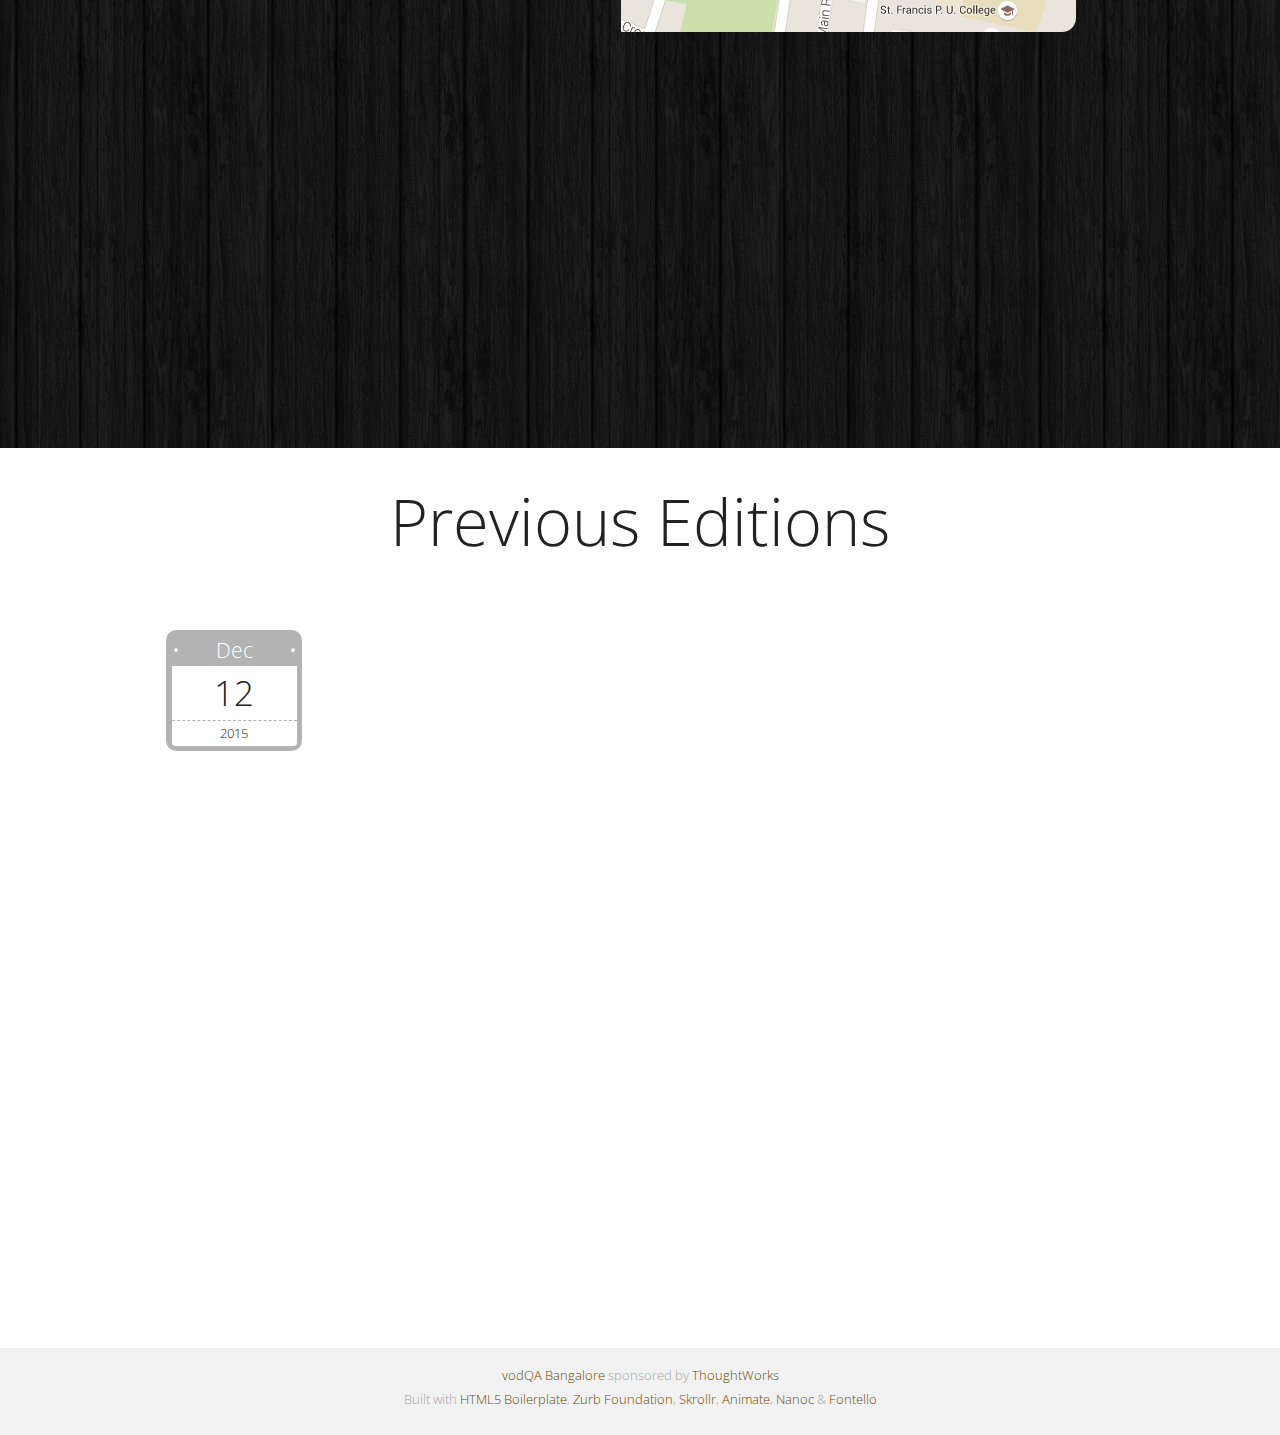
==== commit 6bec5bd1: "Change in agenda" ====
--- a/index.html
+++ b/index.html
@@ -8,7 +8,7 @@
     <meta charset="utf-8" />
     <meta http-equiv="X-UA-Compatible" content="IE=edge" />
     <meta property="og:image" content="http://thoughtworks-bangalore.github.io/vodQA-Shots/img/vodqa-banner.png"/>
-    <title>vodQA Bangalore - Jan 2017</title>
+    <title>vodQA shots Bangalore - Jan 2017</title>
     <meta name="description" content="" />
     <meta name="viewport" content="width=device-width, initial-scale=1" />
     <link rel="shortcut icon" type="image/x-icon" href="./favicon.ico" />
@@ -36,36 +36,38 @@
             <br class="large-12 columns">
                 <a href="http://www.thoughtworks.com" target="_blank"
                    onclick="ga('send', 'event', 'tw', 'tw')">
-                    <img src="./img/tw-logo-white.png" alt="ThoughtWorks" style="height: 1.5em; display: block;align="center"/>
-                    
-                    <img src="./img/Vodqa-white.png" alt="ThoughtWorks" align="center" style="height: 5.0em; display: block;" />                   
+                    <img src="./img/tw-logo-white.png" alt="ThoughtWorks" style="height: 1.5em; display: block;align="center"/>                   
                 </a>
+                <img src="./img/Vodqa-white.png" alt="ThoughtWorks" align="center" style="height: 5.0em; display: block;" />                   
                 <h2 style="color:white; font-size: 1.6em;">vodQA Shots-Bangalore</h2>
-                <p style="color:white;">Get ready for the 2<sup>nd</sup> edition of vodQA shots in Bangalore. </p>
                 <a href="#about" rel="nofollow"
                    onclick="ga('send','event','about','about')">
                     <p  style="color:#b5b935;"><u>View more details</u></p>
                 </a>
-                <h7 style="color:white">Registration opens soon..</h7>
+              <!--<h7 style="color:white">Registration opens soon..</h7>-->
             </div>
         </div>
 
         <div class="row countdown">
             <div class="small-8 small-offset-2 large-8 large-offset-2 columns date">
                 <p style="color:white;">2<sup>nd</sup> edition</p>
-                <h4>Jan 21, 2017</h4>
-            </div>
-        </div>
-       <!-- <div class="row actions">
-            <div class="large-5 columns participate">
-
-                    <a href="#agenda"  rel="nofollow">
-                           <onclick="ga('send', 'event', 'agenda', 'agenda')">
-                        <h4>Agenda</h4>
-                    </a>-->
-
-            <!--/div-->
-                   <!--/div-->
+                <h4 sty>Jan 21, 2017</h4>
+                <p style="color:white; color:#b5b935; font-size:30px">8:30 AM to 1 PM</p>
+
+                <p style="color:white;font-size:50px">Registration closed</p>
+
+            </div>
+        </div>
+
+       <!--<div class="row actions">-->
+            <!--<div class="large-5 columns participate">-->
+
+                    <!--<a href="#participate"  rel="nofollow">-->
+                           <!--<onclick="ga('send', 'event', 'participate', 'participate')">-->
+                        <!--<h4>Participate</h4>-->
+                    <!--</a>-->
+            <!--</div>-->
+        <!--</div>-->
     </section>
 
 <section id="about" class="feature">
@@ -74,7 +76,7 @@
         <div class="large-12 social">
             <a rel="nofollow" href="https://www.facebook.com/groups/vodqa" target="_blank"><i class="icon-facebook-2" title="FaceBook discussion group" onclick="ga('send', 'event', 'social', 'facebook')"></i></a>
             <a rel="nofollow" href="https://www.linkedin.com/groups/4281359" target="_blank"><i class="icon-linkedin-2" title="LinkedIn group" onclick="ga('send', 'event', 'social', 'LinkedIn')"></i></a>
-            <a rel="nofollow" href="https://twitter.com/intent/tweet?url=thoughtworks-bangalore.github.io/vodqashots&text=I+am+attending+workshops+at+&hashtags=vodqa" target="_blank" title="Tweet hashtag #vodqa" onclick="ga('send', 'event', 'social', 'twitter')"><i class="icon-twitter-2"></i></a>
+            <a rel="nofollow" href="https://twitter.com/intent/tweet?url=http://thoughtworks-bangalore.github.io/vodQA-Shots/&text=I+am+attending+workshops+at+&hashtags=vodqa" target="_blank" title="Tweet hashtag #vodqa" onclick="ga('send', 'event', 'social', 'twitter')"><i class="icon-twitter-2"></i></a>
             <a rel="nofollow" href="mailto:vodqa-bangalore@thoughtworks.com" title="Email us" onclick="ga('send', 'event', 'social', 'email')"><i class="icon-mail"></i></a>
             <!-- NOTE: Last video link is line-wrapping in small screens like iOS a rel="nofollow" href="#" title="Videos (coming soon)"><i class="icon-youtube"></i></a -->
         </div>
@@ -83,7 +85,7 @@
     <div class="row">
         <div class="large-12 columns" data-anchor-target="#_about">
                   <h4>vodQA Shots</h4> <br><p id="_about" data--100-bottom-top="transform:perspective(400px) rotateX(90deg) scale(.5);transform-origin:50% 0" data--100-bottom="transform:perspective(400px) rotateX(0deg) scale(1)">ThoughtWorks is pleased to announce another edition of vodQA-shots in Bangalore. This edition brings to you multiple hands-on experiences to select from:</p><br><p id="_about" data--100-bottom-top="transform:perspective(400px) rotateX(90deg) scale(.5);transform-origin:50% 0" data--100-bottom="transform:perspective(400px) rotateX(0deg) scale(1)"><h6>An Approach To Application Security : For Beginners</h6></p><p id="_about" data--100-bottom-top="transform:perspective(400px) rotateX(90deg) scale(.5);transform-origin:50% 0" data--100-bottom="transform:perspective(400px) rotateX(0deg) scale(1)">As a part of the software industry, it is a basic necessity to create a secure application/product. Security testing is not only about hacking, and can be approached in a structured manner. We will have interactive sessions and workshops to help you understand how to incorporate security in different phases and aspects of software development.
-            Participants are mandated to have basic knowledge of HTML, Javascript, SQL and software development processes.</p><br><p id="_about" data--100-bottom-top="transform:perspective(400px) rotateX(90deg) scale(.5);transform-origin:50% 0" data--100-bottom="transform:perspective(400px) rotateX(0deg) scale(1)"><h6>Advanced Appium Workshop</h6></p><p id="_about" data--100-bottom-top="transform:perspective(400px) rotateX(90deg) scale(.5);transform-origin:50% 0" data--100-bottom="transform:perspective(400px) rotateX(0deg) scale(1)">Over the last few years, Appium has become the automation tool of choice for mobile application UI testing. Advanced Appium Workshop is a hands on session, which will help people to write cross platform tests with gestures and locator-chaining using PageFactory. Workhop would also focus on iOS 10 using XCUITest backend with the latest appium java-client.</p><br><p id="_about" data--100-bottom-top="transform:perspective(400px) rotateX(90deg) scale(.5);transform-origin:50% 0" data--100-bottom="transform:perspective(400px) rotateX(0deg) scale(1)">For any further questions / suggestions write to us at:<br><a href="mailto:vodqa-bangalore@thoughtworks.com" class="link"><em>vodqa-bangalore@thoughtworks.com</em></a></p>
+            Participants are mandated to have basic knowledge of HTML, Javascript, SQL and software development processes.</p><br><p id="_about" data--100-bottom-top="transform:perspective(400px) rotateX(90deg) scale(.5);transform-origin:50% 0" data--100-bottom="transform:perspective(400px) rotateX(0deg) scale(1)"><h6>Advanced Appium Workshop</h6></p><p id="_about" data--100-bottom-top="transform:perspective(400px) rotateX(90deg) scale(.5);transform-origin:50% 0" data--100-bottom="transform:perspective(400px) rotateX(0deg) scale(1)">Over the last few years, Appium has become the automation tool of choice for mobile application UI testing. Advanced Appium Workshop is a hands on session, which will help people to write cross platform tests with gestures and locator-chaining using PageFactory. Workshop would also focus on iOS 10 using XCUITest backend with the latest appium java-client.Participants need to have knowledge of  Appium architecture, ability to write basic test for android/iOS and knowledge of OOPS concepts.</p><br><p id="_about" data--100-bottom-top="transform:perspective(400px) rotateX(90deg) scale(.5);transform-origin:50% 0" data--100-bottom="transform:perspective(400px) rotateX(0deg) scale(1)">For any further questions / suggestions write to us at:<br><a href="mailto:vodqa-bangalore@thoughtworks.com" class="link"><em>vodqa-bangalore@thoughtworks.com</em></a></p>
         </div>
     </div>
 </section>
@@ -96,6 +98,21 @@
 
     <div class="timings">
         
+             <div class="row">
+            <div class="large-4 columns time" id="agenda-1"
+                 data-bottom="transform:rotateX(90deg) scale(0);opacity:0"
+                 data--200-bottom="transform:rotateX(0) scale(1);opacity:1">
+                <p>
+                    8:30 AM
+                </p>
+            </div>
+            <div class="large-8 columns summary" data-anchor-target="#agenda-1"
+                 data-bottom="transform:rotateX(90deg) scale(0);opacity:0"
+                 data--200-bottom="transform:rotateX(0) scale(1);opacity:1">
+                <p>Registration</p>
+              
+            </div>
+          </div>
           
             <div class="row">
             <div class="large-4 columns time" id="agenda-1"
@@ -108,7 +125,7 @@
             <div class="large-8 columns summary" data-anchor-target="#agenda-1"
                  data-bottom="transform:rotateX(90deg) scale(0);opacity:0"
                  data--200-bottom="transform:rotateX(0) scale(1);opacity:1">
-                <p>Event kick-off</p>
+                <p>Keynote & kick-start</p>
               
             </div>
           </div>
@@ -198,11 +215,6 @@
                  data-bottom="transform:rotateX(90deg) scale(0);opacity:0"
                  data--200-bottom="transform:rotateX(0) scale(1);opacity:1">
                 <p>Vote of thanks</p>
-                
-                
-                
-                
-                
             </div>
           </div>
         
@@ -211,12 +223,12 @@
     </div>
 </section> 
 
-<!--<section id="participate" class="feature" >-->
-     <!--<center>-->
-        <!--<iframe src="https://docs.google.com/forms/d/e/1FAIpQLSe-WKWZs0nxnviMexEFduzPI9E2kcjDjjhU5WIj1GzhTql7tA/viewform?embedded=true" width="100%" height="2100" frameborder="0" marginheight="0" marginwidth="0">Loading...</iframe>-->
-     <!--</center>-->
-<!--</section>-->
-    
+<!-- <section id="participate" class="feature">
+     <center>
+        <iframe src="" width="100%" height="1690" frameborder="0" marginheight="0" marginwidth="0">Loading...</iframe>
+     </center>
+</section> -->
+
     <header id="header" class="feature">
     <div class="fixed">
         <nav class="top-bar">
@@ -231,15 +243,15 @@
                     </li>
                 </ul>
                 <ul class="right">
-                    <!--<li>-->
-                    <!---->
-                        <!--<a href="#participate"  rel="nofollow"-->
-                           <!--onclick="ga('send', 'event', 'participate', 'participate')">-->
-                            <!--Participant Registration-->
-                        <!--</a>-->
-                    <!---->
-                    <!--</li>-->
-                                        
+                   <!--  <li>
+
+                        <a href="#participate"  rel="nofollow"
+                           onclick="ga('send', 'event', 'participate', 'participate')">
+                            Participant Registration
+                        </a>
+
+                    </li>
+ -->
                       <li><a href="#about">About</a></li>
 
                      <!--  <li><a href='http://www.slideshare.net/ThoughtWorks/mobile-automation-using-appium-vodqa-bangalore-2015'>View Presentation </a></li> -->
